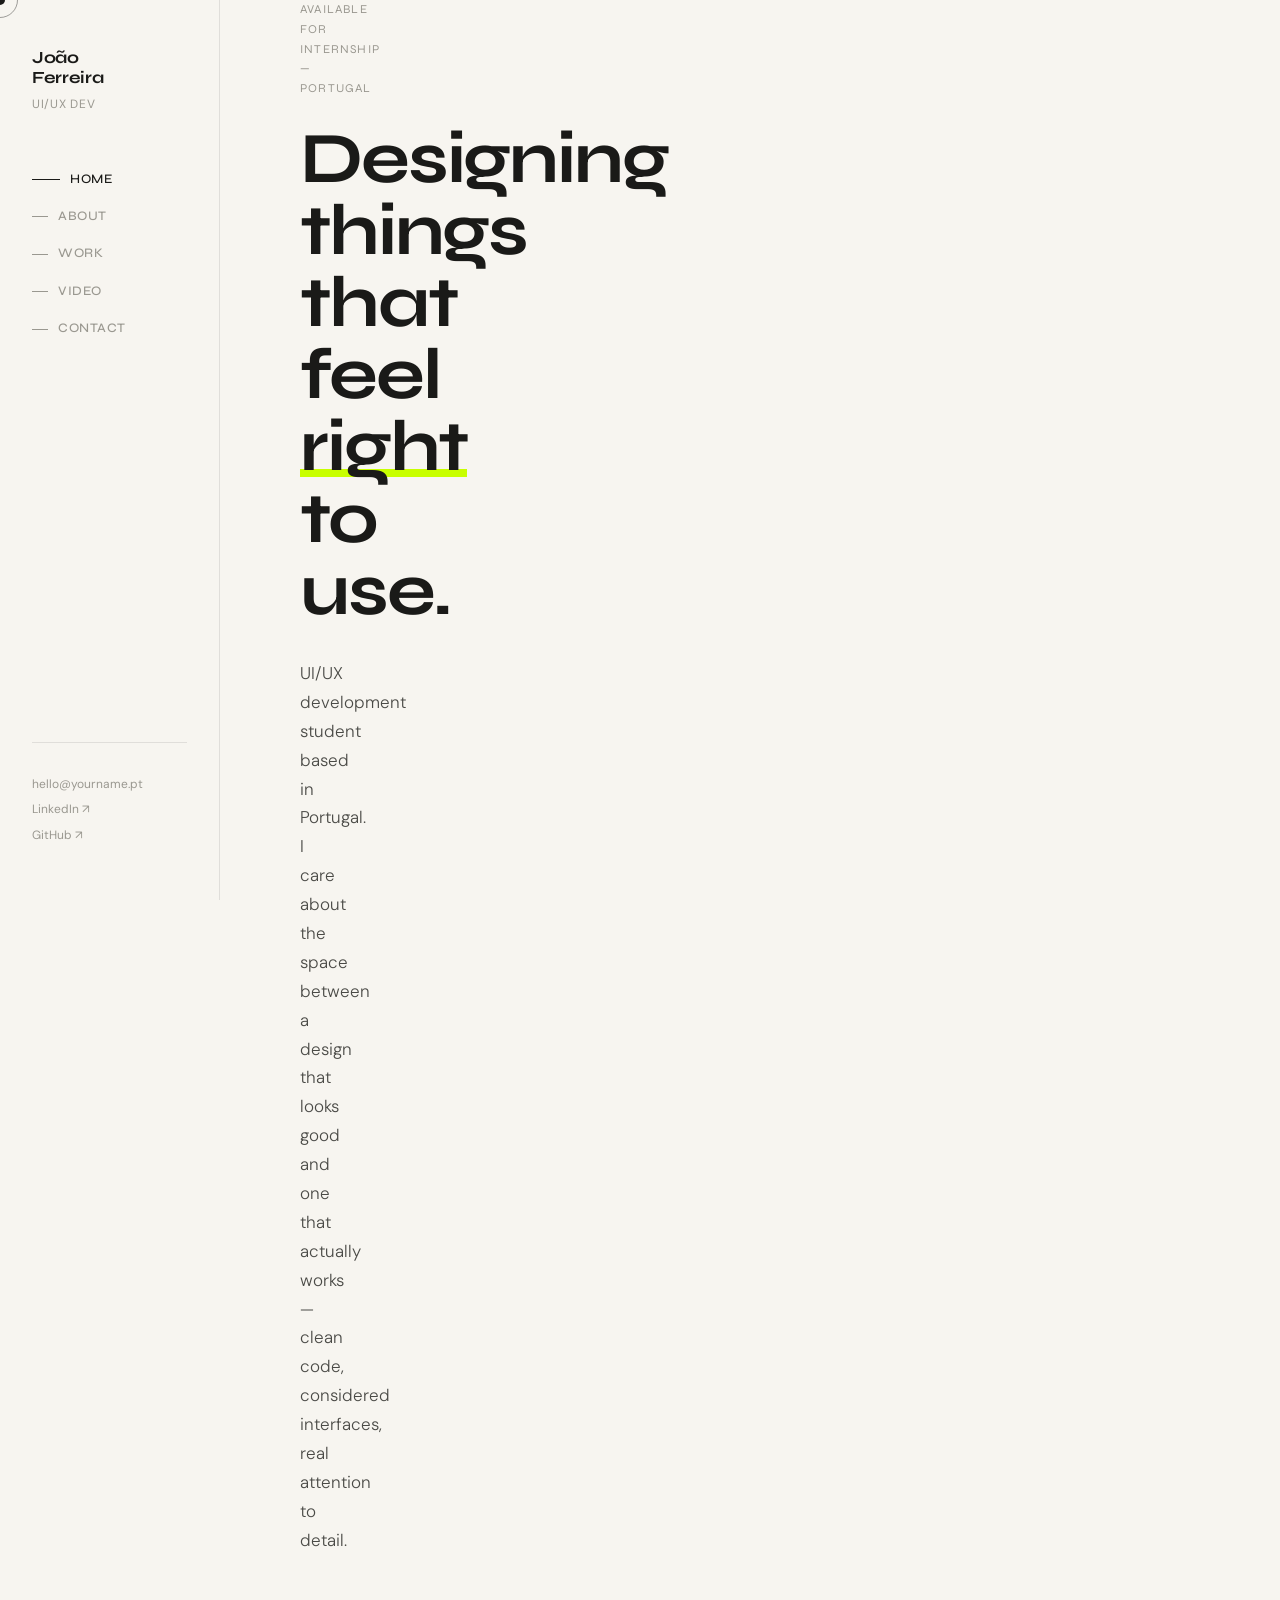
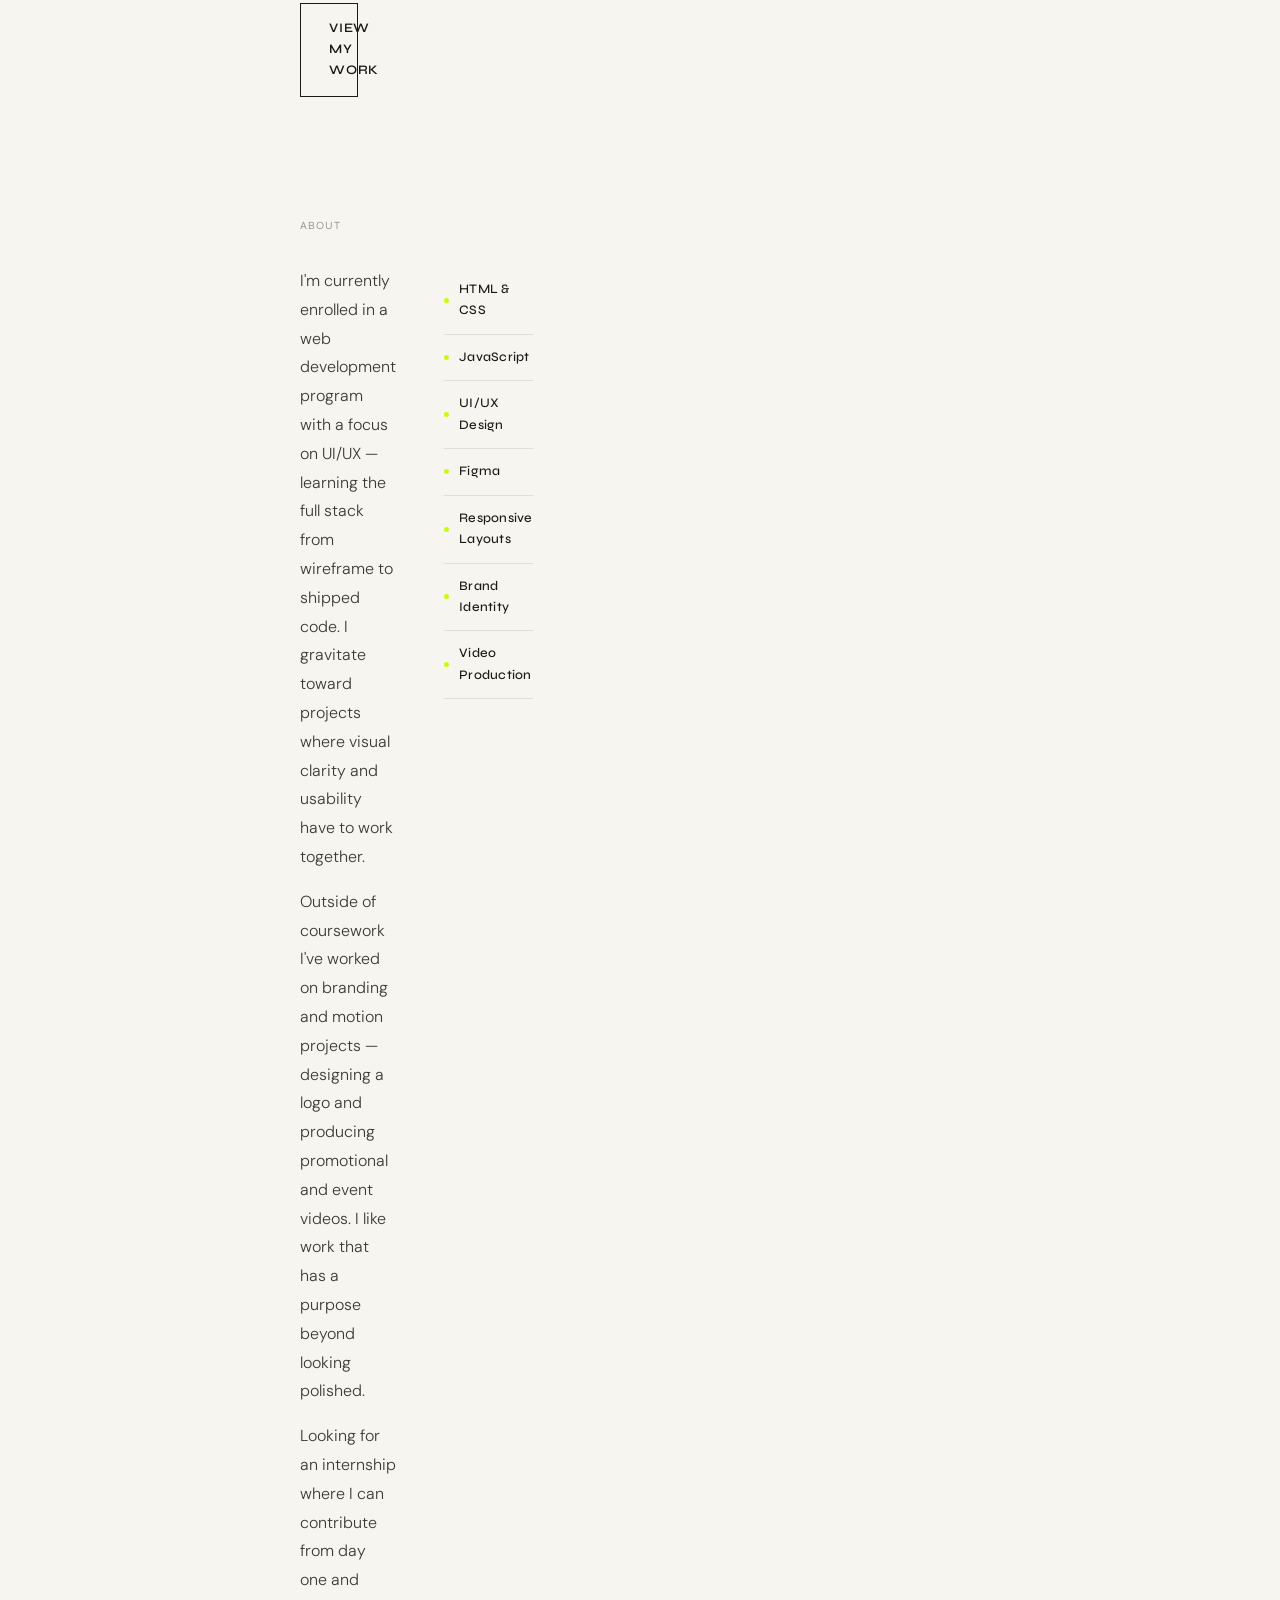
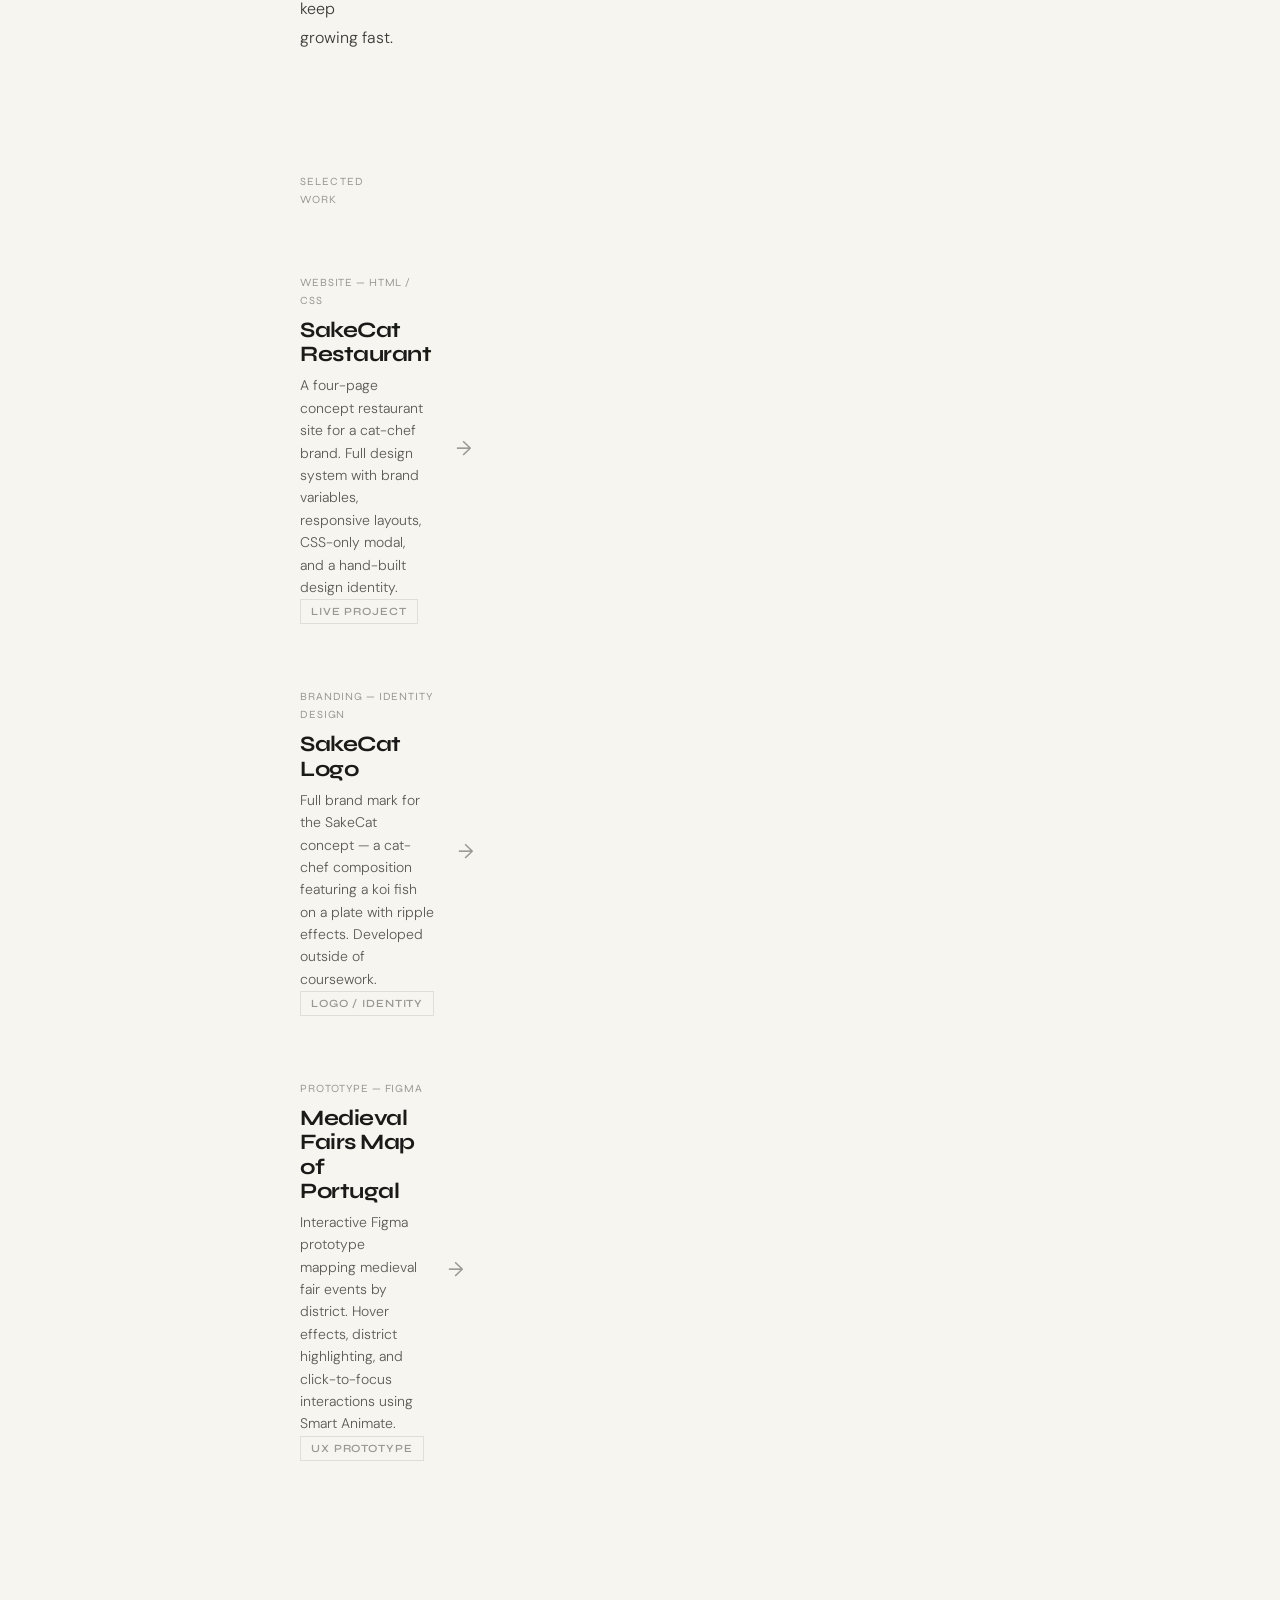
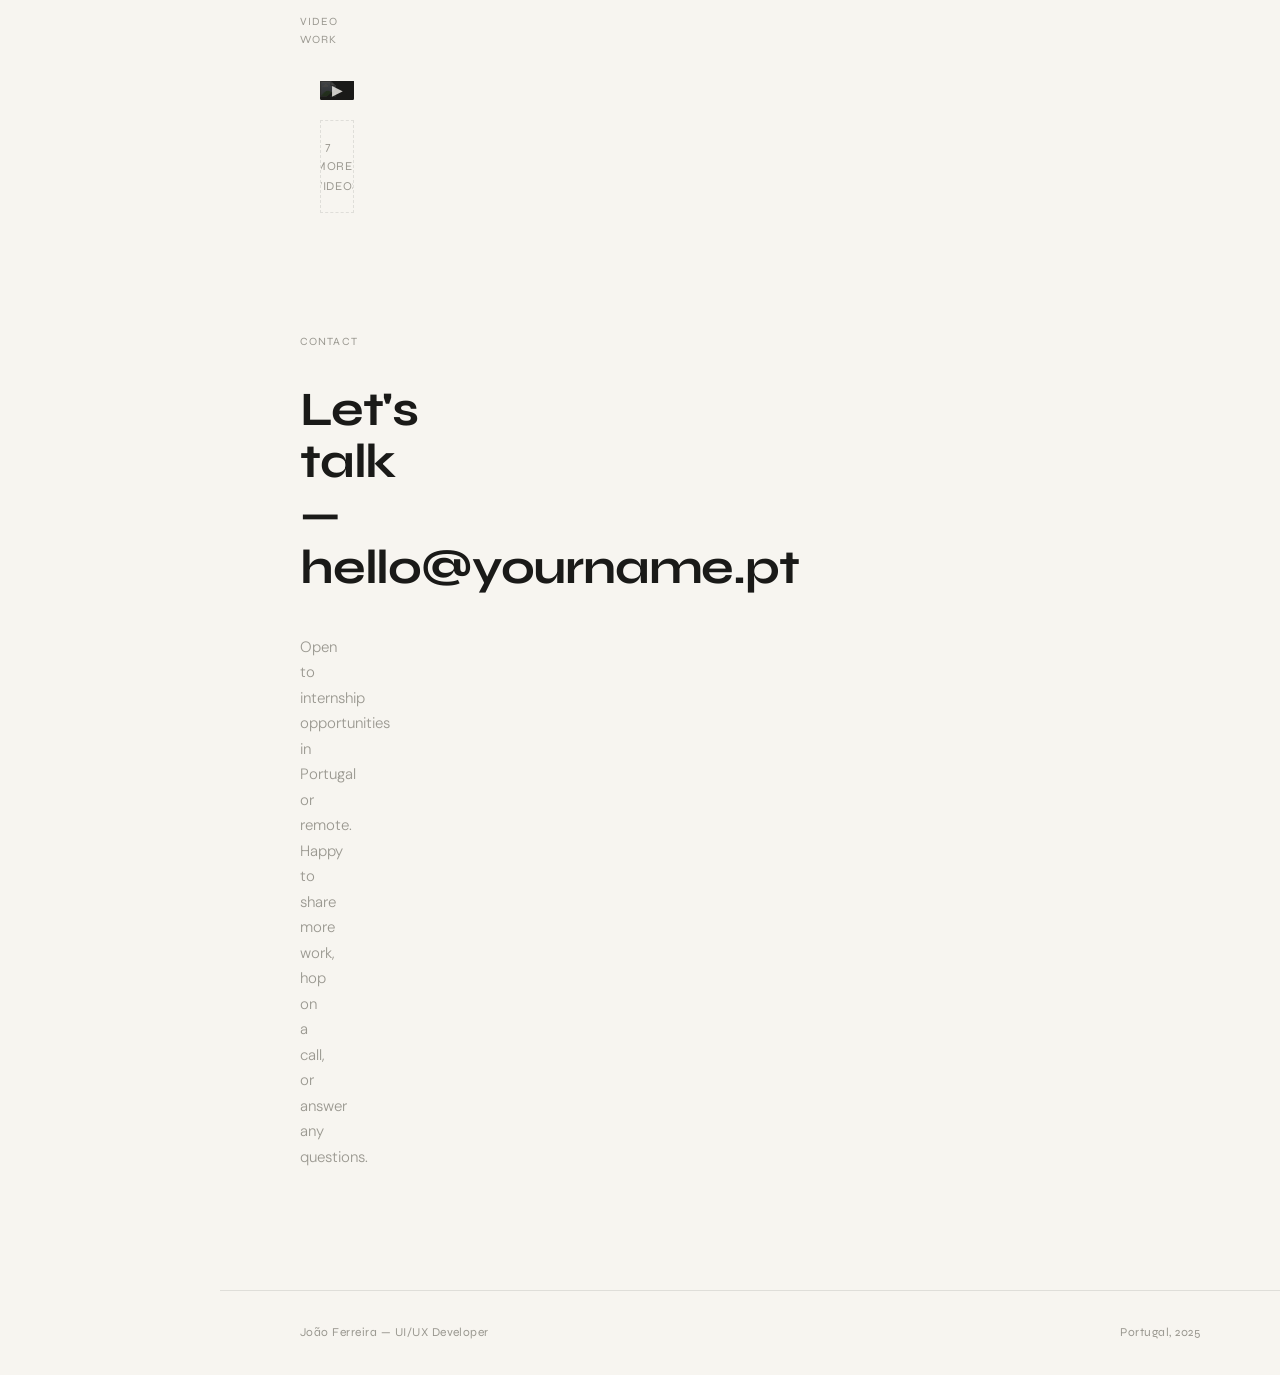
==== index.html @ 72eb2b3e "Base built" ====
<!DOCTYPE html>
<html lang="en">
<head>
    <meta charset="UTF-8">
    <meta name="viewport" content="width=device-width, initial-scale=1.0">
    <title>João — UI/UX Portfolio</title>
    <link rel="stylesheet" href="./css/styles.css">
    <script src="./js/scripts.js" defer></script>
</head>
<body>
    <div id="cursor"></div>
<div id="cursor-ring"></div>
 
<div class="layout">
 
  <nav>
    <div>
      <div class="nav-name">João<br>Ferreira</div>
      <div class="nav-title">UI/UX Dev</div>
    </div>
    <ul class="nav-links">
      <li><a href="#home" class="active"><span></span>Home</a></li>
      <li><a href="#about"><span></span>About</a></li>
      <li><a href="#work"><span></span>Work</a></li>
      <li><a href="#video"><span></span>Video</a></li>
      <li><a href="#contact"><span></span>Contact</a></li>
    </ul>
    <div class="nav-contact">
      <a href="mailto:hello@yourname.pt">hello@yourname.pt</a>
      <a href="https://linkedin.com/in/yourhandle" target="_blank">LinkedIn ↗</a>
      <a href="https://github.com/yourhandle" target="_blank">GitHub ↗</a>
    </div>
  </nav>
 
  <main>
 
    <section id="home">
      <p class="hero-eyebrow">Available for internship — Portugal</p>
      <h1 class="hero-headline">
        Designing things<br>that <em>feel right</em><br>to use.
      </h1>
      <p class="hero-body">
        UI/UX development student based in Portugal. I care about the space between a design that looks good and one that actually works — clean code, considered interfaces, real attention to detail.
      </p>
      <a href="#work" class="hero-cta">
        View my work
        <svg width="16" height="16" viewBox="0 0 16 16" fill="none">
          <path d="M3 8h10M9 4l4 4-4 4" stroke="currentColor" stroke-width="1.5" stroke-linecap="round" stroke-linejoin="round"/>
        </svg>
      </a>
    </section>
 
    <section id="about" class="fade-in">
      <p class="section-label">About</p>
      <div class="about-grid">
        <div class="about-text">
          <p>
            I'm currently enrolled in a web development program with a focus on UI/UX — learning the full stack from wireframe to shipped code. I gravitate toward projects where visual clarity and usability have to work together.
          </p>
          <p>
            Outside of coursework I've worked on branding and motion projects — designing a logo and producing promotional and event videos. I like work that has a purpose beyond looking polished.
          </p>
          <p>
            Looking for an internship where I can contribute from day one and keep growing fast.
          </p>
        </div>
        <div>
          <ul class="skills-list">
            <li>HTML & CSS</li>
            <li>JavaScript</li>
            <li>UI/UX Design</li>
            <li>Figma</li>
            <li>Responsive Layouts</li>
            <li>Brand Identity</li>
            <li>Video Production</li>
          </ul>
        </div>
      </div>
    </section>
 
    <section id="work" class="fade-in">
      <p class="section-label">Selected work</p>
      <div class="work-list">
 
        <a href="#" class="work-item">
          <div>
            <p class="work-meta">Website — HTML / CSS</p>
            <h2 class="work-title">SakeCat Restaurant</h2>
            <p class="work-desc">A four-page concept restaurant site for a cat-chef brand. Full design system with brand variables, responsive layouts, CSS-only modal, and a hand-built design identity.</p>
            <span class="work-tag">Live project</span>
          </div>
          <span class="work-arrow">→</span>
        </a>
 
        <a href="#" class="work-item">
          <div>
            <p class="work-meta">Branding — Identity Design</p>
            <h2 class="work-title">SakeCat Logo</h2>
            <p class="work-desc">Full brand mark for the SakeCat concept — a cat-chef composition featuring a koi fish on a plate with ripple effects. Developed outside of coursework.</p>
            <span class="work-tag">Logo / Identity</span>
          </div>
          <span class="work-arrow">→</span>
        </a>
 
        <a href="#" class="work-item">
          <div>
            <p class="work-meta">Prototype — Figma</p>
            <h2 class="work-title">Medieval Fairs Map of Portugal</h2>
            <p class="work-desc">Interactive Figma prototype mapping medieval fair events by district. Hover effects, district highlighting, and click-to-focus interactions using Smart Animate.</p>
            <span class="work-tag">UX Prototype</span>
          </div>
          <span class="work-arrow">→</span>
        </a>
 
      </div>
    </section>
 
    <section id="video" class="fade-in">
      <p class="section-label">Video work</p>
      <div class="video-grid">
 
        <div class="video-item">
          <img class="video-thumb" src="https://images.unsplash.com/photo-1492691527719-9d1e07e534b4?w=600&q=60" alt="Promotional video thumbnail">
          <div class="video-info">
            <p class="video-type">Promotional</p>
            <p class="video-name">Project title here</p>
          </div>
          <div class="video-play">▶</div>
        </div>
 
        <div class="video-item">
          <img class="video-thumb" src="https://images.unsplash.com/photo-1533174072545-7a4b6ad7a6c3?w=600&q=60" alt="Event video thumbnail">
          <div class="video-info">
            <p class="video-type">Event</p>
            <p class="video-name">Project title here</p>
          </div>
          <div class="video-play">▶</div>
        </div>
 
        <div class="video-item">
          <img class="video-thumb" src="https://images.unsplash.com/photo-1566073771259-6a8506099945?w=600&q=60" alt="Video thumbnail">
          <div class="video-info">
            <p class="video-type">Promotional</p>
            <p class="video-name">Project title here</p>
          </div>
          <div class="video-play">▶</div>
        </div>
 
        <a href="#" class="video-more video-item">
          + 7 more videos
        </a>
 
      </div>
    </section>
 
    <section id="contact" class="fade-in">
      <p class="section-label">Contact</p>
      <p class="contact-line">
        Let's talk —<br>
        <a href="mailto:hello@yourname.pt">hello@yourname.pt</a>
      </p>
      <p class="contact-note">
        Open to internship opportunities in Portugal or remote. Happy to share more work, hop on a call, or answer any questions.
      </p>
    </section>
 
  </main>
</div>
 
<footer>
  <span>João Ferreira — UI/UX Developer</span>
  <span>Portugal, 2025</span>
</footer>
</body>
</html>
---- css/styles.css ----
@import url("https://fonts.googleapis.com/css2?family=Syne:wght@400;500;600;700&family=DM+Sans:ital,opsz,wght@0,9..40,300;0,9..40,400;0,9..40,500;1,9..40,300&display=swap");
 
 *, *::before, *::after { box-sizing: border-box; margin: 0; padding: 0; }
 
  :root {
    --ink: #1A1A18;
    --paper: #F7F5F0;
    --mid: #9A9890;
    --accent: #C8FF00;
    --border: rgba(26,26,24,0.1);
    --font-display: 'Syne', sans-serif;
    --font-body: 'DM Sans', sans-serif;
  }
 
  html { scroll-behavior: smooth; }
 
  body {
    background: var(--paper);
    color: var(--ink);
    font-family: var(--font-body);
    font-size: 15px;
    line-height: 1.65;
    cursor: none;
    overflow-x: hidden;
  }
 
  /* Custom cursor */
  #cursor {
    position: fixed;
    width: 10px;
    height: 10px;
    background: var(--ink);
    border-radius: 50%;
    pointer-events: none;
    z-index: 9999;
    transform: translate(-50%, -50%);
    transition: width 0.2s, height 0.2s, background 0.2s;
  }
  #cursor-ring {
    position: fixed;
    width: 36px;
    height: 36px;
    border: 1px solid var(--ink);
    border-radius: 50%;
    pointer-events: none;
    z-index: 9998;
    transform: translate(-50%, -50%);
    transition: transform 0.12s ease-out, width 0.2s, height 0.2s, border-color 0.2s;
    opacity: 0.4;
  }
  body:has(a:hover) #cursor,
  body:has(button:hover) #cursor { background: var(--accent); width: 14px; height: 14px; }
  body:has(a:hover) #cursor-ring,
  body:has(button:hover) #cursor-ring { border-color: var(--accent); width: 44px; height: 44px; opacity: 1; }
 
  /* Layout */
  .layout {
    display: grid;
    grid-template-columns: 220px 1fr;
    min-height: 100vh;
  }
 
  /* Sidebar */
  nav {
    position: fixed;
    top: 0; left: 0;
    width: 220px;
    height: 100vh;
    padding: 48px 32px;
    display: flex;
    flex-direction: column;
    border-right: 1px solid var(--border);
    z-index: 100;
    background: var(--paper);
  }
 
  .nav-name {
    font-family: var(--font-display);
    font-size: 17px;
    font-weight: 700;
    letter-spacing: -0.02em;
    line-height: 1.2;
    margin-bottom: 6px;
  }
 
  .nav-title {
    font-size: 12px;
    color: var(--mid);
    letter-spacing: 0.06em;
    text-transform: uppercase;
    margin-bottom: 48px;
  }
 
  .nav-links {
    list-style: none;
    display: flex;
    flex-direction: column;
    gap: 4px;
  }
 
  .nav-links a {
    font-family: var(--font-display);
    font-size: 13px;
    font-weight: 500;
    text-decoration: none;
    color: var(--mid);
    letter-spacing: 0.04em;
    text-transform: uppercase;
    display: block;
    padding: 6px 0;
    transition: color 0.15s;
    cursor: none;
  }
 
  .nav-links a:hover, .nav-links a.active { color: var(--ink); }
 
  .nav-links a span {
    display: inline-block;
    width: 16px;
    height: 1px;
    background: currentColor;
    margin-right: 10px;
    vertical-align: middle;
    transition: width 0.2s;
  }
  .nav-links a:hover span, .nav-links a.active span { width: 28px; }
 
  .nav-contact {
    margin-top: auto;
    padding-top: 32px;
    border-top: 1px solid var(--border);
  }
 
  .nav-contact a {
    font-size: 12px;
    color: var(--mid);
    text-decoration: none;
    display: block;
    margin-bottom: 6px;
    cursor: none;
    transition: color 0.15s;
  }
 
  .nav-contact a:hover { color: var(--ink); }
 
  /* Main content */
  main {
    margin-left: 220px;
    padding: 0 80px 120px 80px;
  }
 
  /* Sections */
  section {
    padding-top: 120px;
    max-width: 720px;
  }
 
  .section-label {
    font-size: 11px;
    letter-spacing: 0.1em;
    text-transform: uppercase;
    color: var(--mid);
    margin-bottom: 32px;
    font-family: var(--font-display);
  }
 
  /* Hero */
  #home {
    min-height: 100vh;
    display: flex;
    flex-direction: column;
    justify-content: center;
    padding-top: 0;
  }
 
  .hero-eyebrow {
    font-size: 12px;
    letter-spacing: 0.1em;
    text-transform: uppercase;
    color: var(--mid);
    margin-bottom: 24px;
    font-family: var(--font-display);
  }
 
  .hero-headline {
    font-family: var(--font-display);
    font-size: clamp(42px, 6vw, 72px);
    font-weight: 700;
    line-height: 1.0;
    letter-spacing: -0.03em;
    margin-bottom: 32px;
  }
 
  .hero-headline em {
    font-style: normal;
    position: relative;
    display: inline-block;
  }
 
  .hero-headline em::after {
    content: '';
    position: absolute;
    bottom: 6px;
    left: 0;
    width: 100%;
    height: 8px;
    background: var(--accent);
    z-index: -1;
    transform: scaleX(0);
    transform-origin: left;
    animation: underline-reveal 0.6s 0.8s cubic-bezier(0.16, 1, 0.3, 1) forwards;
  }
 
  @keyframes underline-reveal {
    to { transform: scaleX(1); }
  }
 
  .hero-body {
    font-size: 17px;
    line-height: 1.7;
    color: #4A4A46;
    max-width: 480px;
    margin-bottom: 48px;
    font-weight: 300;
  }
 
  .hero-cta {
    display: inline-flex;
    align-items: center;
    gap: 10px;
    font-family: var(--font-display);
    font-size: 13px;
    font-weight: 600;
    letter-spacing: 0.06em;
    text-transform: uppercase;
    text-decoration: none;
    color: var(--ink);
    border: 1px solid var(--ink);
    padding: 14px 28px;
    cursor: none;
    transition: background 0.15s, color 0.15s;
  }
 
  .hero-cta:hover {
    background: var(--ink);
    color: var(--paper);
  }
 
  .hero-cta svg { transition: transform 0.2s; }
  .hero-cta:hover svg { transform: translateX(4px); }
 
  /* About */
  .about-grid {
    display: grid;
    grid-template-columns: 1fr 1fr;
    gap: 48px;
  }
 
  .about-text {
    font-size: 16px;
    line-height: 1.8;
    color: #3A3A36;
    font-weight: 300;
  }
 
  .about-text p + p { margin-top: 16px; }
 
  .skills-list {
    list-style: none;
    display: flex;
    flex-direction: column;
    gap: 0;
  }
 
  .skills-list li {
    font-family: var(--font-display);
    font-size: 13px;
    font-weight: 500;
    letter-spacing: 0.02em;
    padding: 12px 0;
    border-bottom: 1px solid var(--border);
    display: flex;
    align-items: center;
    gap: 10px;
  }
 
  .skills-list li::before {
    content: '';
    width: 5px;
    height: 5px;
    background: var(--accent);
    border-radius: 50%;
    flex-shrink: 0;
  }
 
  /* Work */
  .work-list {
    display: flex;
    flex-direction: column;
    gap: 0;
  }
 
  .work-item {
    display: grid;
    grid-template-columns: 1fr auto;
    align-items: start;
    gap: 24px;
    padding: 32px 0;
    border-bottom: 1px solid var(--border);
    cursor: none;
    text-decoration: none;
    color: inherit;
    transition: padding-left 0.2s;
  }
 
  .work-item:first-child { border-top: 1px solid var(--border); }
  .work-item:hover { padding-left: 12px; }
 
  .work-meta {
    font-size: 11px;
    letter-spacing: 0.08em;
    text-transform: uppercase;
    color: var(--mid);
    font-family: var(--font-display);
    margin-bottom: 8px;
  }
 
  .work-title {
    font-family: var(--font-display);
    font-size: 22px;
    font-weight: 700;
    letter-spacing: -0.02em;
    margin-bottom: 8px;
    line-height: 1.1;
  }
 
  .work-desc {
    font-size: 14px;
    color: #5A5A54;
    font-weight: 300;
    max-width: 480px;
    line-height: 1.6;
  }
 
  .work-tag {
    font-family: var(--font-display);
    font-size: 11px;
    font-weight: 600;
    letter-spacing: 0.08em;
    text-transform: uppercase;
    padding: 5px 10px;
    border: 1px solid var(--border);
    white-space: nowrap;
    color: var(--mid);
    margin-top: 4px;
  }
 
  .work-arrow {
    font-size: 20px;
    color: var(--mid);
    align-self: center;
    transition: transform 0.2s, color 0.15s;
  }
 
  .work-item:hover .work-arrow { transform: translateX(4px); color: var(--ink); }
 
  /* Video section */
  .video-grid {
    display: grid;
    grid-template-columns: 1fr 1fr;
    gap: 20px;
    margin-top: 0;
  }
 
  .video-item {
    aspect-ratio: 16/9;
    background: var(--ink);
    position: relative;
    overflow: hidden;
    cursor: none;
  }
 
  .video-thumb {
    width: 100%;
    height: 100%;
    object-fit: cover;
    opacity: 0.7;
    transition: opacity 0.25s, transform 0.35s;
  }
 
  .video-item:hover .video-thumb { opacity: 1; transform: scale(1.04); }
 
  .video-info {
    position: absolute;
    bottom: 0; left: 0; right: 0;
    padding: 16px;
    background: linear-gradient(transparent, rgba(26,26,24,0.85));
  }
 
  .video-type {
    font-size: 10px;
    letter-spacing: 0.1em;
    text-transform: uppercase;
    color: var(--accent);
    font-family: var(--font-display);
    font-weight: 600;
    margin-bottom: 3px;
  }
 
  .video-name {
    font-size: 13px;
    color: #F7F5F0;
    font-family: var(--font-display);
    font-weight: 500;
  }
 
  .video-play {
    position: absolute;
    top: 50%; left: 50%;
    transform: translate(-50%, -50%);
    width: 40px; height: 40px;
    border: 1.5px solid rgba(247,245,240,0.6);
    border-radius: 50%;
    display: flex; align-items: center; justify-content: center;
    color: rgba(247,245,240,0.8);
    font-size: 14px;
    transition: border-color 0.2s, color 0.2s, transform 0.2s;
  }
 
  .video-item:hover .video-play {
    border-color: var(--accent);
    color: var(--accent);
    transform: translate(-50%, -50%) scale(1.1);
  }
 
  .video-more {
    display: flex;
    align-items: center;
    justify-content: center;
    gap: 8px;
    font-family: var(--font-display);
    font-size: 12px;
    letter-spacing: 0.06em;
    text-transform: uppercase;
    color: var(--mid);
    text-decoration: none;
    padding: 16px;
    border: 1px dashed var(--border);
    cursor: none;
    transition: color 0.15s, border-color 0.15s;
    aspect-ratio: unset;
    background: transparent;
  }
 
  .video-more:hover { color: var(--ink); border-color: var(--mid); }
 
  /* Contact */
  .contact-line {
    font-family: var(--font-display);
    font-size: clamp(28px, 4vw, 48px);
    font-weight: 700;
    letter-spacing: -0.025em;
    line-height: 1.1;
    margin-bottom: 40px;
  }
 
  .contact-line a {
    color: inherit;
    text-decoration: none;
    position: relative;
    cursor: none;
  }
 
  .contact-line a::after {
    content: '';
    position: absolute;
    bottom: -2px;
    left: 0; width: 0;
    height: 3px;
    background: var(--accent);
    transition: width 0.25s;
  }
 
  .contact-line a:hover::after { width: 100%; }
 
  .contact-note {
    font-size: 15px;
    color: var(--mid);
    font-weight: 300;
    max-width: 420px;
    line-height: 1.7;
  }
 
  /* Footer */
  footer {
    margin-left: 220px;
    padding: 32px 80px;
    border-top: 1px solid var(--border);
    display: flex;
    align-items: center;
    justify-content: space-between;
  }
 
  footer span {
    font-size: 12px;
    color: var(--mid);
    font-family: var(--font-display);
    letter-spacing: 0.04em;
  }
 
  /* Fade-in animation */
  .fade-in {
    opacity: 0;
    transform: translateY(20px);
    transition: opacity 0.6s ease, transform 0.6s ease;
  }
 
  .fade-in.visible { opacity: 1; transform: translateY(0); }
 
  /* Mobile */
  @media (max-width: 900px) {
    body { cursor: auto; }
    #cursor, #cursor-ring { display: none; }
 
    .layout { grid-template-columns: 1fr; }
 
    nav {
      position: static;
      width: 100%;
      height: auto;
      padding: 32px 24px 24px;
      border-right: none;
      border-bottom: 1px solid var(--border);
      flex-direction: row;
      align-items: center;
      flex-wrap: wrap;
      gap: 16px;
    }
 
    .nav-title { margin-bottom: 0; }
 
    .nav-links {
      flex-direction: row;
      flex-wrap: wrap;
      gap: 0 24px;
    }
 
    .nav-links a span { display: none; }
    .nav-contact { display: none; }
 
    main { margin-left: 0; padding: 0 24px 80px; }
 
    footer { margin-left: 0; padding: 24px; flex-direction: column; gap: 8px; text-align: center; }
 
    .about-grid { grid-template-columns: 1fr; gap: 32px; }
    .video-grid { grid-template-columns: 1fr; }
    .hero-headline { font-size: 40px; }
 
    .nav-links a { cursor: auto; }
    .work-item, .hero-cta, .contact-line a, .video-item, .video-more, nav a { cursor: auto; }
  }
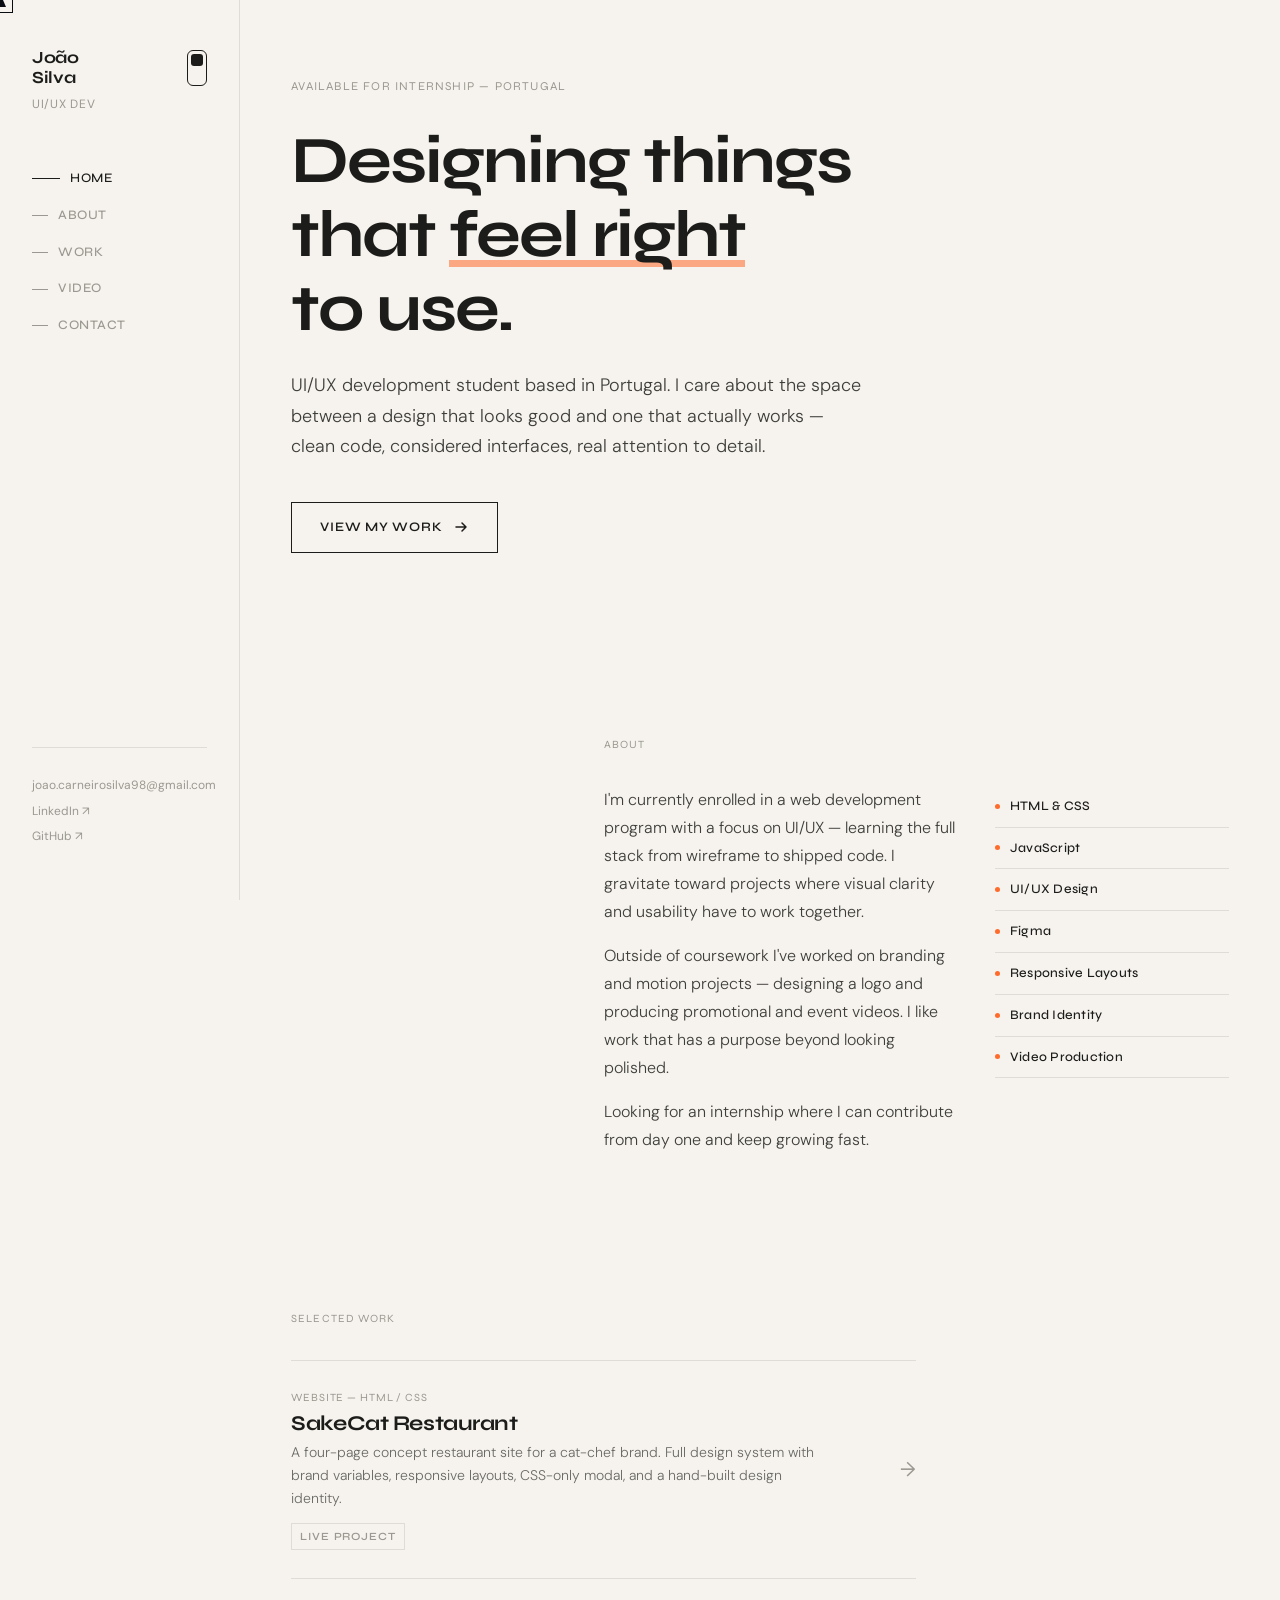
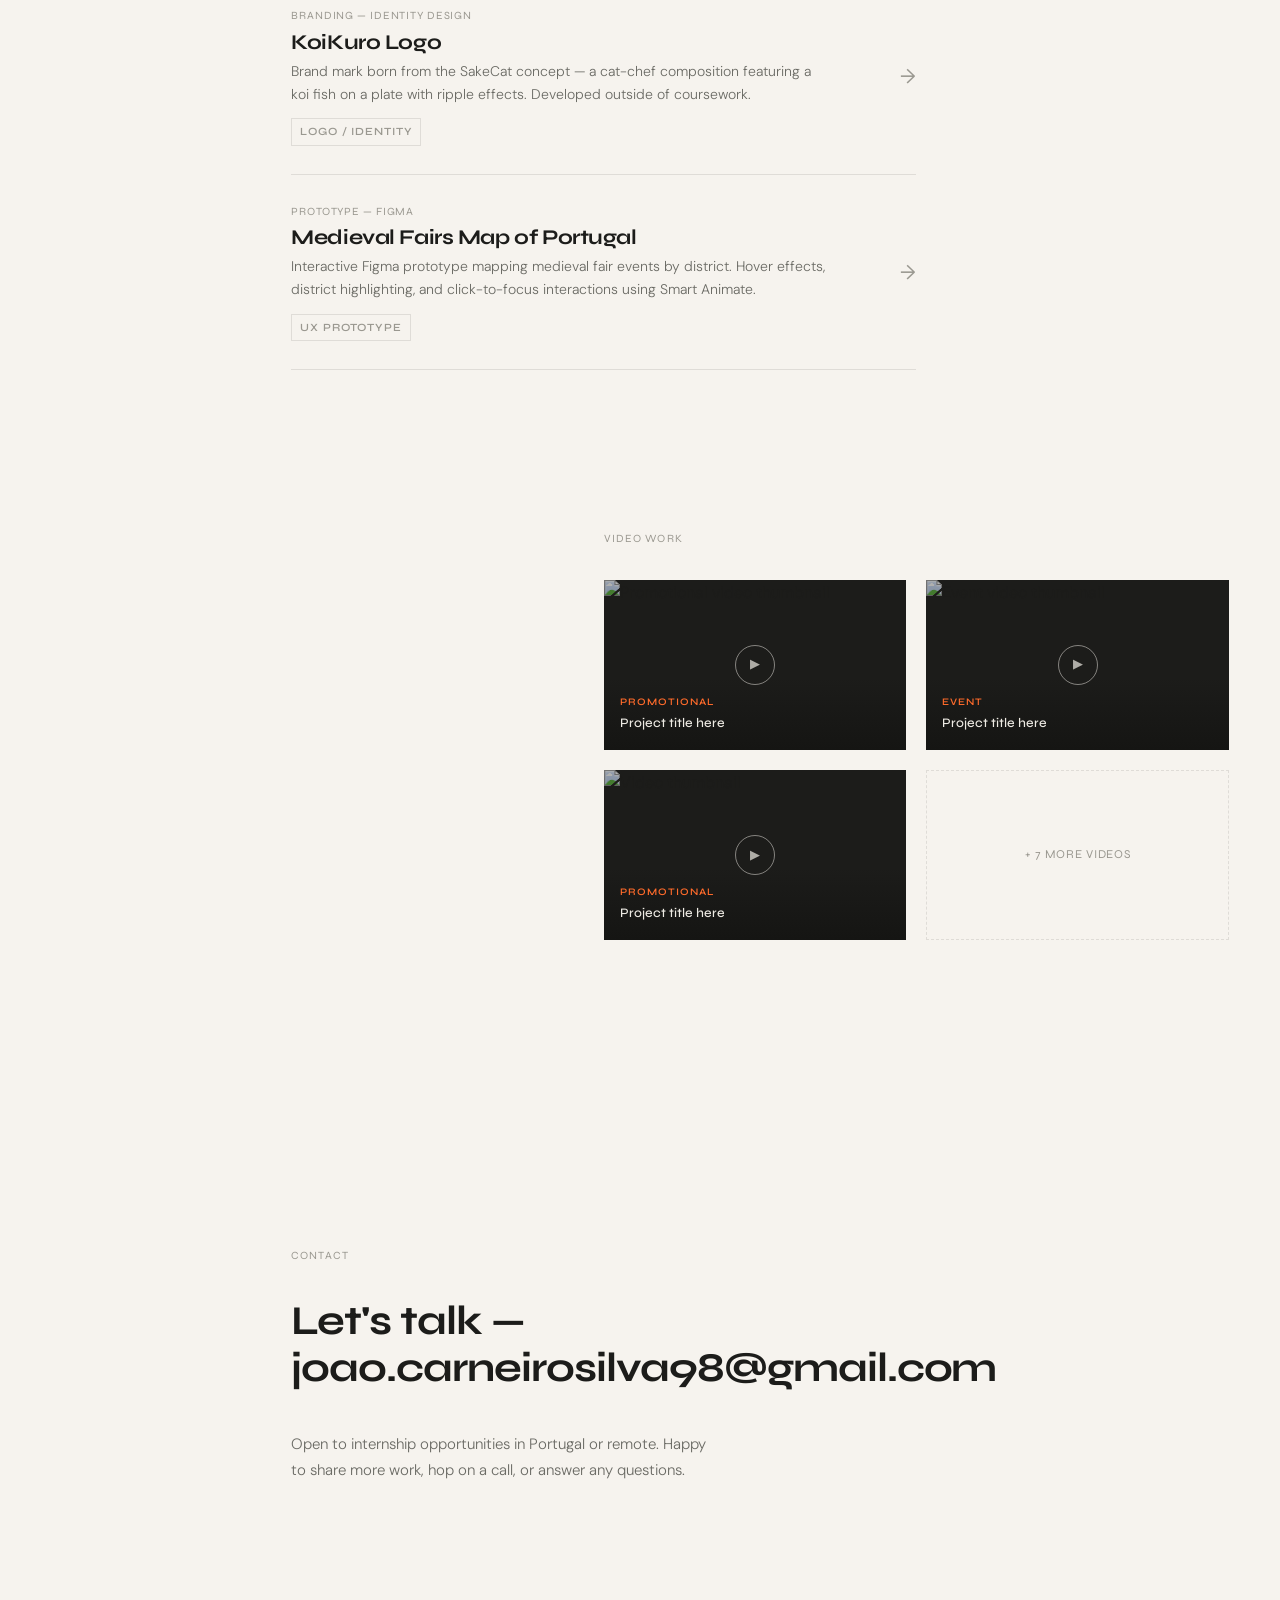
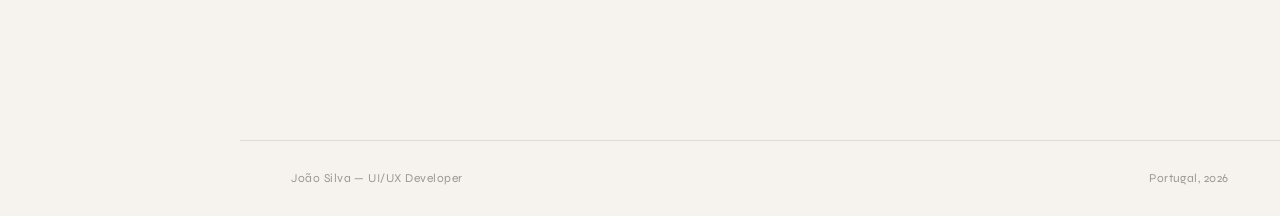
==== commit e8dc4d81: "Cleaned up the layout, added light mode toggle, changed cursor." ====
--- a/index.html
+++ b/index.html
@@ -1,175 +1,240 @@
-<!DOCTYPE html>
+<!doctype html>
 <html lang="en">
-<head>
-    <meta charset="UTF-8">
-    <meta name="viewport" content="width=device-width, initial-scale=1.0">
+  <head>
+    <meta charset="UTF-8" />
+    <meta name="viewport" content="width=device-width, initial-scale=1.0" />
     <title>João — UI/UX Portfolio</title>
-    <link rel="stylesheet" href="./css/styles.css">
+    <link rel="stylesheet" href="./css/styles.css" />
     <script src="./js/scripts.js" defer></script>
-</head>
-<body>
-    <div id="cursor"></div>
-<div id="cursor-ring"></div>
- 
-<div class="layout">
- 
-  <nav>
-    <div>
-      <div class="nav-name">João<br>Ferreira</div>
-      <div class="nav-title">UI/UX Dev</div>
+  </head>
+  <body>
+    <div id="cursor-pointer"></div>
+    <div id="cursor-frame"></div>
+
+    <div class="layout">
+      <nav>
+        <div>
+          <div class="nav-name">
+            <span>João<br />Silva</span>
+            <button
+              class="theme-toggle"
+              id="themeToggle"
+              aria-label="Toggle theme"
+            >
+              <span class="toggle-slider"></span>
+            </button>
+          </div>
+          <div class="nav-title">UI/UX Dev</div>
+        </div>
+        <ul class="nav-links">
+          <li>
+            <a href="#home" class="active"><span></span>Home</a>
+          </li>
+          <li>
+            <a href="#about"><span></span>About</a>
+          </li>
+          <li>
+            <a href="#work"><span></span>Work</a>
+          </li>
+          <li>
+            <a href="#video"><span></span>Video</a>
+          </li>
+          <li>
+            <a href="#contact"><span></span>Contact</a>
+          </li>
+        </ul>
+        <div class="nav-contact">
+          <a href="mailto:joao.carneirosilva98@gmail.com"
+            >joao.carneirosilva98@gmail.com</a
+          >
+          <a href="https://linkedin.com/in/joao-silva98" target="_blank"
+            >LinkedIn ↗</a
+          >
+          <a href="https://github.com/Shindanx" target="_blank">GitHub ↗</a>
+        </div>
+      </nav>
+
+      <main>
+        <div class="section-row">
+          <section id="home">
+            <p class="hero-eyebrow">Available for internship — Portugal</p>
+            <h1 class="hero-headline">
+              Designing things<br />that <em>feel right</em><br />to use.
+            </h1>
+            <p class="hero-body">
+              UI/UX development student based in Portugal. I care about the space
+              between a design that looks good and one that actually works — clean
+              code, considered interfaces, real attention to detail.
+            </p>
+            <a href="#work" class="hero-cta">
+              View my work
+              <svg width="16" height="16" viewBox="0 0 16 16" fill="none">
+                <path
+                  d="M3 8h10M9 4l4 4-4 4"
+                  stroke="currentColor"
+                  stroke-width="1.5"
+                  stroke-linecap="round"
+                  stroke-linejoin="round"
+                />
+              </svg>
+            </a>
+          </section>
+        </div>
+
+        <div class="section-row fade-in">
+          <section id="about">
+            <p class="section-label">About</p>
+            <div class="about-grid">
+              <div class="about-text">
+                <p>
+                  I'm currently enrolled in a web development program with a focus
+                  on UI/UX — learning the full stack from wireframe to shipped
+                  code. I gravitate toward projects where visual clarity and
+                  usability have to work together.
+                </p>
+                <p>
+                  Outside of coursework I've worked on branding and motion
+                  projects — designing a logo and producing promotional and event
+                  videos. I like work that has a purpose beyond looking polished.
+                </p>
+                <p>
+                  Looking for an internship where I can contribute from day one
+                  and keep growing fast.
+                </p>
+              </div>
+              <div>
+                <ul class="skills-list">
+                  <li>HTML & CSS</li>
+                  <li>JavaScript</li>
+                  <li>UI/UX Design</li>
+                  <li>Figma</li>
+                  <li>Responsive Layouts</li>
+                  <li>Brand Identity</li>
+                  <li>Video Production</li>
+                </ul>
+              </div>
+            </div>
+          </section>
+        </div>
+
+        <div class="section-row fade-in">
+          <section id="work">
+            <p class="section-label">Selected work</p>
+            <div class="work-list">
+              <a href="#" class="work-item">
+                <div>
+                  <p class="work-meta">Website — HTML / CSS</p>
+                  <h2 class="work-title">SakeCat Restaurant</h2>
+                  <p class="work-desc">
+                    A four-page concept restaurant site for a cat-chef brand. Full
+                    design system with brand variables, responsive layouts,
+                    CSS-only modal, and a hand-built design identity.
+                  </p>
+                  <span class="work-tag">Live project</span>
+                </div>
+                <span class="work-arrow">→</span>
+              </a>
+
+              <a href="#" class="work-item">
+                <div>
+                  <p class="work-meta">Branding — Identity Design</p>
+                  <h2 class="work-title">KoiKuro Logo</h2>
+                  <p class="work-desc">
+                    Brand mark born from the SakeCat concept — a cat-chef
+                    composition featuring a koi fish on a plate with ripple
+                    effects. Developed outside of coursework.
+                  </p>
+                  <span class="work-tag">Logo / Identity</span>
+                </div>
+                <span class="work-arrow">→</span>
+              </a>
+
+              <a href="#" class="work-item">
+                <div>
+                  <p class="work-meta">Prototype — Figma</p>
+                  <h2 class="work-title">Medieval Fairs Map of Portugal</h2>
+                  <p class="work-desc">
+                    Interactive Figma prototype mapping medieval fair events by
+                    district. Hover effects, district highlighting, and
+                    click-to-focus interactions using Smart Animate.
+                  </p>
+                  <span class="work-tag">UX Prototype</span>
+                </div>
+                <span class="work-arrow">→</span>
+              </a>
+            </div>
+          </section>
+        </div>
+
+        <div class="section-row fade-in">
+          <section id="video">
+            <p class="section-label">Video work</p>
+            <div class="video-grid">
+              <div class="video-item">
+                <img
+                  class="video-thumb"
+                  src="https://images.unsplash.com/photo-1492691527719-9d1e07e534b4?w=600&q=60"
+                  alt="Promotional video thumbnail"
+                />
+                <div class="video-info">
+                  <p class="video-type">Promotional</p>
+                  <p class="video-name">Project title here</p>
+                </div>
+                <div class="video-play">▶</div>
+              </div>
+
+              <div class="video-item">
+                <img
+                  class="video-thumb"
+                  src="https://images.unsplash.com/photo-1533174072545-7a4b6ad7a6c3?w=600&q=60"
+                  alt="Event video thumbnail"
+                />
+                <div class="video-info">
+                  <p class="video-type">Event</p>
+                  <p class="video-name">Project title here</p>
+                </div>
+                <div class="video-play">▶</div>
+              </div>
+
+              <div class="video-item">
+                <img
+                  class="video-thumb"
+                  src="https://images.unsplash.com/photo-1566073771259-6a8506099945?w=600&q=60"
+                  alt="Video thumbnail"
+                />
+                <div class="video-info">
+                  <p class="video-type">Promotional</p>
+                  <p class="video-name">Project title here</p>
+                </div>
+                <div class="video-play">▶</div>
+              </div>
+
+              <a href="#" class="video-more video-item"> + 7 more videos </a>
+            </div>
+          </section>
+        </div>
+
+        <div class="section-row fade-in">
+          <section id="contact">
+            <p class="section-label">Contact</p>
+            <p class="contact-line">
+              Let's talk —<br />
+              <a href="mailto:joao.carneirosilva98@gmail.com"
+                >joao.carneirosilva98@gmail.com</a
+              >
+            </p>
+            <p class="contact-note">
+              Open to internship opportunities in Portugal or remote. Happy to
+              share more work, hop on a call, or answer any questions.
+            </p>
+          </section>
+        </div>
+      </main>
     </div>
-    <ul class="nav-links">
-      <li><a href="#home" class="active"><span></span>Home</a></li>
-      <li><a href="#about"><span></span>About</a></li>
-      <li><a href="#work"><span></span>Work</a></li>
-      <li><a href="#video"><span></span>Video</a></li>
-      <li><a href="#contact"><span></span>Contact</a></li>
-    </ul>
-    <div class="nav-contact">
-      <a href="mailto:hello@yourname.pt">hello@yourname.pt</a>
-      <a href="https://linkedin.com/in/yourhandle" target="_blank">LinkedIn ↗</a>
-      <a href="https://github.com/yourhandle" target="_blank">GitHub ↗</a>
-    </div>
-  </nav>
- 
-  <main>
- 
-    <section id="home">
-      <p class="hero-eyebrow">Available for internship — Portugal</p>
-      <h1 class="hero-headline">
-        Designing things<br>that <em>feel right</em><br>to use.
-      </h1>
-      <p class="hero-body">
-        UI/UX development student based in Portugal. I care about the space between a design that looks good and one that actually works — clean code, considered interfaces, real attention to detail.
-      </p>
-      <a href="#work" class="hero-cta">
-        View my work
-        <svg width="16" height="16" viewBox="0 0 16 16" fill="none">
-          <path d="M3 8h10M9 4l4 4-4 4" stroke="currentColor" stroke-width="1.5" stroke-linecap="round" stroke-linejoin="round"/>
-        </svg>
-      </a>
-    </section>
- 
-    <section id="about" class="fade-in">
-      <p class="section-label">About</p>
-      <div class="about-grid">
-        <div class="about-text">
-          <p>
-            I'm currently enrolled in a web development program with a focus on UI/UX — learning the full stack from wireframe to shipped code. I gravitate toward projects where visual clarity and usability have to work together.
-          </p>
-          <p>
-            Outside of coursework I've worked on branding and motion projects — designing a logo and producing promotional and event videos. I like work that has a purpose beyond looking polished.
-          </p>
-          <p>
-            Looking for an internship where I can contribute from day one and keep growing fast.
-          </p>
-        </div>
-        <div>
-          <ul class="skills-list">
-            <li>HTML & CSS</li>
-            <li>JavaScript</li>
-            <li>UI/UX Design</li>
-            <li>Figma</li>
-            <li>Responsive Layouts</li>
-            <li>Brand Identity</li>
-            <li>Video Production</li>
-          </ul>
-        </div>
-      </div>
-    </section>
- 
-    <section id="work" class="fade-in">
-      <p class="section-label">Selected work</p>
-      <div class="work-list">
- 
-        <a href="#" class="work-item">
-          <div>
-            <p class="work-meta">Website — HTML / CSS</p>
-            <h2 class="work-title">SakeCat Restaurant</h2>
-            <p class="work-desc">A four-page concept restaurant site for a cat-chef brand. Full design system with brand variables, responsive layouts, CSS-only modal, and a hand-built design identity.</p>
-            <span class="work-tag">Live project</span>
-          </div>
-          <span class="work-arrow">→</span>
-        </a>
- 
-        <a href="#" class="work-item">
-          <div>
-            <p class="work-meta">Branding — Identity Design</p>
-            <h2 class="work-title">SakeCat Logo</h2>
-            <p class="work-desc">Full brand mark for the SakeCat concept — a cat-chef composition featuring a koi fish on a plate with ripple effects. Developed outside of coursework.</p>
-            <span class="work-tag">Logo / Identity</span>
-          </div>
-          <span class="work-arrow">→</span>
-        </a>
- 
-        <a href="#" class="work-item">
-          <div>
-            <p class="work-meta">Prototype — Figma</p>
-            <h2 class="work-title">Medieval Fairs Map of Portugal</h2>
-            <p class="work-desc">Interactive Figma prototype mapping medieval fair events by district. Hover effects, district highlighting, and click-to-focus interactions using Smart Animate.</p>
-            <span class="work-tag">UX Prototype</span>
-          </div>
-          <span class="work-arrow">→</span>
-        </a>
- 
-      </div>
-    </section>
- 
-    <section id="video" class="fade-in">
-      <p class="section-label">Video work</p>
-      <div class="video-grid">
- 
-        <div class="video-item">
-          <img class="video-thumb" src="https://images.unsplash.com/photo-1492691527719-9d1e07e534b4?w=600&q=60" alt="Promotional video thumbnail">
-          <div class="video-info">
-            <p class="video-type">Promotional</p>
-            <p class="video-name">Project title here</p>
-          </div>
-          <div class="video-play">▶</div>
-        </div>
- 
-        <div class="video-item">
-          <img class="video-thumb" src="https://images.unsplash.com/photo-1533174072545-7a4b6ad7a6c3?w=600&q=60" alt="Event video thumbnail">
-          <div class="video-info">
-            <p class="video-type">Event</p>
-            <p class="video-name">Project title here</p>
-          </div>
-          <div class="video-play">▶</div>
-        </div>
- 
-        <div class="video-item">
-          <img class="video-thumb" src="https://images.unsplash.com/photo-1566073771259-6a8506099945?w=600&q=60" alt="Video thumbnail">
-          <div class="video-info">
-            <p class="video-type">Promotional</p>
-            <p class="video-name">Project title here</p>
-          </div>
-          <div class="video-play">▶</div>
-        </div>
- 
-        <a href="#" class="video-more video-item">
-          + 7 more videos
-        </a>
- 
-      </div>
-    </section>
- 
-    <section id="contact" class="fade-in">
-      <p class="section-label">Contact</p>
-      <p class="contact-line">
-        Let's talk —<br>
-        <a href="mailto:hello@yourname.pt">hello@yourname.pt</a>
-      </p>
-      <p class="contact-note">
-        Open to internship opportunities in Portugal or remote. Happy to share more work, hop on a call, or answer any questions.
-      </p>
-    </section>
- 
-  </main>
-</div>
- 
-<footer>
-  <span>João Ferreira — UI/UX Developer</span>
-  <span>Portugal, 2025</span>
-</footer>
-</body>
+
+    <footer>
+      <span>João Silva — UI/UX Developer</span>
+      <span>Portugal, 2026</span>
+    </footer>
+  </body>
 </html>
--- a/css/styles.css
+++ b/css/styles.css
@@ -1,561 +1,740 @@
- @import url("https://fonts.googleapis.com/css2?family=Syne:wght@400;500;600;700&family=DM+Sans:ital,opsz,wght@0,9..40,300;0,9..40,400;0,9..40,500;1,9..40,300&display=swap");
- 
- *, *::before, *::after { box-sizing: border-box; margin: 0; padding: 0; }
- 
-  :root {
-    --ink: #1A1A18;
-    --paper: #F7F5F0;
-    --mid: #9A9890;
-    --accent: #C8FF00;
-    --border: rgba(26,26,24,0.1);
-    --font-display: 'Syne', sans-serif;
-    --font-body: 'DM Sans', sans-serif;
-  }
- 
-  html { scroll-behavior: smooth; }
- 
+@import url("https://fonts.googleapis.com/css2?family=Syne:wght@400;500;600;700&family=DM+Sans:ital,opsz,wght@0,9..40,300;0,9..40,400;0,9..40,500;1,9..40,300&display=swap");
+
+*,
+*::before,
+*::after {
+  box-sizing: border-box;
+  margin: 0;
+  padding: 0;
+}
+
+/* ─── Palette ─── */
+:root {
+  --ink: #1c1c1a;
+  --paper: #f6f3ee;
+  --mid: #9a9890;
+  --subtle: #c8c5bc;
+  --accent: #ff6b2b;
+  --accent-bg: rgba(255, 107, 43, 0.12);
+  --border: rgba(28, 28, 26, 0.1);
+  --body-muted: #3e3e3a;
+  --body-faint: #6a6a64;
+
+  --font-display: "Syne", sans-serif;
+  --font-body: "DM Sans", sans-serif;
+
+  --nav-w: 240px;
+}
+
+[data-theme="dark"] {
+  --ink: #edeae3;
+  --paper: #141412;
+  --mid: #6a6860;
+  --subtle: #3a3a36;
+  --accent: #ff7a3d;
+  --accent-bg: rgba(255, 122, 61, 0.15);
+  --border: rgba(237, 234, 227, 0.08);
+  --body-muted: #b0ada6;
+  --body-faint: #6a6860;
+}
+
+@media (prefers-color-scheme: dark) {
+  :root:not([data-theme="light"]) {
+    --ink: #edeae3;
+    --paper: #141412;
+    --mid: #6a6860;
+    --subtle: #3a3a36;
+    --accent: #ff7a3d;
+    --accent-bg: rgba(255, 122, 61, 0.15);
+    --border: rgba(237, 234, 227, 0.08);
+    --body-muted: #b0ada6;
+    --body-faint: #6a6860;
+  }
+}
+
+/* ─── Base ─── */
+html {
+  scroll-behavior: smooth;
+}
+
+body {
+  background: var(--paper);
+  color: var(--ink);
+  font-family: var(--font-body);
+  font-size: 16px;
+  line-height: 1.6;
+  cursor: none;
+  overflow-x: hidden;
+  transition:
+    background 0.3s,
+    color 0.3s;
+}
+
+/* ─── Dual Element Custom Cursor Architecture ─── */
+#cursor-pointer {
+  position: fixed;
+  width: 12px;
+  height: 14px;
+  pointer-events: none;
+  z-index: 10000;
+  transform: translate(-50%, -50%);
+  mix-blend-mode: difference;
+  background-color: #ffffff;
+  clip-path: polygon(50% 0%, 0% 100%, 100% 100%);
+}
+
+#cursor-frame {
+  position: fixed;
+  width: 26px;
+  height: 26px;
+  pointer-events: none;
+  z-index: 9999;
+  transform: translate(-50%, -50%);
+  border: 1px solid #ffffff;
+  mix-blend-mode: difference;
+  transition: 
+    width 0.25s cubic-bezier(0.16, 1, 0.3, 1),
+    height 0.25s cubic-bezier(0.16, 1, 0.3, 1),
+    border-radius 0.3s ease;
+}
+
+/* Interactive States: Expand and morph the outer frame elegantly on hover */
+body:has(a:hover) #cursor-frame,
+body:has(button:hover) #cursor-frame {
+  width: 44px;
+  height: 44px;
+  border-radius: 4px;
+  border-color: #ffffff;
+}
+
+/* ─── Layout ─── */
+.layout {
+  display: block;
+  width: 100%;
+  min-height: 100vh;
+}
+
+/* ─── Sidebar nav ─── */
+nav {
+  position: fixed;
+  top: 0;
+  left: 0;
+  width: var(--nav-w);
+  height: 100vh;
+  padding: 48px 32px;
+  display: flex;
+  flex-direction: column;
+  border-right: 1px solid var(--border);
+  z-index: 100;
+  background: var(--paper);
+  transition:
+    background 0.3s,
+    border-color 0.3s;
+}
+
+.nav-name {
+  font-family: var(--font-display);
+  font-size: 17px;
+  font-weight: 700;
+  letter-spacing: -0.02em;
+  line-height: 1.2;
+  margin-bottom: 6px;
+  display: flex;
+  align-items: center;
+  justify-content: space-between;
+  gap: 16px;
+}
+
+.nav-title {
+  font-size: 12px;
+  color: var(--mid);
+  letter-spacing: 0.06em;
+  text-transform: uppercase;
+  margin-bottom: 48px;
+}
+
+.nav-links {
+  list-style: none;
+  display: flex;
+  flex-direction: column;
+  gap: 4px;
+}
+
+.nav-links a {
+  font-family: var(--font-display);
+  font-size: 13px;
+  font-weight: 500;
+  text-decoration: none;
+  color: var(--mid);
+  letter-spacing: 0.04em;
+  text-transform: uppercase;
+  display: block;
+  padding: 6px 0;
+  cursor: none;
+  transition: color 0.15s;
+}
+.nav-links a:hover,
+.nav-links a.active {
+  color: var(--ink);
+}
+
+.nav-links a span {
+  display: inline-block;
+  width: 16px;
+  height: 1px;
+  background: currentColor;
+  margin-right: 10px;
+  vertical-align: middle;
+  transition: width 0.2s;
+}
+.nav-links a:hover span,
+.nav-links a.active span {
+  width: 28px;
+}
+
+/* ─── Mini Theme Toggle ─── */
+.theme-toggle {
+  background: transparent;
+  border: 1.5px solid var(--ink);
+  border-radius: 6px;
+  width: 20px;
+  height: 36px;
+  position: relative;
+  cursor: none;
+  padding: 0;
+  outline: none;
+  display: block;
+  flex-shrink: 0;
+  transition: border-color 0.3s ease;
+}
+
+.toggle-slider {
+  content: "";
+  width: 12px;
+  height: 12px;
+  background-color: var(--ink);
+  border-radius: 3px;
+  position: absolute;
+  left: 2.5px;
+  top: 3px;
+  transition: transform 0.3s cubic-bezier(0.25, 1, 0.5, 1);
+}
+
+[data-theme=\"light\"] .toggle-slider {
+  transform: translateY(16px);
+}
+
+.nav-contact {
+  margin-top: auto;
+  padding-top: 28px;
+  border-top: 1px solid var(--border);
+}
+.nav-contact a {
+  font-size: 12px;
+  color: var(--mid);
+  text-decoration: none;
+  display: block;
+  margin-bottom: 6px;
+  cursor: none;
+  transition: color 0.15s;
+}
+.nav-contact a:hover {
+  color: var(--ink);
+}
+
+/* ─── Alternating Content Engine ─── */
+main {
+  margin-left: var(--nav-w);
+  padding: 0 4% 60px 4%;
+  display: flex;
+  flex-direction: column;
+}
+
+.section-row {
+  display: grid;
+  grid-template-columns: repeat(12, 1fr);
+  width: 100%;
+  min-height: 70vh;
+  align-items: center;
+  padding: 50px 0;
+}
+
+.section-row:nth-of-type(odd) section {
+  grid-column: 1 / span 8;
+}
+
+.section-row:nth-of-type(even) section {
+  grid-column: 5 / -1;
+}
+
+section {
+  width: 100%;
+  max-width: 820px;
+}
+
+.section-label {
+  font-size: 11px;
+  letter-spacing: 0.1em;
+  text-transform: uppercase;
+  color: var(--mid);
+  margin-bottom: 32px;
+  font-family: var(--font-display);
+}
+
+/* ─── Hero ─── */
+#home {
+  padding-top: 0;
+}
+
+.hero-eyebrow {
+  font-size: 12px;
+  letter-spacing: 0.1em;
+  text-transform: uppercase;
+  color: var(--mid);
+  margin-bottom: 28px;
+  font-family: var(--font-display);
+}
+
+.hero-headline {
+  font-family: var(--font-display);
+  font-size: clamp(40px, 5.2vw, 66px);
+  font-weight: 700;
+  line-height: 1.12;
+  letter-spacing: -0.03em;
+  margin-bottom: 24px;
+  width: 100%;
+}
+
+.hero-headline em {
+  font-style: normal;
+  position: relative;
+  display: inline-block;
+}
+.hero-headline em::after {
+  content: "";
+  position: absolute;
+  bottom: 5px;
+  left: 0;
+  width: 100%;
+  height: 7px;
+  background: var(--accent);
+  opacity: 0.55;
+  z-index: -1;
+  transform: scaleX(0);
+  transform-origin: left;
+  animation: underline-reveal 0.6s 0.8s cubic-bezier(0.16, 1, 0.3, 1) forwards;
+}
+@keyframes underline-reveal {
+  to {
+    transform: scaleX(1);
+  }
+}
+
+.hero-body {
+  font-size: 18px;
+  line-height: 1.7;
+  color: var(--body-muted);
+  max-width: 580px;
+  margin-bottom: 40px;
+  font-weight: 300;
+}
+
+.hero-cta {
+  display: inline-flex;
+  align-items: center;
+  gap: 10px;
+  font-family: var(--font-display);
+  font-size: 13px;
+  font-weight: 600;
+  letter-spacing: 0.06em;
+  text-transform: uppercase;
+  text-decoration: none;
+  color: var(--ink);
+  border: 1px solid var(--ink);
+  padding: 14px 28px;
+  cursor: none;
+  width: max-content;
+  transition:
+    background 0.15s,
+    color 0.15s,
+    border-color 0.15s;
+}
+.hero-cta:hover {
+  background: var(--ink);
+  color: var(--paper);
+}
+.hero-cta svg {
+  transition: transform 0.2s;
+}
+.hero-cta:hover svg {
+  transform: translateX(4px);
+}
+
+/* ─── About ─── */
+.about-grid {
+  display: grid;
+  grid-template-columns: 1.2fr 0.8fr;
+  gap: 40px;
+}
+
+.about-text {
+  font-size: 16px;
+  line-height: 1.75;
+  color: var(--body-muted);
+  font-weight: 300;
+}
+.about-text p + p {
+  margin-top: 16px;
+}
+
+.skills-list {
+  list-style: none;
+}
+.skills-list li {
+  font-family: var(--font-display);
+  font-size: 13px;
+  font-weight: 500;
+  letter-spacing: 0.02em;
+  padding: 10px 0;
+  border-bottom: 1px solid var(--border);
+  display: flex;
+  align-items: center;
+  gap: 10px;
+  transition: border-color 0.3s;
+}
+.skills-list li::before {
+  content: "";
+  width: 5px;
+  height: 5px;
+  background: var(--accent);
+  border-radius: 50%;
+  flex-shrink: 0;
+}
+
+/* ─── Work ─── */
+.work-item {
+  display: grid;
+  grid-template-columns: 1fr auto;
+  align-items: start;
+  gap: 24px;
+  padding: 28px 0;
+  border-bottom: 1px solid var(--border);
+  cursor: none;
+  text-decoration: none;
+  color: inherit;
+  transition:
+    padding-left 0.25s ease,
+    border-color 0.3s;
+}
+.work-item:first-child {
+  border-top: 1px solid var(--border);
+}
+.work-item:hover {
+  padding-left: 14px;
+}
+
+.work-meta {
+  font-size: 11px;
+  letter-spacing: 0.08em;
+  text-transform: uppercase;
+  color: var(--mid);
+  font-family: var(--font-display);
+  margin-bottom: 6px;
+}
+.work-title {
+  font-family: var(--font-display);
+  font-size: 21px;
+  font-weight: 700;
+  letter-spacing: -0.02em;
+  margin-bottom: 6px;
+  line-height: 1.1;
+}
+.work-desc {
+  font-size: 14px;
+  color: var(--body-faint);
+  font-weight: 300;
+  max-width: 540px;
+  line-height: 1.65;
+}
+.work-tag {
+  display: inline-block;
+  font-family: var(--font-display);
+  font-size: 11px;
+  font-weight: 600;
+  letter-spacing: 0.08em;
+  text-transform: uppercase;
+  padding: 4px 8px;
+  margin-top: 12px;
+  border: 1px solid var(--border);
+  color: var(--mid);
+}
+.work-arrow {
+  font-size: 20px;
+  color: var(--mid);
+  align-self: center;
+  transition:
+    transform 0.2s,
+    color 0.15s;
+}
+.work-item:hover .work-arrow {
+  transform: translateX(5px);
+  color: var(--accent);
+}
+
+/* ─── Video ─── */
+.video-grid {
+  display: grid;
+  grid-template-columns: 1fr 1fr;
+  gap: 20px;
+}
+
+.video-item {
+  aspect-ratio: 16/9;
+  background: var(--ink);
+  position: relative;
+  overflow: hidden;
+  cursor: none;
+}
+
+.video-thumb {
+  width: 100%;
+  height: 100%;
+  object-fit: cover;
+  opacity: 0.65;
+  transition:
+    opacity 0.3s,
+    transform 0.4s;
+}
+.video-item:hover .video-thumb {
+  opacity: 0.9;
+  transform: scale(1.04);
+}
+
+.video-info {
+  position: absolute;
+  bottom: 0;
+  left: 0;
+  right: 0;
+  padding: 16px;
+  background: linear-gradient(transparent, rgba(20, 20, 18, 0.88));
+}
+.video-type {
+  font-size: 10px;
+  letter-spacing: 0.1em;
+  text-transform: uppercase;
+  color: var(--accent);
+  font-family: var(--font-display);
+  font-weight: 600;
+  margin-bottom: 3px;
+}
+.video-name {
+  font-size: 13px;
+  color: #edeae3;
+  font-family: var(--font-display);
+  font-weight: 500;
+}
+.video-play {
+  position: absolute;
+  top: 50%;
+  left: 50%;
+  transform: translate(-50%, -50%);
+  width: 40px;
+  height: 40px;
+  border: 1.5px solid rgba(237, 234, 227, 0.5);
+  border-radius: 50%;
+  display: flex;
+  align-items: center;
+  justify-content: center;
+  color: rgba(237, 234, 227, 0.7);
+  font-size: 13px;
+  transition:
+    border-color 0.2s,
+    color 0.2s,
+    transform 0.2s;
+}
+.video-item:hover .video-play {
+  border-color: var(--accent);
+  color: var(--accent);
+  transform: translate(-50%, -50%) scale(1.1);
+}
+
+.video-more {
+  display: flex;
+  align-items: center;
+  justify-content: center;
+  gap: 8px;
+  font-family: var(--font-display);
+  font-size: 12px;
+  letter-spacing: 0.06em;
+  text-transform: uppercase;
+  color: var(--mid);
+  text-decoration: none;
+  border: 1px dashed var(--border);
+  cursor: none;
+  aspect-ratio: unset;
+  background: transparent;
+  padding: 24px;
+  transition:
+    color 0.15s,
+    border-color 0.15s;
+}
+.video-more:hover {
+  color: var(--ink);
+  border-color: var(--mid);
+}
+
+/* ─── Contact ─── */
+.contact-line {
+  font-family: var(--font-display);
+  font-size: clamp(24px, 3.2vw, 42px);
+  font-weight: 700;
+  letter-spacing: -0.025em;
+  line-height: 1.15;
+  margin-bottom: 40px;
+}
+.contact-line a {
+  color: inherit;
+  text-decoration: none;
+  position: relative;
+  cursor: none;
+}
+.contact-line a::after {
+  content: "";
+  position: absolute;
+  bottom: -2px;
+  left: 0;
+  width: 0;
+  height: 3px;
+  background: var(--accent);
+  transition: width 0.25s;
+}
+.contact-line a:hover::after {
+  width: 100%;
+}
+
+.contact-note {
+  font-size: 15px;
+  color: var(--body-faint);
+  font-weight: 300;
+  max-width: 420px;
+  line-height: 1.75;
+}
+
+/* ─── Footer ─── */
+footer {
+  margin-left: var(--nav-w);
+  padding: 28px 4%;
+  border-top: 1px solid var(--border);
+  display: flex;
+  align-items: center;
+  justify-content: space-between;
+  transition: border-color 0.3s;
+}
+footer span {
+  font-size: 12px;
+  color: var(--mid);
+  font-family: var(--font-display);
+  letter-spacing: 0.04em;
+}
+
+/* ─── Scroll fade-in ─── */
+.fade-in {
+  opacity: 0;
+  transform: translateY(22px);
+  transition:
+    opacity 0.65s ease,
+    transform 0.65s ease;
+}
+.fade-in.visible {
+  opacity: 1;
+  transform: none;
+}
+
+/* ─── Mobile ─── */
+@media (max-width: 1024px) {
+  .section-row:nth-of-type(odd) section,
+  .section-row:nth-of-type(even) section {
+    grid-column: 1 / -1;
+  }
+}
+
+@media (max-width: 900px) {
   body {
-    background: var(--paper);
-    color: var(--ink);
-    font-family: var(--font-body);
-    font-size: 15px;
-    line-height: 1.65;
-    cursor: none;
-    overflow-x: hidden;
-  }
- 
-  /* Custom cursor */
-  #cursor {
-    position: fixed;
-    width: 10px;
-    height: 10px;
-    background: var(--ink);
-    border-radius: 50%;
-    pointer-events: none;
-    z-index: 9999;
-    transform: translate(-50%, -50%);
-    transition: width 0.2s, height 0.2s, background 0.2s;
-  }
-  #cursor-ring {
-    position: fixed;
-    width: 36px;
-    height: 36px;
-    border: 1px solid var(--ink);
-    border-radius: 50%;
-    pointer-events: none;
-    z-index: 9998;
-    transform: translate(-50%, -50%);
-    transition: transform 0.12s ease-out, width 0.2s, height 0.2s, border-color 0.2s;
-    opacity: 0.4;
-  }
-  body:has(a:hover) #cursor,
-  body:has(button:hover) #cursor { background: var(--accent); width: 14px; height: 14px; }
-  body:has(a:hover) #cursor-ring,
-  body:has(button:hover) #cursor-ring { border-color: var(--accent); width: 44px; height: 44px; opacity: 1; }
- 
-  /* Layout */
-  .layout {
-    display: grid;
-    grid-template-columns: 220px 1fr;
-    min-height: 100vh;
-  }
- 
-  /* Sidebar */
+    cursor: auto;
+  }
+  #cursor-pointer,
+  #cursor-frame {
+    display: none !important;
+  }
+  
+  .section-row {
+    display: block;
+    min-height: auto;
+    padding: 60px 0;
+  }
+
   nav {
-    position: fixed;
-    top: 0; left: 0;
-    width: 220px;
-    height: 100vh;
-    padding: 48px 32px;
-    display: flex;
+    position: static;
+    width: 100%;
+    height: auto;
+    padding: 24px 24px 20px;
+    border-right: none;
+    border-bottom: 1px solid var(--border);
+    flex-direction: row;
+    align-items: center;
+    flex-wrap: wrap;
+    gap: 12px;
+  }
+  .nav-title {
+    margin-bottom: 0;
+  }
+  .nav-name {
+    justify-content: flex-start;
+    gap: 12px;
+  }
+  .nav-links {
+    flex-direction: row;
+    flex-wrap: wrap;
+    gap: 0 20px;
+  }
+  .nav-links a span {
+    display: none;
+  }
+  .nav-contact {
+    display: none;
+  }
+
+  main {
+    margin-left: 0;
+    padding: 0 24px 80px;
+  }
+  footer {
+    margin-left: 0;
+    padding: 24px;
     flex-direction: column;
-    border-right: 1px solid var(--border);
-    z-index: 100;
-    background: var(--paper);
-  }
- 
-  .nav-name {
-    font-family: var(--font-display);
-    font-size: 17px;
-    font-weight: 700;
-    letter-spacing: -0.02em;
-    line-height: 1.2;
-    margin-bottom: 6px;
-  }
- 
-  .nav-title {
-    font-size: 12px;
-    color: var(--mid);
-    letter-spacing: 0.06em;
-    text-transform: uppercase;
-    margin-bottom: 48px;
-  }
- 
-  .nav-links {
-    list-style: none;
-    display: flex;
-    flex-direction: column;
-    gap: 4px;
-  }
- 
-  .nav-links a {
-    font-family: var(--font-display);
-    font-size: 13px;
-    font-weight: 500;
-    text-decoration: none;
-    color: var(--mid);
-    letter-spacing: 0.04em;
-    text-transform: uppercase;
-    display: block;
-    padding: 6px 0;
-    transition: color 0.15s;
-    cursor: none;
-  }
- 
-  .nav-links a:hover, .nav-links a.active { color: var(--ink); }
- 
-  .nav-links a span {
-    display: inline-block;
-    width: 16px;
-    height: 1px;
-    background: currentColor;
-    margin-right: 10px;
-    vertical-align: middle;
-    transition: width 0.2s;
-  }
-  .nav-links a:hover span, .nav-links a.active span { width: 28px; }
- 
-  .nav-contact {
-    margin-top: auto;
-    padding-top: 32px;
-    border-top: 1px solid var(--border);
-  }
- 
-  .nav-contact a {
-    font-size: 12px;
-    color: var(--mid);
-    text-decoration: none;
-    display: block;
-    margin-bottom: 6px;
-    cursor: none;
-    transition: color 0.15s;
-  }
- 
-  .nav-contact a:hover { color: var(--ink); }
- 
-  /* Main content */
-  main {
-    margin-left: 220px;
-    padding: 0 80px 120px 80px;
-  }
- 
-  /* Sections */
+    gap: 8px;
+    text-align: center;
+  }
+
+  .about-grid {
+    grid-template-columns: 1fr;
+    gap: 32px;
+  }
+  .video-grid {
+    grid-template-columns: 1fr;
+  }
   section {
-    padding-top: 120px;
-    max-width: 720px;
-  }
- 
-  .section-label {
-    font-size: 11px;
-    letter-spacing: 0.1em;
-    text-transform: uppercase;
-    color: var(--mid);
-    margin-bottom: 32px;
-    font-family: var(--font-display);
-  }
- 
-  /* Hero */
-  #home {
-    min-height: 100vh;
-    display: flex;
-    flex-direction: column;
-    justify-content: center;
-    padding-top: 0;
-  }
- 
-  .hero-eyebrow {
-    font-size: 12px;
-    letter-spacing: 0.1em;
-    text-transform: uppercase;
-    color: var(--mid);
-    margin-bottom: 24px;
-    font-family: var(--font-display);
-  }
- 
-  .hero-headline {
-    font-family: var(--font-display);
-    font-size: clamp(42px, 6vw, 72px);
-    font-weight: 700;
-    line-height: 1.0;
-    letter-spacing: -0.03em;
-    margin-bottom: 32px;
-  }
- 
-  .hero-headline em {
-    font-style: normal;
-    position: relative;
-    display: inline-block;
-  }
- 
-  .hero-headline em::after {
-    content: '';
-    position: absolute;
-    bottom: 6px;
-    left: 0;
-    width: 100%;
-    height: 8px;
-    background: var(--accent);
-    z-index: -1;
-    transform: scaleX(0);
-    transform-origin: left;
-    animation: underline-reveal 0.6s 0.8s cubic-bezier(0.16, 1, 0.3, 1) forwards;
-  }
- 
-  @keyframes underline-reveal {
-    to { transform: scaleX(1); }
-  }
- 
-  .hero-body {
-    font-size: 17px;
-    line-height: 1.7;
-    color: #4A4A46;
-    max-width: 480px;
-    margin-bottom: 48px;
-    font-weight: 300;
-  }
- 
-  .hero-cta {
-    display: inline-flex;
-    align-items: center;
-    gap: 10px;
-    font-family: var(--font-display);
-    font-size: 13px;
-    font-weight: 600;
-    letter-spacing: 0.06em;
-    text-transform: uppercase;
-    text-decoration: none;
-    color: var(--ink);
-    border: 1px solid var(--ink);
-    padding: 14px 28px;
-    cursor: none;
-    transition: background 0.15s, color 0.15s;
-  }
- 
-  .hero-cta:hover {
-    background: var(--ink);
-    color: var(--paper);
-  }
- 
-  .hero-cta svg { transition: transform 0.2s; }
-  .hero-cta:hover svg { transform: translateX(4px); }
- 
-  /* About */
-  .about-grid {
-    display: grid;
-    grid-template-columns: 1fr 1fr;
-    gap: 48px;
-  }
- 
-  .about-text {
-    font-size: 16px;
-    line-height: 1.8;
-    color: #3A3A36;
-    font-weight: 300;
-  }
- 
-  .about-text p + p { margin-top: 16px; }
- 
-  .skills-list {
-    list-style: none;
-    display: flex;
-    flex-direction: column;
-    gap: 0;
-  }
- 
-  .skills-list li {
-    font-family: var(--font-display);
-    font-size: 13px;
-    font-weight: 500;
-    letter-spacing: 0.02em;
-    padding: 12px 0;
-    border-bottom: 1px solid var(--border);
-    display: flex;
-    align-items: center;
-    gap: 10px;
-  }
- 
-  .skills-list li::before {
-    content: '';
-    width: 5px;
-    height: 5px;
-    background: var(--accent);
-    border-radius: 50%;
-    flex-shrink: 0;
-  }
- 
-  /* Work */
-  .work-list {
-    display: flex;
-    flex-direction: column;
-    gap: 0;
-  }
- 
-  .work-item {
-    display: grid;
-    grid-template-columns: 1fr auto;
-    align-items: start;
-    gap: 24px;
-    padding: 32px 0;
-    border-bottom: 1px solid var(--border);
-    cursor: none;
-    text-decoration: none;
-    color: inherit;
-    transition: padding-left 0.2s;
-  }
- 
-  .work-item:first-child { border-top: 1px solid var(--border); }
-  .work-item:hover { padding-left: 12px; }
- 
-  .work-meta {
-    font-size: 11px;
-    letter-spacing: 0.08em;
-    text-transform: uppercase;
-    color: var(--mid);
-    font-family: var(--font-display);
-    margin-bottom: 8px;
-  }
- 
-  .work-title {
-    font-family: var(--font-display);
-    font-size: 22px;
-    font-weight: 700;
-    letter-spacing: -0.02em;
-    margin-bottom: 8px;
-    line-height: 1.1;
-  }
- 
-  .work-desc {
-    font-size: 14px;
-    color: #5A5A54;
-    font-weight: 300;
-    max-width: 480px;
-    line-height: 1.6;
-  }
- 
-  .work-tag {
-    font-family: var(--font-display);
-    font-size: 11px;
-    font-weight: 600;
-    letter-spacing: 0.08em;
-    text-transform: uppercase;
-    padding: 5px 10px;
-    border: 1px solid var(--border);
-    white-space: nowrap;
-    color: var(--mid);
-    margin-top: 4px;
-  }
- 
-  .work-arrow {
-    font-size: 20px;
-    color: var(--mid);
-    align-self: center;
-    transition: transform 0.2s, color 0.15s;
-  }
- 
-  .work-item:hover .work-arrow { transform: translateX(4px); color: var(--ink); }
- 
-  /* Video section */
-  .video-grid {
-    display: grid;
-    grid-template-columns: 1fr 1fr;
-    gap: 20px;
-    margin-top: 0;
-  }
- 
-  .video-item {
-    aspect-ratio: 16/9;
-    background: var(--ink);
-    position: relative;
-    overflow: hidden;
-    cursor: none;
-  }
- 
-  .video-thumb {
-    width: 100%;
-    height: 100%;
-    object-fit: cover;
-    opacity: 0.7;
-    transition: opacity 0.25s, transform 0.35s;
-  }
- 
-  .video-item:hover .video-thumb { opacity: 1; transform: scale(1.04); }
- 
-  .video-info {
-    position: absolute;
-    bottom: 0; left: 0; right: 0;
-    padding: 16px;
-    background: linear-gradient(transparent, rgba(26,26,24,0.85));
-  }
- 
-  .video-type {
-    font-size: 10px;
-    letter-spacing: 0.1em;
-    text-transform: uppercase;
-    color: var(--accent);
-    font-family: var(--font-display);
-    font-weight: 600;
-    margin-bottom: 3px;
-  }
- 
-  .video-name {
-    font-size: 13px;
-    color: #F7F5F0;
-    font-family: var(--font-display);
-    font-weight: 500;
-  }
- 
-  .video-play {
-    position: absolute;
-    top: 50%; left: 50%;
-    transform: translate(-50%, -50%);
-    width: 40px; height: 40px;
-    border: 1.5px solid rgba(247,245,240,0.6);
-    border-radius: 50%;
-    display: flex; align-items: center; justify-content: center;
-    color: rgba(247,245,240,0.8);
-    font-size: 14px;
-    transition: border-color 0.2s, color 0.2s, transform 0.2s;
-  }
- 
-  .video-item:hover .video-play {
-    border-color: var(--accent);
-    color: var(--accent);
-    transform: translate(-50%, -50%) scale(1.1);
-  }
- 
-  .video-more {
-    display: flex;
-    align-items: center;
-    justify-content: center;
-    gap: 8px;
-    font-family: var(--font-display);
-    font-size: 12px;
-    letter-spacing: 0.06em;
-    text-transform: uppercase;
-    color: var(--mid);
-    text-decoration: none;
-    padding: 16px;
-    border: 1px dashed var(--border);
-    cursor: none;
-    transition: color 0.15s, border-color 0.15s;
-    aspect-ratio: unset;
-    background: transparent;
-  }
- 
-  .video-more:hover { color: var(--ink); border-color: var(--mid); }
- 
-  /* Contact */
-  .contact-line {
-    font-family: var(--font-display);
-    font-size: clamp(28px, 4vw, 48px);
-    font-weight: 700;
-    letter-spacing: -0.025em;
-    line-height: 1.1;
-    margin-bottom: 40px;
-  }
- 
-  .contact-line a {
-    color: inherit;
-    text-decoration: none;
-    position: relative;
-    cursor: none;
-  }
- 
-  .contact-line a::after {
-    content: '';
-    position: absolute;
-    bottom: -2px;
-    left: 0; width: 0;
-    height: 3px;
-    background: var(--accent);
-    transition: width 0.25s;
-  }
- 
-  .contact-line a:hover::after { width: 100%; }
- 
-  .contact-note {
-    font-size: 15px;
-    color: var(--mid);
-    font-weight: 300;
-    max-width: 420px;
-    line-height: 1.7;
-  }
- 
-  /* Footer */
-  footer {
-    margin-left: 220px;
-    padding: 32px 80px;
-    border-top: 1px solid var(--border);
-    display: flex;
-    align-items: center;
-    justify-content: space-between;
-  }
- 
-  footer span {
-    font-size: 12px;
-    color: var(--mid);
-    font-family: var(--font-display);
-    letter-spacing: 0.04em;
-  }
- 
-  /* Fade-in animation */
-  .fade-in {
-    opacity: 0;
-    transform: translateY(20px);
-    transition: opacity 0.6s ease, transform 0.6s ease;
-  }
- 
-  .fade-in.visible { opacity: 1; transform: translateY(0); }
- 
-  /* Mobile */
-  @media (max-width: 900px) {
-    body { cursor: auto; }
-    #cursor, #cursor-ring { display: none; }
- 
-    .layout { grid-template-columns: 1fr; }
- 
-    nav {
-      position: static;
-      width: 100%;
-      height: auto;
-      padding: 32px 24px 24px;
-      border-right: none;
-      border-bottom: 1px solid var(--border);
-      flex-direction: row;
-      align-items: center;
-      flex-wrap: wrap;
-      gap: 16px;
-    }
- 
-    .nav-title { margin-bottom: 0; }
- 
-    .nav-links {
-      flex-direction: row;
-      flex-wrap: wrap;
-      gap: 0 24px;
-    }
- 
-    .nav-links a span { display: none; }
-    .nav-contact { display: none; }
- 
-    main { margin-left: 0; padding: 0 24px 80px; }
- 
-    footer { margin-left: 0; padding: 24px; flex-direction: column; gap: 8px; text-align: center; }
- 
-    .about-grid { grid-template-columns: 1fr; gap: 32px; }
-    .video-grid { grid-template-columns: 1fr; }
-    .hero-headline { font-size: 40px; }
- 
-    .nav-links a { cursor: auto; }
-    .work-item, .hero-cta, .contact-line a, .video-item, .video-more, nav a { cursor: auto; }
-  }+    max-width: 100%;
+  }
+
+  .nav-links a,
+  .work-item,
+  .hero-cta,
+  .contact-line a,
+  .video-item,
+  .video-more,
+  nav a,
+  .theme-toggle {
+    cursor: auto;
+  }
+}
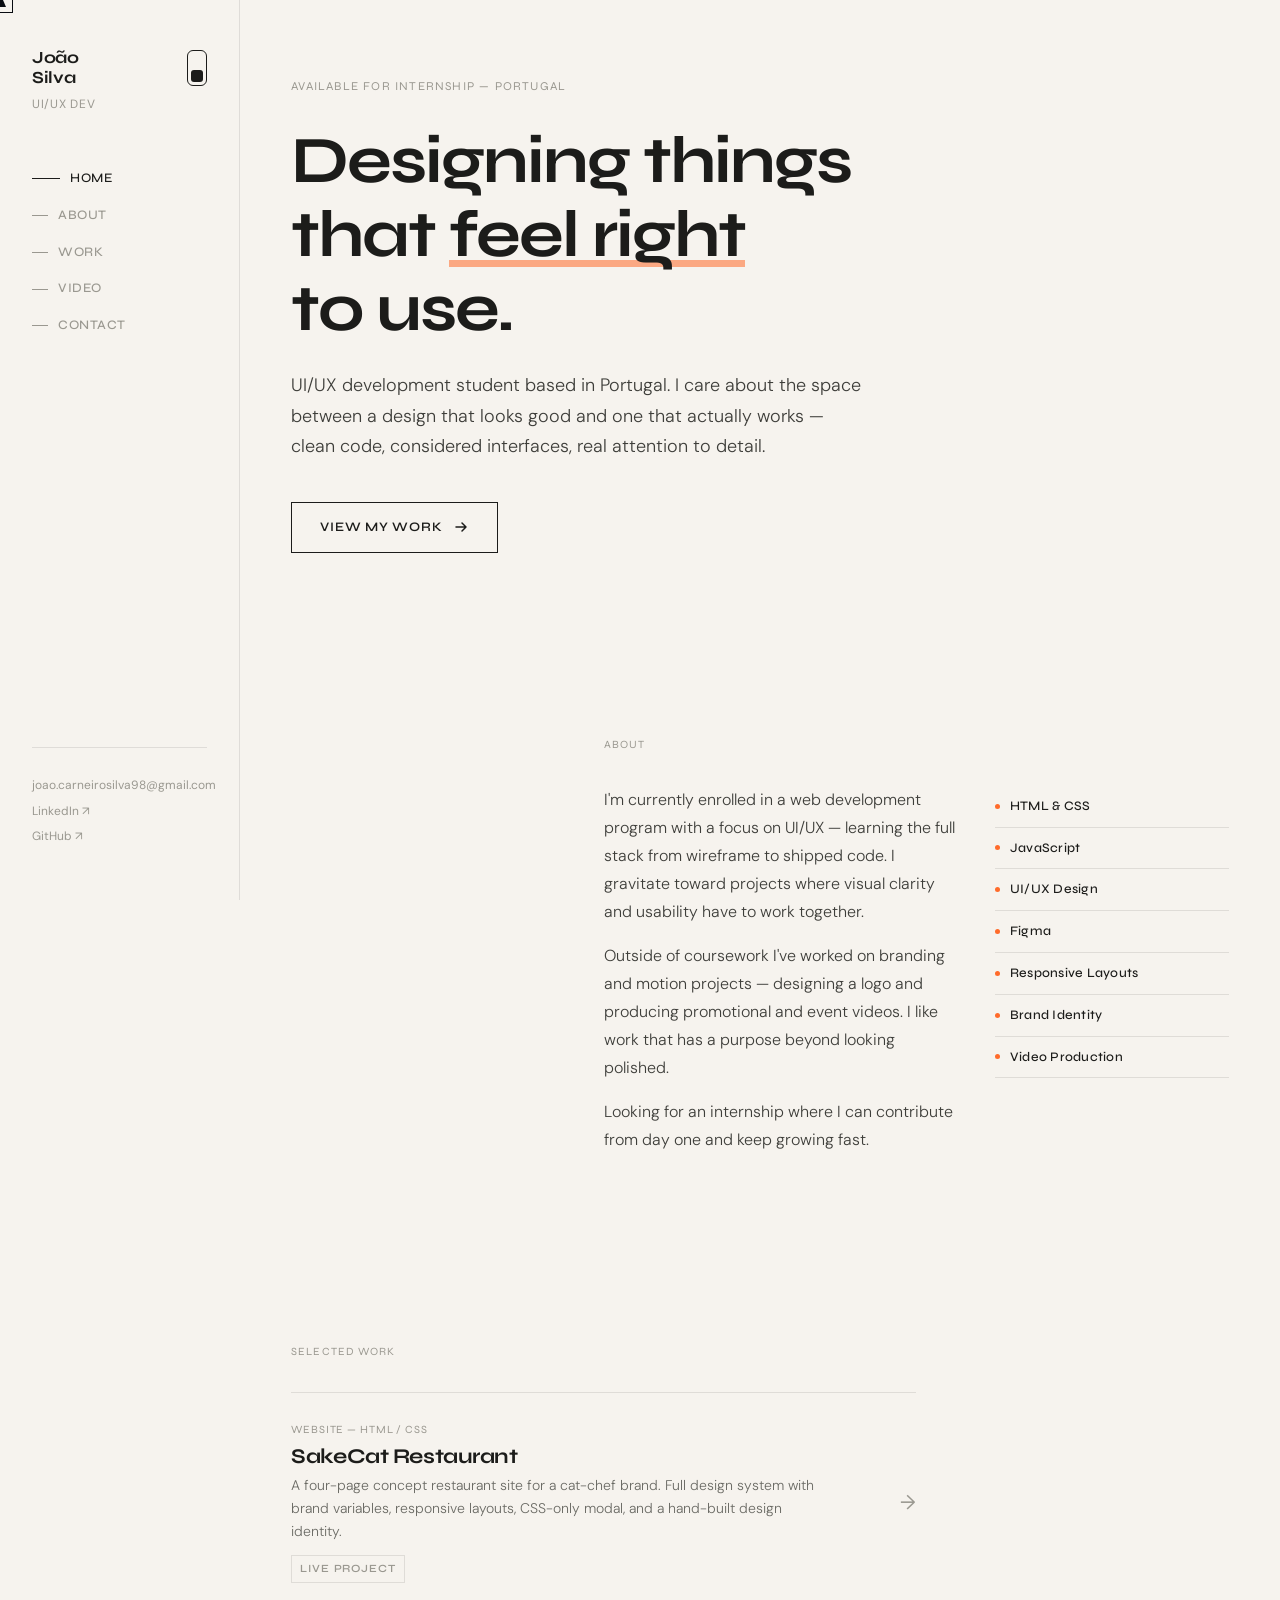
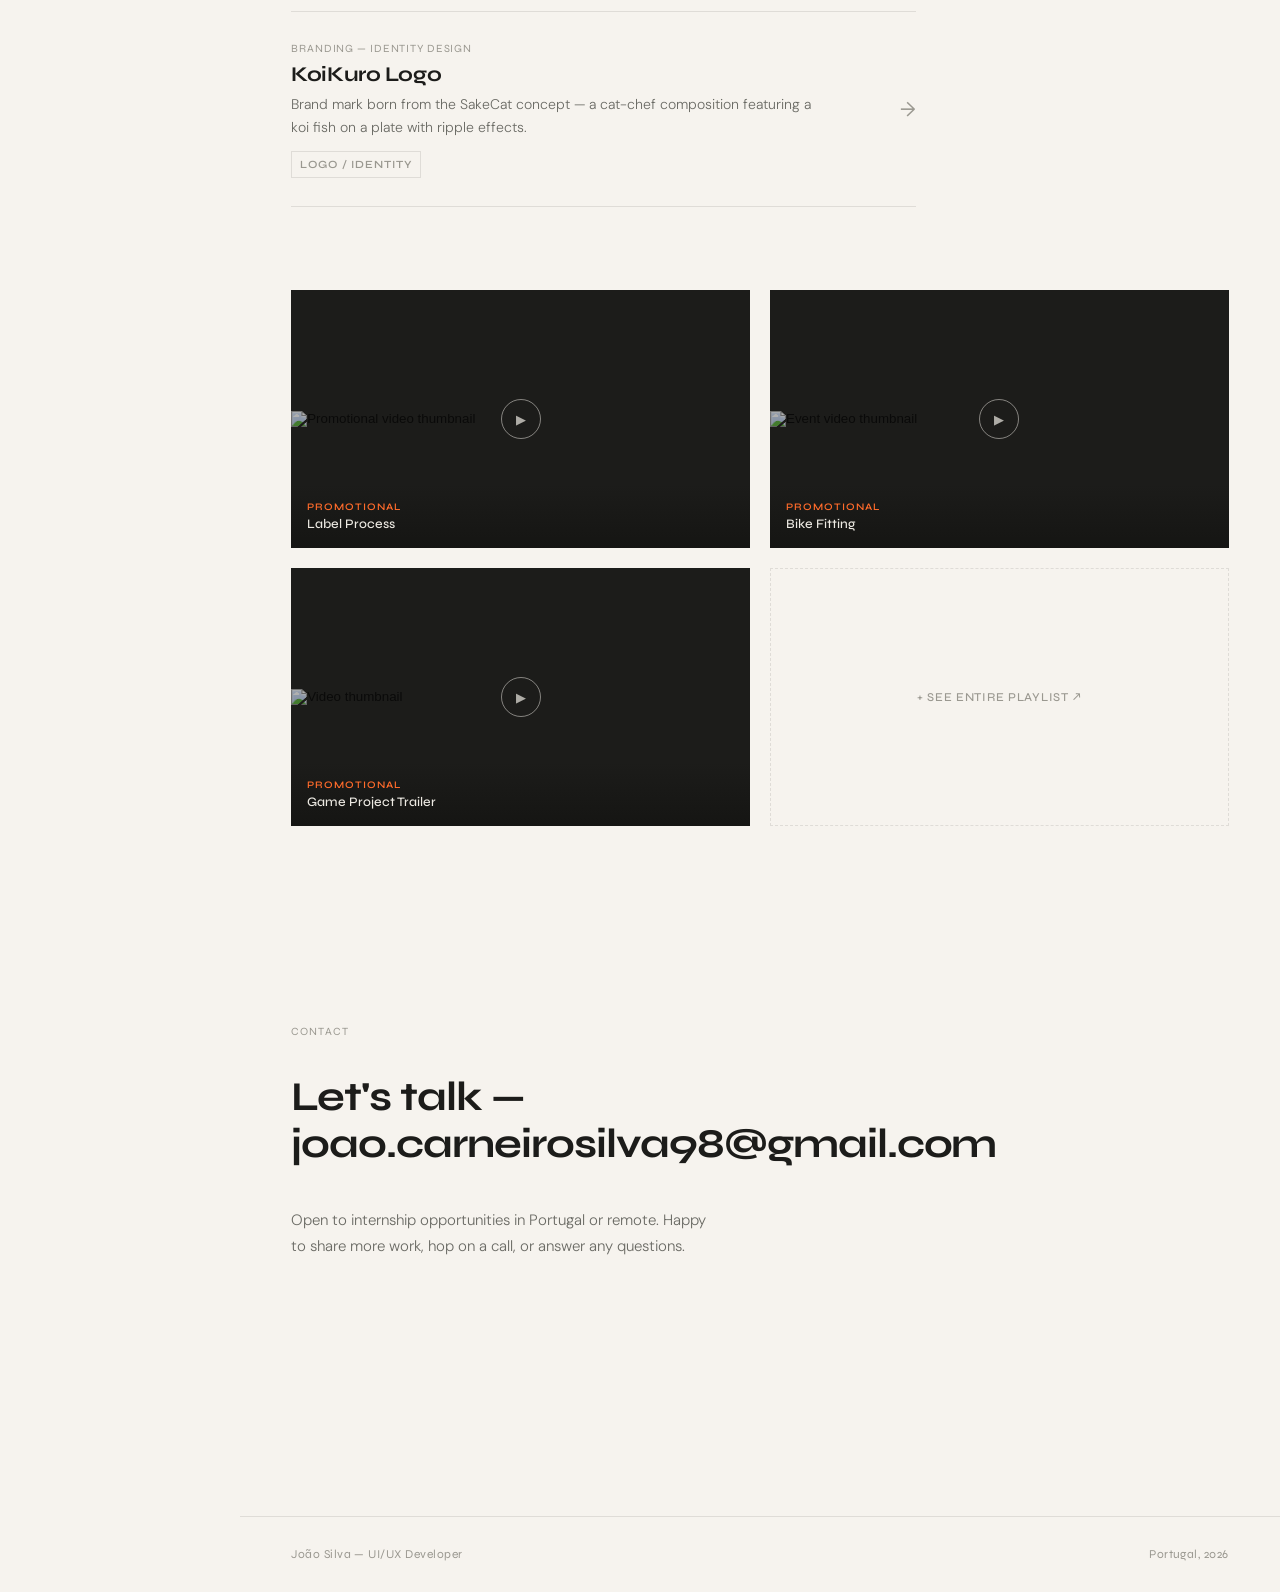
==== commit adde8e70: "Added projects" ====
--- a/index.html
+++ b/index.html
@@ -62,9 +62,9 @@
               Designing things<br />that <em>feel right</em><br />to use.
             </h1>
             <p class="hero-body">
-              UI/UX development student based in Portugal. I care about the space
-              between a design that looks good and one that actually works — clean
-              code, considered interfaces, real attention to detail.
+              UI/UX development student based in Portugal. I care about the
+              space between a design that looks good and one that actually works
+              — clean code, considered interfaces, real attention to detail.
             </p>
             <a href="#work" class="hero-cta">
               View my work
@@ -87,15 +87,16 @@
             <div class="about-grid">
               <div class="about-text">
                 <p>
-                  I'm currently enrolled in a web development program with a focus
-                  on UI/UX — learning the full stack from wireframe to shipped
-                  code. I gravitate toward projects where visual clarity and
-                  usability have to work together.
+                  I'm currently enrolled in a web development program with a
+                  focus on UI/UX — learning the full stack from wireframe to
+                  shipped code. I gravitate toward projects where visual clarity
+                  and usability have to work together.
                 </p>
                 <p>
                   Outside of coursework I've worked on branding and motion
-                  projects — designing a logo and producing promotional and event
-                  videos. I like work that has a purpose beyond looking polished.
+                  projects — designing a logo and producing promotional and
+                  event videos. I like work that has a purpose beyond looking
+                  polished.
                 </p>
                 <p>
                   Looking for an internship where I can contribute from day one
@@ -121,34 +122,35 @@
           <section id="work">
             <p class="section-label">Selected work</p>
             <div class="work-list">
-              <a href="#" class="work-item">
+                <!-- Sake Cat -->
+              <a href="#" class="work-item" data-project-url="../works/website/ExercicioWeb1/index.html">
                 <div>
                   <p class="work-meta">Website — HTML / CSS</p>
                   <h2 class="work-title">SakeCat Restaurant</h2>
                   <p class="work-desc">
-                    A four-page concept restaurant site for a cat-chef brand. Full
-                    design system with brand variables, responsive layouts,
+                    A four-page concept restaurant site for a cat-chef brand.
+                    Full design system with brand variables, responsive layouts,
                     CSS-only modal, and a hand-built design identity.
                   </p>
                   <span class="work-tag">Live project</span>
                 </div>
                 <span class="work-arrow">→</span>
               </a>
-
-              <a href="#" class="work-item">
+              <!-- KoiKuro -->
+              <a href="#" class="work-item" data-project-url="koikuro">
                 <div>
                   <p class="work-meta">Branding — Identity Design</p>
                   <h2 class="work-title">KoiKuro Logo</h2>
                   <p class="work-desc">
                     Brand mark born from the SakeCat concept — a cat-chef
                     composition featuring a koi fish on a plate with ripple
-                    effects. Developed outside of coursework.
+                    effects.
                   </p>
                   <span class="work-tag">Logo / Identity</span>
                 </div>
                 <span class="work-arrow">→</span>
               </a>
-
+              <!-- Mar Medieval
               <a href="#" class="work-item">
                 <div>
                   <p class="work-meta">Prototype — Figma</p>
@@ -162,57 +164,57 @@
                 </div>
                 <span class="work-arrow">→</span>
               </a>
-            </div>
-          </section>
-        </div>
-
-        <div class="section-row fade-in">
-          <section id="video">
-            <p class="section-label">Video work</p>
-            <div class="video-grid">
-              <div class="video-item">
-                <img
-                  class="video-thumb"
-                  src="https://images.unsplash.com/photo-1492691527719-9d1e07e534b4?w=600&q=60"
-                  alt="Promotional video thumbnail"
-                />
-                <div class="video-info">
-                  <p class="video-type">Promotional</p>
-                  <p class="video-name">Project title here</p>
-                </div>
-                <div class="video-play">▶</div>
-              </div>
-
-              <div class="video-item">
-                <img
-                  class="video-thumb"
-                  src="https://images.unsplash.com/photo-1533174072545-7a4b6ad7a6c3?w=600&q=60"
-                  alt="Event video thumbnail"
-                />
-                <div class="video-info">
-                  <p class="video-type">Event</p>
-                  <p class="video-name">Project title here</p>
-                </div>
-                <div class="video-play">▶</div>
-              </div>
-
-              <div class="video-item">
-                <img
-                  class="video-thumb"
-                  src="https://images.unsplash.com/photo-1566073771259-6a8506099945?w=600&q=60"
-                  alt="Video thumbnail"
-                />
-                <div class="video-info">
-                  <p class="video-type">Promotional</p>
-                  <p class="video-name">Project title here</p>
-                </div>
-                <div class="video-play">▶</div>
-              </div>
-
-              <a href="#" class="video-more video-item"> + 7 more videos </a>
-            </div>
-          </section>
-        </div>
+            </div> -->
+          </section>
+        </div>
+
+        <div class="video-grid">
+  <button class="video-item" data-video-url="https://www.youtube.com/embed/2loHh-z2v_0?si=5aStrkzUIvOecwQn">
+    <img
+      class="video-thumb"
+      src="https://img.youtube.com/vi/2loHh-z2v_0/hqdefault.jpg"
+      alt="Promotional video thumbnail"
+    />
+    <div class="video-info">
+      <p class="video-type">Promotional</p>
+      <p class="video-name">Label Process</p>
+    </div>
+    <div class="video-play">▶</div>
+  </button>
+
+  <button class="video-item" data-video-url="https://www.youtube.com/embed/Ph3IGqvWCB8?si=5vzy2f09lhaFh1RT">
+    <img
+      class="video-thumb"
+      src="https://img.youtube.com/vi/Ph3IGqvWCB8/hqdefault.jpg"
+      alt="Event video thumbnail"
+    />
+    <div class="video-info">
+      <p class="video-type">Promotional</p>
+      <p class="video-name">Bike Fitting</p>
+    </div>
+    <div class="video-play">▶</div>
+  </button>
+
+  <button class="video-item" data-video-url="https://www.youtube.com/embed/25fQgiUHwxQ?si=0QRXoje9Lz07tsuY">
+    <img
+      class="video-thumb"
+      src="https://img.youtube.com/vi/25fQgiUHwxQ/hqdefault.jpg"
+      alt="Video thumbnail"
+    />
+    <div class="video-info">
+      <p class="video-type">Promotional</p>
+      <p class="video-name">Game Project Trailer</p>
+    </div>
+    <div class="video-play">▶</div>
+  </button>
+
+  <a href="https://www.youtube.com/playlist?list=PLXK7mN6yKKY1Xsm5F9N0LLBeJJBZTmdMg" 
+   target="_blank" 
+   rel="noopener noreferrer" 
+   class="video-item video-more bypass-overlay">
+  + See Entire Playlist ↗
+</a>
+</div>
 
         <div class="section-row fade-in">
           <section id="contact">
@@ -236,5 +238,50 @@
       <span>João Silva — UI/UX Developer</span>
       <span>Portugal, 2026</span>
     </footer>
+    <div class="project-overlay" id="projectOverlay">
+  <div class="overlay-bar">
+    <span class="overlay-title" id="overlayProjectTitle">Project Viewer</span>
+    <button class="close-project-btn" id="closeProjectBtn">✕ Close & Return</button>
+  </div>
+  
+  <iframe class="project-frame" id="projectIframe" src="" style="display: none;"></iframe>
+
+  <div class="project-case-study" id="projectCaseStudy" style="display: none;">
+    <div id="case-study-koikuro" class="case-study-content">
+      <div class="case-hero">
+        <p class="case-label">Main Identity Mark</p>
+        <div class="logo-display-main">
+          <img src="./works/logo/LogoTypography.webp" alt="KoiKuro Main Logo Layout" />
+        </div>
+      </div>
+      
+      <div class="case-variants-grid">
+        <div class="variant-card">
+          <p class="case-label">Variant 01 — No Typograhpy</p>
+          <div class="logo-display-sub">
+            <img src="./works/logo/LogoNormal.webp" alt="KoiKuro No Typograhpy Variant" />
+          </div>
+          <p class="variant-desc">For use in website.</p>
+        </div>
+
+        <div class="variant-card">
+          <p class="case-label">Variant 02 — Alternative Background Variant</p>
+          <div class="logo-display-sub">
+            <img src="./works/logo/LogoRed.webp" alt="KoiKuro Red Variant" />
+          </div>
+          <p class="variant-desc">Isolated brand mark designed for micro-scaling down to 16x16px favicons, app icons, and social vectors.</p>
+        </div>
+
+        <div class="variant-card">
+          <p class="case-label">Variant 03 — Mono Chrome Variant</p>
+          <div class="logo-display-sub inverted-bg">
+            <img src="./works/logo/LogoMono.webp" alt="KoiKuro Mono Variant" />
+          </div>
+          <p class="variant-desc">Single-ink configuration stripped of gradient depth, calibrated for clean merchandise embroidery or dark UI system integration.</p>
+        </div>
+      </div>
+    </div>
+  </div>
+</div>
   </body>
-</html>+</html>
--- a/css/styles.css
+++ b/css/styles.css
@@ -92,7 +92,7 @@
   transform: translate(-50%, -50%);
   border: 1px solid #ffffff;
   mix-blend-mode: difference;
-  transition: 
+  transition:
     width 0.25s cubic-bezier(0.16, 1, 0.3, 1),
     height 0.25s cubic-bezier(0.16, 1, 0.3, 1),
     border-radius 0.3s ease;
@@ -217,10 +217,12 @@
   position: absolute;
   left: 2.5px;
   top: 3px;
-  transition: transform 0.3s cubic-bezier(0.25, 1, 0.5, 1);
-}
-
-[data-theme=\"light\"] .toggle-slider {
+  /* CRITICAL FIX: Ensure transform is transitioned smoothly */
+  transition:
+    transform 0.25s cubic-bezier(0.25, 1, 0.5, 1),
+    background-color 0.3s;
+}
+[data-theme="light"] .toggle-slider {
   transform: translateY(16px);
 }
 
@@ -494,6 +496,12 @@
   position: relative;
   overflow: hidden;
   cursor: none;
+  /* RESET BUTTON DEFAULTS */
+  border: none;
+  padding: 0;
+  width: 100%;
+  text-align: left;
+  display: block;
 }
 
 .video-thumb {
@@ -569,14 +577,12 @@
   text-transform: uppercase;
   color: var(--mid);
   text-decoration: none;
-  border: 1px dashed var(--border);
+  border: 1px dashed var(--border) !important;
   cursor: none;
-  aspect-ratio: unset;
+  aspect-ratio: 16/9; /* Keeps grid matching nicely */
   background: transparent;
   padding: 24px;
-  transition:
-    color 0.15s,
-    border-color 0.15s;
+  transition: color 0.15s, border-color 0.15s;
 }
 .video-more:hover {
   color: var(--ink);
@@ -666,7 +672,7 @@
   #cursor-frame {
     display: none !important;
   }
-  
+
   .section-row {
     display: block;
     min-height: auto;
@@ -737,4 +743,203 @@
   .theme-toggle {
     cursor: auto;
   }
+}
+
+.project-overlay {
+  position: fixed;
+  top: 0;
+  left: 0;
+  width: 100%;
+  height: 100vh;
+  background: var(--paper);
+  z-index: 20000; /* Sits above everything, including the sidebar */
+  opacity: 0;
+  pointer-events: none;
+  transition: opacity 0.4s cubic-bezier(0.16, 1, 0.3, 1);
+  display: flex;
+  flex-direction: column;
+}
+
+.project-overlay.active {
+  opacity: 1;
+  pointer-events: auto;
+}
+
+.overlay-bar {
+  width: 100%;
+  padding: 16px 32px;
+  display: flex;
+  align-items: center;
+  justify-content: space-between;
+  border-bottom: 1px solid var(--border);
+  background: var(--paper);
+}
+
+.overlay-title {
+  font-family: var(--font-display);
+  font-size: 14px;
+  font-weight: 600;
+  letter-spacing: 0.04em;
+  text-transform: uppercase;
+}
+
+.close-project-btn {
+  background: transparent;
+  border: 1px solid var(--ink);
+  font-family: var(--font-display);
+  font-size: 11px;
+  font-weight: 600;
+  text-transform: uppercase;
+  letter-spacing: 0.06em;
+  padding: 8px 16px;
+  color: var(--ink);
+  cursor: none;
+  transition:
+    background 0.2s,
+    color 0.2s;
+}
+
+.close-project-btn:hover {
+  background: var(--ink);
+  color: var(--paper);
+}
+
+.project-frame {
+  width: 100%;
+  flex-grow: 1;
+  border: none;
+  background: #ffffff;
+}
+/* ADD TO THE BOTTOM OF YOUR STYLES.CSS */
+.project-case-study {
+  width: 100%;
+  flex-grow: 1;
+  overflow-y: auto;
+  background: var(--paper);
+  padding: 60px 4%;
+}
+
+.case-study-content {
+  max-width: 1100px;
+  margin: 0 auto;
+}
+
+.case-label {
+  font-family: var(--font-display);
+  font-size: 11px;
+  letter-spacing: 0.08em;
+  text-transform: uppercase;
+  color: var(--mid);
+  margin-bottom: 12px;
+}
+
+.case-hero {
+  margin-bottom: 60px;
+}
+
+.logo-display-main {
+  width: max-content;
+  max-width: 100%;
+  background: var(--subtle);
+  border: 1px solid var(--border);
+  display: flex;
+  align-items: center;
+  justify-content: center;
+  padding: 24px; /* Reduced padding so container hugs tightly */
+  margin: 0 auto; /* Keeps it beautifully centered in the grid block */
+}
+
+.logo-display-main img {
+  width: 100%;
+  max-width: 520px; /* Generous scale limit for high visibility */
+  height: auto;
+  object-fit: contain;
+}
+
+.case-variants-grid {
+  display: grid;
+  grid-template-columns: repeat(3, 1fr);
+  gap: 32px;
+}
+
+.logo-display-sub {
+  width: max-content;
+  max-width: 100%;
+  background: var(--subtle);
+  border: 1px solid var(--border);
+  display: flex;
+  align-items: center;
+  justify-content: center;
+  padding: 16px; /* Reduced to hug the asset silhouette cleanly */
+  margin: 0 auto 16px auto;
+}
+
+.logo-display-sub img {
+  width: 100%;
+  max-width: 240px; /* Enhanced variant scale factor */
+  height: auto;
+  object-fit: contain;
+}
+
+/* Forces a clean fallback wrapper background for inverse assets if needed */
+.logo-display-sub.inverted-bg {
+  background: #141412;
+}
+
+.variant-desc {
+  font-size: 13px;
+  line-height: 1.6;
+  color: var(--body-muted);
+  font-weight: 300;
+}
+
+@media (max-width: 768px) {
+  .case-variants-grid {
+    grid-template-columns: 1fr;
+    gap: 40px;
+  }
+}
+.variant-card {
+  display: flex;
+  flex-direction: column;
+  align-items: center;
+  text-align: center;
+}
+/* Elevate the cursor structure over the project overlay modal */
+#cursor-pointer {
+  z-index: 21000 !important;
+}
+
+#cursor-frame {
+  z-index: 20999 !important;
+}
+
+/* Ensure the outer frame morphs elegantly when hovering over the close button */
+body:has(.close-project-btn:hover) #cursor-frame {
+  width: 44px;
+  height: 44px;
+  border-radius: 4px;
+  border-color: #ffffff;
+}
+.video-more.bypass-overlay {
+  display: flex;
+  align-items: center;
+  justify-content: center;
+  text-decoration: none;
+  font-weight: 500;
+  transition: background-color 0.2s ease, border-color 0.2s ease, color 0.2s ease;
+}
+.video-more.bypass-overlay:hover {
+  background: var(--subtle);
+  border-color: var(--mid);
+  color: var(--ink);
+}
+.video-item:hover .video-thumb {
+  opacity: 0.85;
+  transform: scale(1.03); /* Smooth upscale on hover */
+}
+
+.video-item:hover .video-play {
+  transform: translate(-50%, -50%) scale(1.1);
+  background: rgba(0, 0, 0, 0.85);
 }
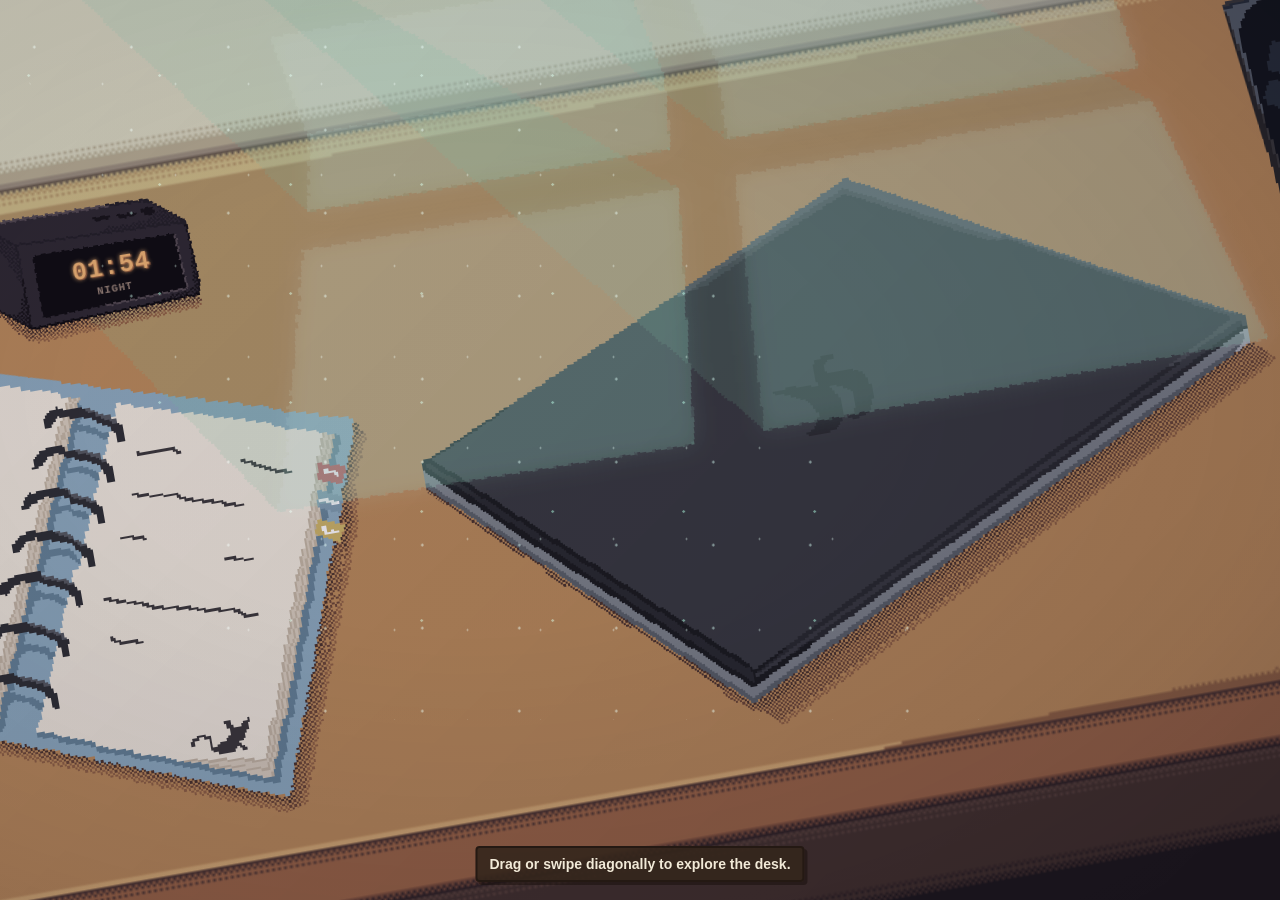
==== commit 29070901: "Publish cleaned interactive portfolio" ====
--- a/index.html
+++ b/index.html
@@ -2,286 +2,225 @@
 <html lang="en">
   <head>
     <meta charset="UTF-8" />
+
     <meta name="viewport" content="width=device-width, initial-scale=1.0" />
-    <title>João — UI/UX Portfolio</title>
-    <link rel="stylesheet" href="./css/styles.css" />
-    <script src="./js/scripts.js" defer></script>
+
+    <title>João Silva — Portfolio</title>
+
+    <link rel="icon" type="image/png" href="images/Logo-Final.png" />
+    <link rel="stylesheet" href="css/styles.css?v=lighting-33" />
+    <script src="js/scripts.js?v=lighting-33" defer></script>
   </head>
+
   <body>
-    <div id="cursor-pointer"></div>
-    <div id="cursor-frame"></div>
-
-    <div class="layout">
-      <nav>
-        <div>
-          <div class="nav-name">
-            <span>João<br />Silva</span>
-            <button
-              class="theme-toggle"
-              id="themeToggle"
-              aria-label="Toggle theme"
-            >
-              <span class="toggle-slider"></span>
+    <main
+      class="desk"
+      aria-label="Interactive portfolio desk"
+      aria-describedby="deskInstructions"
+      tabindex="0"
+    >
+      <p class="desk-instructions" id="deskInstructions">
+        Drag or swipe diagonally to explore the desk.
+      </p>
+
+      <div class="desk-canvas">
+        <!-- About -->
+        <button
+          class="desk-object notebook"
+          data-section="about"
+          aria-label="Open About Me"
+        >
+          <img src="images/Notebook.png" alt="" draggable="false" />
+          <span class="object-label">About me</span>
+        </button>
+
+        <!-- UI/UX and web projects -->
+        <button
+          class="desk-object laptop"
+          data-section="projects"
+          aria-label="Open UI and web projects"
+        >
+          <span class="laptop-image">
+            <img
+              class="laptop-off"
+              src="images/Laptop.png"
+              alt=""
+              draggable="false"
+            />
+
+            <img
+              class="laptop-on"
+              src="images/LaptopHover.png"
+              alt=""
+              draggable="false"
+            />
+          </span>
+
+          <span class="object-label">Projects</span>
+        </button>
+
+        <!-- Video and photography -->
+        <button
+          class="desk-object camera"
+          data-section="media"
+          aria-label="Open photography and video work"
+        >
+          <img src="images/Camera.png" alt="" draggable="false" />
+          <span class="object-label">Photo & video</span>
+        </button>
+
+        <!-- Contact -->
+        <button
+          class="desk-object phone"
+          data-section="contact"
+          aria-label="Open contact information"
+        >
+          <span class="phone-image">
+            <img
+              class="phone-off"
+              src="images/PhoneOff.png"
+              alt=""
+              draggable="false"
+            />
+
+            <img
+              class="phone-on"
+              src="images/PhoneOn.png"
+              alt=""
+              draggable="false"
+            />
+          </span>
+
+          <span class="object-label">Contact</span>
+        </button>
+
+        <!-- Branding -->
+        <button
+          class="desk-object koikuro"
+          data-section="branding"
+          aria-label="Open KoiKuro branding project"
+        >
+          <img src="images/DeliveryBag.png" alt="" draggable="false" />
+          <span class="object-label">Branding</span>
+        </button>
+
+        <div class="desk-clock-control">
+          <button
+            class="desk-clock"
+            id="deskClock"
+            type="button"
+            aria-label="Choose scene time"
+            aria-expanded="false"
+            aria-controls="deskTimeMenu"
+          >
+            <img
+              class="desk-clock-art"
+              src="images/AlarmClock.png?v=clock-shadow-2"
+              alt=""
+              draggable="false"
+            />
+            <span class="desk-clock-screen">
+              <time class="desk-clock-time" id="deskClockTime">00:00</time>
+              <span class="desk-clock-period" id="deskClockPeriod"
+                >EVENING</span
+              >
+            </span>
+          </button>
+          <div
+            class="desk-time-menu"
+            id="deskTimeMenu"
+            role="group"
+            aria-label="Choose the scene lighting"
+            hidden
+          >
+            <button
+              type="button"
+              data-time-mode="device"
+              aria-label="Use device time"
+            >
+              <span class="time-mode-icon" aria-hidden="true">↻</span>
+            </button>
+            <button
+              type="button"
+              data-time-mode="morning"
+              aria-label="Use early morning lighting"
+            >
+              <span class="time-mode-icon" aria-hidden="true">◒</span>
+            </button>
+            <button
+              type="button"
+              data-time-mode="midday"
+              aria-label="Use midday lighting"
+            >
+              <span class="time-mode-icon" aria-hidden="true">☀</span>
+            </button>
+            <button
+              type="button"
+              data-time-mode="evening"
+              aria-label="Use evening lighting"
+            >
+              <span class="time-mode-icon" aria-hidden="true">◐</span>
+            </button>
+            <button
+              type="button"
+              data-time-mode="night"
+              aria-label="Use night lighting"
+            >
+              <span class="time-mode-icon" aria-hidden="true">☾</span>
             </button>
           </div>
-          <div class="nav-title">UI/UX Dev</div>
         </div>
-        <ul class="nav-links">
-          <li>
-            <a href="#home" class="active"><span></span>Home</a>
-          </li>
-          <li>
-            <a href="#about"><span></span>About</a>
-          </li>
-          <li>
-            <a href="#work"><span></span>Work</a>
-          </li>
-          <li>
-            <a href="#video"><span></span>Video</a>
-          </li>
-          <li>
-            <a href="#contact"><span></span>Contact</a>
-          </li>
-        </ul>
-        <div class="nav-contact">
-          <a href="mailto:joao.carneirosilva98@gmail.com"
-            >joao.carneirosilva98@gmail.com</a
-          >
-          <a href="https://linkedin.com/in/joao-silva98" target="_blank"
-            >LinkedIn ↗</a
-          >
-          <a href="https://github.com/Shindanx" target="_blank">GitHub ↗</a>
-        </div>
-      </nav>
-
-      <main>
-        <div class="section-row">
-          <section id="home">
-            <p class="hero-eyebrow">Available for internship — Portugal</p>
-            <h1 class="hero-headline">
-              Designing things<br />that <em>feel right</em><br />to use.
-            </h1>
-            <p class="hero-body">
-              UI/UX development student based in Portugal. I care about the
-              space between a design that looks good and one that actually works
-              — clean code, considered interfaces, real attention to detail.
-            </p>
-            <a href="#work" class="hero-cta">
-              View my work
-              <svg width="16" height="16" viewBox="0 0 16 16" fill="none">
-                <path
-                  d="M3 8h10M9 4l4 4-4 4"
-                  stroke="currentColor"
-                  stroke-width="1.5"
-                  stroke-linecap="round"
-                  stroke-linejoin="round"
-                />
-              </svg>
-            </a>
-          </section>
-        </div>
-
-        <div class="section-row fade-in">
-          <section id="about">
-            <p class="section-label">About</p>
-            <div class="about-grid">
-              <div class="about-text">
-                <p>
-                  I'm currently enrolled in a web development program with a
-                  focus on UI/UX — learning the full stack from wireframe to
-                  shipped code. I gravitate toward projects where visual clarity
-                  and usability have to work together.
-                </p>
-                <p>
-                  Outside of coursework I've worked on branding and motion
-                  projects — designing a logo and producing promotional and
-                  event videos. I like work that has a purpose beyond looking
-                  polished.
-                </p>
-                <p>
-                  Looking for an internship where I can contribute from day one
-                  and keep growing fast.
-                </p>
-              </div>
-              <div>
-                <ul class="skills-list">
-                  <li>HTML & CSS</li>
-                  <li>JavaScript</li>
-                  <li>UI/UX Design</li>
-                  <li>Figma</li>
-                  <li>Responsive Layouts</li>
-                  <li>Brand Identity</li>
-                  <li>Video Production</li>
-                </ul>
-              </div>
-            </div>
-          </section>
-        </div>
-
-        <div class="section-row fade-in">
-          <section id="work">
-            <p class="section-label">Selected work</p>
-            <div class="work-list">
-                <!-- Sake Cat -->
-              <a href="#" class="work-item" data-project-url="../works/website/ExercicioWeb1/index.html">
-                <div>
-                  <p class="work-meta">Website — HTML / CSS</p>
-                  <h2 class="work-title">SakeCat Restaurant</h2>
-                  <p class="work-desc">
-                    A four-page concept restaurant site for a cat-chef brand.
-                    Full design system with brand variables, responsive layouts,
-                    CSS-only modal, and a hand-built design identity.
-                  </p>
-                  <span class="work-tag">Live project</span>
-                </div>
-                <span class="work-arrow">→</span>
-              </a>
-              <!-- KoiKuro -->
-              <a href="#" class="work-item" data-project-url="koikuro">
-                <div>
-                  <p class="work-meta">Branding — Identity Design</p>
-                  <h2 class="work-title">KoiKuro Logo</h2>
-                  <p class="work-desc">
-                    Brand mark born from the SakeCat concept — a cat-chef
-                    composition featuring a koi fish on a plate with ripple
-                    effects.
-                  </p>
-                  <span class="work-tag">Logo / Identity</span>
-                </div>
-                <span class="work-arrow">→</span>
-              </a>
-              <!-- Mar Medieval
-              <a href="#" class="work-item">
-                <div>
-                  <p class="work-meta">Prototype — Figma</p>
-                  <h2 class="work-title">Medieval Fairs Map of Portugal</h2>
-                  <p class="work-desc">
-                    Interactive Figma prototype mapping medieval fair events by
-                    district. Hover effects, district highlighting, and
-                    click-to-focus interactions using Smart Animate.
-                  </p>
-                  <span class="work-tag">UX Prototype</span>
-                </div>
-                <span class="work-arrow">→</span>
-              </a>
-            </div> -->
-          </section>
-        </div>
-
-        <div class="video-grid">
-  <button class="video-item" data-video-url="https://www.youtube.com/embed/2loHh-z2v_0?si=5aStrkzUIvOecwQn">
-    <img
-      class="video-thumb"
-      src="https://img.youtube.com/vi/2loHh-z2v_0/hqdefault.jpg"
-      alt="Promotional video thumbnail"
-    />
-    <div class="video-info">
-      <p class="video-type">Promotional</p>
-      <p class="video-name">Label Process</p>
-    </div>
-    <div class="video-play">▶</div>
-  </button>
-
-  <button class="video-item" data-video-url="https://www.youtube.com/embed/Ph3IGqvWCB8?si=5vzy2f09lhaFh1RT">
-    <img
-      class="video-thumb"
-      src="https://img.youtube.com/vi/Ph3IGqvWCB8/hqdefault.jpg"
-      alt="Event video thumbnail"
-    />
-    <div class="video-info">
-      <p class="video-type">Promotional</p>
-      <p class="video-name">Bike Fitting</p>
-    </div>
-    <div class="video-play">▶</div>
-  </button>
-
-  <button class="video-item" data-video-url="https://www.youtube.com/embed/25fQgiUHwxQ?si=0QRXoje9Lz07tsuY">
-    <img
-      class="video-thumb"
-      src="https://img.youtube.com/vi/25fQgiUHwxQ/hqdefault.jpg"
-      alt="Video thumbnail"
-    />
-    <div class="video-info">
-      <p class="video-type">Promotional</p>
-      <p class="video-name">Game Project Trailer</p>
-    </div>
-    <div class="video-play">▶</div>
-  </button>
-
-  <a href="https://www.youtube.com/playlist?list=PLXK7mN6yKKY1Xsm5F9N0LLBeJJBZTmdMg" 
-   target="_blank" 
-   rel="noopener noreferrer" 
-   class="video-item video-more bypass-overlay">
-  + See Entire Playlist ↗
-</a>
-</div>
-
-        <div class="section-row fade-in">
-          <section id="contact">
-            <p class="section-label">Contact</p>
-            <p class="contact-line">
-              Let's talk —<br />
-              <a href="mailto:joao.carneirosilva98@gmail.com"
-                >joao.carneirosilva98@gmail.com</a
-              >
-            </p>
-            <p class="contact-note">
-              Open to internship opportunities in Portugal or remote. Happy to
-              share more work, hop on a call, or answer any questions.
-            </p>
-          </section>
-        </div>
-      </main>
-    </div>
-
-    <footer>
-      <span>João Silva — UI/UX Developer</span>
-      <span>Portugal, 2026</span>
-    </footer>
-    <div class="project-overlay" id="projectOverlay">
-  <div class="overlay-bar">
-    <span class="overlay-title" id="overlayProjectTitle">Project Viewer</span>
-    <button class="close-project-btn" id="closeProjectBtn">✕ Close & Return</button>
-  </div>
-  
-  <iframe class="project-frame" id="projectIframe" src="" style="display: none;"></iframe>
-
-  <div class="project-case-study" id="projectCaseStudy" style="display: none;">
-    <div id="case-study-koikuro" class="case-study-content">
-      <div class="case-hero">
-        <p class="case-label">Main Identity Mark</p>
-        <div class="logo-display-main">
-          <img src="./works/logo/LogoTypography.webp" alt="KoiKuro Main Logo Layout" />
-        </div>
+
+        <img
+          class="desk-lighting-art desk-lighting-rays"
+          src="images/SunRays.png?v=lighting-13"
+          alt=""
+          aria-hidden="true"
+          draggable="false"
+        />
+        <img
+          class="desk-lighting-art desk-lighting-glow"
+          src="images/ContactLights.png?v=lighting-13"
+          alt=""
+          aria-hidden="true"
+          draggable="false"
+        />
+        <img
+          class="desk-lighting-art desk-lighting-contacts"
+          src="images/ContactLights.png?v=lighting-13"
+          alt=""
+          aria-hidden="true"
+          draggable="false"
+        />
       </div>
-      
-      <div class="case-variants-grid">
-        <div class="variant-card">
-          <p class="case-label">Variant 01 — No Typograhpy</p>
-          <div class="logo-display-sub">
-            <img src="./works/logo/LogoNormal.webp" alt="KoiKuro No Typograhpy Variant" />
-          </div>
-          <p class="variant-desc">For use in website.</p>
-        </div>
-
-        <div class="variant-card">
-          <p class="case-label">Variant 02 — Alternative Background Variant</p>
-          <div class="logo-display-sub">
-            <img src="./works/logo/LogoRed.webp" alt="KoiKuro Red Variant" />
-          </div>
-          <p class="variant-desc">Isolated brand mark designed for micro-scaling down to 16x16px favicons, app icons, and social vectors.</p>
-        </div>
-
-        <div class="variant-card">
-          <p class="case-label">Variant 03 — Mono Chrome Variant</p>
-          <div class="logo-display-sub inverted-bg">
-            <img src="./works/logo/LogoMono.webp" alt="KoiKuro Mono Variant" />
-          </div>
-          <p class="variant-desc">Single-ink configuration stripped of gradient depth, calibrated for clean merchandise embroidery or dark UI system integration.</p>
-        </div>
+
+      <div class="lighting-dark-filter" aria-hidden="true"></div>
+      <div class="lighting-scene-wash" aria-hidden="true"></div>
+      <div
+        class="lighting-dust lighting-moves-with-desk"
+        aria-hidden="true"
+      ></div>
+    </main>
+
+    <!-- Reusable overlay -->
+    <section class="portfolio-overlay" id="portfolioOverlay" aria-hidden="true">
+      <div
+        class="overlay-panel"
+        id="overlayPanel"
+        role="dialog"
+        aria-modal="true"
+        aria-labelledby="overlayTitle"
+      >
+        <button
+          class="overlay-close"
+          id="overlayClose"
+          aria-label="Close section"
+        >
+          ×
+        </button>
+
+        <div id="overlayContent"></div>
       </div>
-    </div>
-  </div>
-</div>
+    </section>
   </body>
 </html>
--- a/css/styles.css
+++ b/css/styles.css
@@ -1,945 +1,1719 @@
-@import url("https://fonts.googleapis.com/css2?family=Syne:wght@400;500;600;700&family=DM+Sans:ital,opsz,wght@0,9..40,300;0,9..40,400;0,9..40,500;1,9..40,300&display=swap");
-
-*,
-*::before,
-*::after {
+/* ------------------------------
+   Basic reset
+------------------------------ */
+
+* {
   box-sizing: border-box;
+}
+
+html,
+body {
+  width: 100%;
+  min-height: 100%;
   margin: 0;
-  padding: 0;
-}
-
-/* ─── Palette ─── */
-:root {
-  --ink: #1c1c1a;
-  --paper: #f6f3ee;
-  --mid: #9a9890;
-  --subtle: #c8c5bc;
-  --accent: #ff6b2b;
-  --accent-bg: rgba(255, 107, 43, 0.12);
-  --border: rgba(28, 28, 26, 0.1);
-  --body-muted: #3e3e3a;
-  --body-faint: #6a6a64;
-
-  --font-display: "Syne", sans-serif;
-  --font-body: "DM Sans", sans-serif;
-
-  --nav-w: 240px;
-}
-
-[data-theme="dark"] {
-  --ink: #edeae3;
-  --paper: #141412;
-  --mid: #6a6860;
-  --subtle: #3a3a36;
-  --accent: #ff7a3d;
-  --accent-bg: rgba(255, 122, 61, 0.15);
-  --border: rgba(237, 234, 227, 0.08);
-  --body-muted: #b0ada6;
-  --body-faint: #6a6860;
-}
-
-@media (prefers-color-scheme: dark) {
-  :root:not([data-theme="light"]) {
-    --ink: #edeae3;
-    --paper: #141412;
-    --mid: #6a6860;
-    --subtle: #3a3a36;
-    --accent: #ff7a3d;
-    --accent-bg: rgba(255, 122, 61, 0.15);
-    --border: rgba(237, 234, 227, 0.08);
-    --body-muted: #b0ada6;
-    --body-faint: #6a6860;
-  }
-}
-
-/* ─── Base ─── */
-html {
-  scroll-behavior: smooth;
 }
 
 body {
-  background: var(--paper);
-  color: var(--ink);
-  font-family: var(--font-body);
-  font-size: 16px;
-  line-height: 1.6;
-  cursor: none;
-  overflow-x: hidden;
+  overflow: hidden;
+  background-color: #35261c;
+  font-family: Arial, sans-serif;
+}
+
+/* Keep the pixel art sharp */
+img {
+  display: block;
+  max-width: 100%;
+  image-rendering: pixelated;
+  image-rendering: crisp-edges;
+  user-select: none;
+}
+
+/* ------------------------------
+   Desk
+------------------------------ */
+
+.desk {
+  --wall-color: #f1dfbf;
+  --floor-color: #211b1e;
+  --room-seam: 58%;
+  --grade-center: 115, 57, 31;
+  --grade-middle: 98, 53, 57;
+  --grade-edge: 58, 40, 78;
+  --grade-tint-start: 255, 133, 55;
+  --grade-tint-end: 84, 48, 86;
+  --grade-middle-alpha: 0.1;
+  --grade-edge-alpha: 0.18;
+  --grade-tint-alpha: 0.1;
+  --scene-brightness: 1.04;
+  --scene-saturation: 1.07;
+  --scene-sepia: 0.05;
+  --scene-wash: 126, 72, 144;
+  --scene-wash-alpha: 0.15;
+  --light-hue: 0deg;
+  --light-brightness: 1;
+  --light-glow-brightness: 1.55;
+  --dust-hue: 0deg;
+
+  position: relative;
+  width: 100vw;
+  height: 100svh;
+  overflow: hidden;
+  overscroll-behavior: none;
+  background: linear-gradient(
+    to bottom,
+    var(--wall-color) 0 var(--room-seam),
+    var(--floor-color) var(--room-seam) 100%
+  );
+  cursor: grab;
+  touch-action: none;
+}
+
+.desk:focus-visible {
+  outline: 3px solid #89b6e8;
+  outline-offset: -3px;
+}
+
+.desk.is-dragging {
+  cursor: grabbing;
+  scroll-behavior: auto;
+  user-select: none;
+}
+
+.desk-canvas {
+  /* The current artwork is 960 x 360. When the long desk sprite arrives,
+     update this ratio and export every object layer on the same canvas. */
+  --desk-x: 0px;
+  --desk-y: 0px;
+  --desk-angle: -10deg;
+
+  position: absolute;
+  left: 0;
+  top: 0;
+  width: 320svh;
+  height: 108svh;
+  overflow: visible;
+  background-image: url("../images/Desk.png");
+  background-position: center;
+  background-repeat: no-repeat;
+  background-size: 100% 100%;
+  transform: translate3d(var(--desk-x), var(--desk-y), 0)
+    rotate(var(--desk-angle));
+  transform-origin: center;
+  will-change: transform;
+  z-index: 1;
+}
+
+.desk-instructions {
+  position: fixed;
+  z-index: 10;
+  left: 50%;
+  bottom: max(18px, env(safe-area-inset-bottom));
+  margin: 0;
+  padding: 8px 12px;
+  border: 2px solid #241913;
+  border-radius: 4px;
+  color: #f2ead8;
+  background: rgba(53, 38, 28, 0.9);
+  box-shadow: 3px 3px 0 rgba(20, 12, 8, 0.45);
+  font-size: clamp(11px, 1.2vw, 14px);
+  font-weight: 700;
+  white-space: nowrap;
+  pointer-events: none;
+  transform: translateX(-50%);
+  transition: opacity 220ms ease;
+}
+
+.desk.has-been-explored .desk-instructions {
+  opacity: 0;
+}
+
+/* ------------------------------
+   Cinematic window lighting
+------------------------------ */
+
+.lighting-dark-filter,
+.lighting-scene-wash,
+.lighting-god-ray,
+.lighting-contact,
+.lighting-dust {
+  position: fixed;
+  inset: 0;
+  pointer-events: none;
+}
+
+/* 1. Full-screen grade: this is the only lighting layer that never moves. */
+.lighting-dark-filter {
+  z-index: 7;
+  background:
+    radial-gradient(
+      ellipse at 36% 44%,
+      rgba(var(--grade-center), 0.06) 0 32%,
+      rgba(var(--grade-middle), var(--grade-middle-alpha)) 72%,
+      rgba(var(--grade-edge), var(--grade-edge-alpha)) 100%
+    ),
+    linear-gradient(
+      135deg,
+      rgba(var(--grade-tint-start), 0.04),
+      rgba(var(--grade-tint-end), var(--grade-tint-alpha))
+    );
+  mix-blend-mode: multiply;
+  backdrop-filter: brightness(var(--scene-brightness))
+    saturate(var(--scene-saturation)) sepia(var(--scene-sepia));
+  -webkit-backdrop-filter: brightness(var(--scene-brightness))
+    saturate(var(--scene-saturation)) sepia(var(--scene-sepia));
   transition:
-    background 0.3s,
-    color 0.3s;
-}
-
-/* ─── Dual Element Custom Cursor Architecture ─── */
-#cursor-pointer {
-  position: fixed;
-  width: 12px;
-  height: 14px;
-  pointer-events: none;
-  z-index: 10000;
-  transform: translate(-50%, -50%);
-  mix-blend-mode: difference;
-  background-color: #ffffff;
-  clip-path: polygon(50% 0%, 0% 100%, 100% 100%);
-}
-
-#cursor-frame {
-  position: fixed;
-  width: 26px;
-  height: 26px;
-  pointer-events: none;
-  z-index: 9999;
-  transform: translate(-50%, -50%);
-  border: 1px solid #ffffff;
-  mix-blend-mode: difference;
-  transition:
-    width 0.25s cubic-bezier(0.16, 1, 0.3, 1),
-    height 0.25s cubic-bezier(0.16, 1, 0.3, 1),
-    border-radius 0.3s ease;
-}
-
-/* Interactive States: Expand and morph the outer frame elegantly on hover */
-body:has(a:hover) #cursor-frame,
-body:has(button:hover) #cursor-frame {
-  width: 44px;
-  height: 44px;
-  border-radius: 4px;
-  border-color: #ffffff;
-}
-
-/* ─── Layout ─── */
-.layout {
+    background 900ms ease,
+    backdrop-filter 900ms ease;
+}
+
+/* 2. A true full-screen color wash over the desk and every object. */
+.lighting-scene-wash {
+  z-index: 8;
+  background: rgba(var(--scene-wash), var(--scene-wash-alpha));
+  mix-blend-mode: color;
+  transition: background 900ms ease;
+}
+
+.lighting-moves-with-desk {
+  transform: translate3d(var(--light-x), var(--light-y), 0);
+  will-change: transform;
+}
+
+/* Aseprite-authored lighting. The export shares the desk's 960 x 360 canvas,
+   so it inherits the desk's scale, rotation, and drag movement exactly. */
+.desk-lighting-art {
+  position: absolute;
+  inset: 0;
   display: block;
   width: 100%;
-  min-height: 100vh;
-}
-
-/* ─── Sidebar nav ─── */
-nav {
+  height: 100%;
+  max-width: none;
+  object-fit: fill;
+  pointer-events: none;
+  image-rendering: pixelated;
+  image-rendering: crisp-edges;
+  transform: translate(2%, -30.2%) rotate(10deg) scale(1);
+  transform-origin: center;
+}
+
+.desk-lighting-rays {
+  z-index: 9;
+  filter: hue-rotate(var(--light-hue)) brightness(var(--light-brightness));
+}
+
+.desk-lighting-glow {
+  z-index: 8;
+  opacity: 0.7;
+  filter: blur(11px) hue-rotate(var(--light-hue))
+    brightness(var(--light-glow-brightness)) saturate(1.08);
+  mix-blend-mode: screen;
+}
+
+.desk-lighting-contacts {
+  z-index: 10;
+  filter: hue-rotate(var(--light-hue)) brightness(var(--light-brightness));
+  mix-blend-mode: screen;
+}
+
+/* 4. Original subtle dust, repositioned over the complete sunlight area. */
+.lighting-dust {
+  --dust-x-offset: -20px;
+  --dust-y-offset: -50svh;
+
+  z-index: 10;
+  opacity: 0.5;
+  background:
+    radial-gradient(circle, #fff6ce 0 1px, transparent 1.5px) 7% 21% / 97px 83px,
+    radial-gradient(circle, #ffe6a0 0 1px, transparent 1.5px) 31% 44% / 131px
+      109px,
+    radial-gradient(circle, #fff8df 0 0.7px, transparent 1.2px) 72% 61% / 73px
+      91px;
+  clip-path: polygon(0 0, 42% 0, 78% 80%, 20% 80%);
+  mix-blend-mode: screen;
+  filter: hue-rotate(var(--dust-hue));
+  animation: dust-drift 12s ease-in-out infinite alternate;
+}
+
+@keyframes sunlight-breathe {
+  from {
+    opacity: 0.82;
+  }
+
+  to {
+    opacity: 1;
+  }
+}
+
+@keyframes dust-drift {
+  from {
+    transform: translate3d(
+      calc(var(--light-x) + var(--dust-x-offset)),
+      calc(var(--light-y) + var(--dust-y-offset) + 2px),
+      0
+    );
+    opacity: 0.35;
+  }
+
+  to {
+    transform: translate3d(
+      calc(var(--light-x) + var(--dust-x-offset) + 5px),
+      calc(var(--light-y) + var(--dust-y-offset) - 4px),
+      0
+    );
+    opacity: 0.58;
+  }
+}
+
+/* ------------------------------
+   Interactive objects
+------------------------------ */
+
+.desk-object {
+  --object-x: 0%;
+  --object-y: 0%;
+  --object-scale: 0.9;
+  --object-hover-scale: 0.92;
+
+  position: absolute;
+  z-index: 3;
+
+  width: 100%;
+  height: 100%;
+  left: 50%;
+  top: 50%;
+
+  padding: 0;
+  border: 0;
+  background: transparent;
+  cursor: pointer;
+
+  transform: translate(
+      calc(-50% + var(--object-x)),
+      calc(-50% + var(--object-y))
+    )
+    scale(var(--object-scale));
+  transition:
+    transform 180ms ease,
+    filter 180ms ease;
+}
+
+.desk-object:hover,
+.desk-object:focus-visible {
+  z-index: 5;
+  transform: translate(
+      calc(-50% + var(--object-x)),
+      calc(-50% + var(--object-y) - 5px)
+    )
+    scale(var(--object-hover-scale));
+  filter: brightness(1.06);
+}
+
+.desk-object:focus-visible {
+  outline: 3px solid #89b6e8;
+  outline-offset: 6px;
+}
+
+/* Labels only appear when interacting */
+.object-label {
+  position: absolute;
+  left: 50%;
+  bottom: -32px;
+
+  padding: 6px 10px;
+  border: 2px solid #241913;
+  border-radius: 4px;
+
+  color: #f2ead8;
+  background: #35261c;
+
+  font-size: 13px;
+  font-weight: 700;
+  white-space: nowrap;
+
+  opacity: 0;
+  pointer-events: none;
+
+  transform: translate(-50%, 5px);
+  transition:
+    opacity 150ms ease,
+    transform 150ms ease;
+}
+
+.desk-object:hover .object-label,
+.desk-object:focus-visible .object-label {
+  opacity: 1;
+  transform: translate(-50%, 0);
+}
+
+/* ------------------------------
+   Object positions
+
+   Change these values to match
+   your artwork and composition.
+------------------------------ */
+
+.notebook {
+  --object-x: -15%;
+  --object-y: 90%;
+  --object-scale: 2.6;
+  --object-hover-scale: 2.64;
+
+  left: 31.5%;
+  top: 34.2%;
+  width: 30svh;
+  height: auto;
+  aspect-ratio: 272 / 224;
+  clip-path: polygon(25% 2%, 99% 29%, 94% 87%, 53% 99%, 2% 60%);
+  transform-origin: center;
+}
+
+.notebook > img {
+  object-fit: contain;
+}
+
+/* The visual layers use clipped full-canvas hit areas, so tooltip placement
+   would not reliably follow the visible object. Accessible names remain. */
+.desk-object .object-label {
+  display: none;
+}
+
+.laptop {
+  --object-x: 60%;
+  --object-y: 100%;
+  --object-scale: 2.6;
+  --object-hover-scale: 2.64;
+
+  left: 50.5%;
+  top: 48%;
+  width: 38.0625svh;
+  height: auto;
+  aspect-ratio: 406 / 256;
+  clip-path: polygon(
+    54% 3%,
+    97% 39%,
+    97% 46%,
+    100% 51%,
+    36% 99%,
+    2% 46%,
+    2% 40%
+  );
+  transform-origin: center bottom;
+}
+
+.camera {
+  --object-x: 180%;
+  --object-y: -20%;
+  --object-scale: 2.6;
+  --object-hover-scale: 2.64;
+
+  left: 77.5%;
+  top: 72%;
+  width: 21svh;
+  height: auto;
+  aspect-ratio: 224 / 208;
+  clip-path: polygon(
+    24% 4%,
+    66% 5%,
+    88% 18%,
+    94% 67%,
+    100% 73%,
+    87% 88%,
+    58% 87%,
+    37% 99%,
+    22% 96%,
+    2% 76%,
+    1% 57%,
+    18% 37%
+  );
+  transform-origin: center bottom;
+}
+
+.camera > img {
+  object-fit: contain;
+}
+
+.phone {
+  --object-x: 0%;
+  --object-y: 0%;
+  --object-scale: 2.6;
+  --object-hover-scale: 2.64;
+
+  left: 76.4%;
+  top: 29.5%;
+  width: 10svh;
+  height: auto;
+  aspect-ratio: 2 / 3;
+  clip-path: polygon(7% 9%, 74% 4%, 94% 86%, 38% 98%, 22% 92%);
+  transform-origin: center;
+}
+
+.koikuro {
+  --object-x: -100%;
+  --object-y: -30%;
+  --object-scale: 2.6;
+  --object-hover-scale: 2.62;
+
+  left: 20%;
+  top: 43%;
+  width: 24svh;
+  height: auto;
+  aspect-ratio: 256 / 258;
+  clip-path: polygon(
+    20% 3%,
+    80% 4%,
+    86% 31%,
+    91% 54%,
+    99% 90%,
+    67% 100%,
+    25% 97%,
+    2% 78%,
+    5% 53%
+  );
+  transform-origin: center bottom;
+}
+
+.koikuro > img {
+  object-fit: contain;
+}
+
+.desk-clock-control {
+  --clock-digit-shadow: #9a572f;
+  --clock-digit: #ffb45e;
+  --clock-digit-light: #ffe0a3;
+
+  position: absolute;
+  z-index: 11;
+  left: 28%;
+  top: 13%;
+  width: 28svh;
+  transform: rotate(12deg);
+}
+
+.desk-clock {
+  position: relative;
+  display: block;
+  width: 100%;
+  padding: 0;
+  border: 0;
+  color: var(--clock-digit);
+  background: transparent;
+  font-family: "Courier New", monospace;
+  line-height: 1;
+  text-align: center;
+  cursor: pointer;
+}
+
+.desk-clock-art {
+  width: 100%;
+  height: auto;
+}
+
+.desk-clock:hover,
+.desk-clock:focus-visible {
+  color: var(--clock-digit-light);
+  filter: brightness(1.08);
+}
+
+.desk-clock:focus-visible {
+  outline: 0.45svh solid var(--clock-digit-light);
+  outline-offset: 0.45svh;
+}
+
+.desk-clock-screen {
+  position: absolute;
+  left: 29%;
+  top: 32%;
+  display: grid;
+  place-content: center;
+  width: 66%;
+  height: 43%;
+  transform: rotate(-12deg);
+  transform-origin: center;
+}
+
+.desk-clock-time {
+  font-size: 2.8svh;
+  font-weight: 700;
+  letter-spacing: 0.08svh;
+  text-shadow:
+    0.14svh 0.14svh 0 var(--clock-digit-shadow),
+    0 0 0.5svh currentColor;
+}
+
+.desk-clock-period {
+  margin-top: 0.35svh;
+  color: #9c8271;
+  font-size: 1.2svh;
+  font-weight: 700;
+  letter-spacing: 0.08svh;
+}
+
+.desk-time-menu {
+  --time-button-size: clamp(44px, 5.2svh, 56px);
+
+  position: absolute;
+  left: 50%;
+  top: calc(100% + 1.4svh);
+  display: grid;
+  grid-template-columns: repeat(5, var(--time-button-size));
+  gap: 0.7svh;
+  width: max-content;
+  padding: 0.5svh;
+  font-family: "Courier New", monospace;
+  transform: translateX(-50%);
+}
+
+.desk-time-menu[hidden] {
+  display: none;
+}
+
+.desk-time-menu button {
+  position: relative;
+  display: grid;
+  place-items: center;
+  width: var(--time-button-size);
+  height: var(--time-button-size);
+  padding: 0;
+  border: 0.38svh solid #75656a;
+  border-radius: 50%;
+  color: #b8a995;
+  background: #242129;
+  box-shadow:
+    inset 0.3svh 0.3svh 0 #554a52,
+    inset -0.3svh -0.3svh 0 #0d0c10,
+    0.45svh 0.55svh 0 rgba(13, 12, 16, 0.55);
+  font: inherit;
+  cursor: pointer;
+  transform-origin: 50% -1.4svh;
+  animation: time-mode-pop 300ms cubic-bezier(0.2, 0.9, 0.35, 1.25) both;
+}
+
+.desk-time-menu button:nth-child(2) {
+  animation-delay: 45ms;
+}
+
+.desk-time-menu button:nth-child(3) {
+  animation-delay: 90ms;
+}
+
+.desk-time-menu button:nth-child(4) {
+  animation-delay: 135ms;
+}
+
+.desk-time-menu button:nth-child(5) {
+  animation-delay: 180ms;
+}
+
+.time-mode-icon {
+  font-size: clamp(23px, 2.8svh, 31px);
+  font-weight: 700;
+  line-height: 1;
+}
+
+.desk-time-menu button:hover,
+.desk-time-menu button:focus-visible,
+.desk-time-menu button[aria-pressed="true"] {
+  color: #17151a;
+  background: #ffb45e;
+  border-color: #ffe0a3;
+  outline: none;
+}
+
+.desk-time-menu button:focus-visible {
+  outline: 0.4svh solid #ffe0a3;
+  outline-offset: 0.3svh;
+}
+
+@keyframes time-mode-pop {
+  from {
+    opacity: 0;
+    transform: translateY(-1.8svh) scale(0.3);
+  }
+
+  70% {
+    opacity: 1;
+    transform: translateY(0.25svh) scale(1.08);
+  }
+
+  to {
+    opacity: 1;
+    transform: translateY(0) scale(1);
+  }
+}
+
+@media (prefers-reduced-motion: reduce) {
+  .desk-time-menu button {
+    animation: none;
+  }
+}
+
+.desk-object > img,
+.phone-image,
+.laptop-image,
+.phone-image > img,
+.laptop-image > img {
+  width: 100%;
+  height: 100%;
+}
+
+/* ------------------------------
+   Swappable hover images
+------------------------------ */
+
+.phone-image,
+.laptop-image {
+  position: relative;
+  display: block;
+}
+
+.phone-image::after {
+  content: "";
+  position: absolute;
+  z-index: 0;
+  left: 15%;
+  top: 8%;
+  width: 68%;
+  height: 72%;
+  border-radius: 8%;
+  background: rgba(78, 168, 255, 0.16);
+  box-shadow:
+    0 0 10px rgba(92, 180, 255, 0.72),
+    0 0 24px rgba(69, 143, 255, 0.5);
+  opacity: 0;
+  transform: rotate(-9deg);
+  transition: opacity 420ms ease;
+  pointer-events: none;
+}
+
+.phone-image > img {
+  position: absolute;
+  inset: 0;
+  z-index: 1;
+}
+
+.phone-on {
+  opacity: 0;
+  transition: opacity 420ms ease;
+}
+
+.phone-off {
+  transition: opacity 420ms ease;
+}
+
+.laptop-on {
+  position: absolute;
+  inset: 0;
+  opacity: 0;
+  transition: opacity 160ms ease;
+}
+
+.laptop-off {
+  transition: opacity 160ms ease;
+}
+
+.phone:hover .phone-on,
+.phone:focus-visible .phone-on,
+.phone.is-screen-on .phone-on,
+.laptop:hover .laptop-on,
+.laptop:focus-visible .laptop-on {
+  opacity: 1;
+}
+
+.phone:hover .phone-off,
+.phone:focus-visible .phone-off,
+.phone.is-screen-on .phone-off,
+.laptop:hover .laptop-off,
+.laptop:focus-visible .laptop-off {
+  opacity: 0;
+}
+
+.phone:hover .phone-image::after,
+.phone:focus-visible .phone-image::after,
+.phone.is-screen-on .phone-image::after {
+  opacity: 1;
+}
+
+/* ------------------------------
+   Overlay
+------------------------------ */
+
+.portfolio-overlay {
   position: fixed;
-  top: 0;
-  left: 0;
-  width: var(--nav-w);
-  height: 100vh;
-  padding: 48px 32px;
-  display: flex;
-  flex-direction: column;
-  border-right: 1px solid var(--border);
-  z-index: 100;
-  background: var(--paper);
+  inset: 0;
+  z-index: 20;
+
+  display: grid;
+  place-items: center;
+
+  padding: 24px;
+
+  background: rgba(20, 13, 10, 0.74);
+  backdrop-filter: blur(5px);
+
+  opacity: 0;
+  visibility: hidden;
+  pointer-events: none;
+
   transition:
-    background 0.3s,
-    border-color 0.3s;
-}
-
-.nav-name {
-  font-family: var(--font-display);
-  font-size: 17px;
+    opacity 180ms ease,
+    visibility 180ms ease;
+}
+
+.portfolio-overlay.is-open {
+  opacity: 1;
+  visibility: visible;
+  pointer-events: auto;
+}
+
+.overlay-panel {
+  position: relative;
+
+  width: min(900px, 100%);
+  max-height: 85svh;
+  overflow-y: auto;
+
+  padding: clamp(24px, 5vw, 56px);
+
+  border: 4px solid #35261c;
+  border-radius: 8px;
+
+  color: #35261c;
+  background: #f2ead8;
+
+  box-shadow: 12px 14px 0 rgba(28, 18, 13, 0.45);
+
+  transform: translateY(20px) scale(0.97);
+  transition: transform 180ms ease;
+}
+
+.portfolio-overlay.is-open .overlay-panel {
+  transform: translateY(0) scale(1);
+}
+
+/* Laptop and camera use their pixel artwork as the modal itself. */
+.overlay-panel.is-device-panel {
+  /* The panel follows the viewport. Each overlay below scales inside it while
+     preserving the pixel artwork's original aspect ratio. */
+  position: fixed;
+  inset: 0;
+  width: 100vw;
+  height: 100svh;
+  max-width: none;
+  max-height: none;
+  margin: auto;
+  overflow: visible;
+  padding: 0;
+  border: 0;
+  border-radius: 0;
+  color: #f2ead8;
+  background: transparent;
+  box-shadow: none;
+  pointer-events: none;
+}
+
+/* Leave a narrow ring of the desk visible and clickable around device views. */
+.portfolio-overlay.is-open .overlay-panel.is-device-panel {
+  transform: none;
+}
+
+.device-overlay,
+.device-frame {
+  position: absolute;
+  inset: 0;
+  width: 100%;
+  height: 100%;
+}
+
+.device-overlay {
+  /* Shared 120% size baseline, established from the laptop overlay. */
+  --overlay-width: min(120vw, 320svh);
+  --overlay-x: -50%;
+  --overlay-y: -50%;
+  --overlay-scale-x: 1;
+  --overlay-scale-y: 1;
+  --overlay-rotation: 0deg;
+
+  top: 50%;
+  bottom: auto;
+  width: var(--overlay-width);
+  height: auto;
+  aspect-ratio: 8 / 3;
+  overflow: hidden;
+  left: 50vw;
+  right: auto;
+  transform: translate(var(--overlay-x), var(--overlay-y))
+    scale(var(--overlay-scale-x), var(--overlay-scale-y))
+    rotate(var(--overlay-rotation));
+}
+
+/* Each device has its own viewport anchor so cropped artwork remains attached
+   to the edge it was designed to continue beyond. */
+.laptop-overlay {
+  --overlay-x: -50%;
+  --overlay-y: 0%;
+  --overlay-scale-x: 1;
+  --overlay-scale-y: 1;
+
+  top: auto;
+  bottom: 0;
+}
+
+.notebook-overlay {
+  --overlay-x: -50%;
+  --overlay-y: -50%;
+  --overlay-scale-x: 1;
+  --overlay-scale-y: 1;
+
+  top: 50%;
+  bottom: auto;
+  width: auto;
+  height: 120svh;
+  aspect-ratio: 635 / 360;
+}
+
+.phone-overlay {
+  --overlay-x: -50%;
+  --overlay-y: -50%;
+  --overlay-scale-x: 1;
+  --overlay-scale-y: 1;
+
+  width: min(97vw, 60.356svh);
+  height: auto;
+  aspect-ratio: 224 / 360;
+}
+
+.camera-overlay {
+  --overlay-x: 13%;
+  --overlay-y: -50%;
+
+  left: auto;
+  right: 0;
+}
+
+.koikuro-overlay {
+  --overlay-x: -50%;
+  --overlay-y: 0%;
+  --overlay-scale-x: 1;
+  --overlay-scale-y: 1;
+
+  top: auto;
+  bottom: 0;
+  pointer-events: none;
+}
+
+/* ------------------------------
+   Notebook page tabs
+
+   TUNING GUIDE
+   - Adjust each tab's left/top values to move it.
+   - Adjust --notebook-tab-width to resize all three tabs together.
+   - Adjust --tab-hover-shift and --tab-active-shift to change how far tabs move.
+   - Coordinates follow the selection-sized 635 x 360 notebook artwork.
+------------------------------ */
+
+.notebook-tabs {
+  --notebook-tab-width: 7.56%;
+  --tab-rest-shift: -0.1%;
+  --tab-hover-shift: 0%;
+  --tab-active-shift: -0.1%;
+  --tab-press-shift: 0.22%;
+  --tab-focus-colour: #fff1bf;
+
+  position: absolute;
+  inset: 0;
+  z-index: 3;
+  pointer-events: none;
+}
+
+.notebook-tab {
+  position: absolute;
+  width: var(--notebook-tab-width);
+  height: auto;
+  aspect-ratio: 48 / 32;
+  padding: 0;
+  border: 0;
+  overflow: visible;
+  background: transparent;
+  cursor: pointer;
+  pointer-events: auto;
+  transform: translateX(var(--tab-rest-shift));
+  transform-origin: center;
+  transition:
+    transform 90ms steps(2, end),
+    filter 90ms steps(2, end),
+    opacity 90ms steps(2, end);
+}
+
+.notebook-tab img {
+  display: block;
+  width: 100%;
+  height: 100%;
+  max-width: none;
+  object-fit: contain;
+  pointer-events: none;
+}
+
+.notebook-tab-about {
+  left: 93.386%;
+  top: 23.06%;
+}
+
+.notebook-tab-journey {
+  left: 93.228%;
+  top: 31.94%;
+}
+
+.notebook-tab-skills {
+  left: 92.13%;
+  top: 40.28%;
+}
+
+.notebook-tab:hover:not([aria-disabled="true"]),
+.notebook-tab:focus-visible:not([aria-disabled="true"]) {
+  z-index: 2;
+  transform: translateX(var(--tab-hover-shift));
+  filter: brightness(1.12) drop-shadow(3px 3px 0 rgba(38, 28, 22, 0.62));
+}
+
+.notebook-tab[aria-current="page"] {
+  z-index: 1;
+  transform: translateX(var(--tab-active-shift));
+  filter: brightness(1.08) drop-shadow(4px 4px 0 rgba(38, 28, 22, 0.68));
+}
+
+.notebook-tab[aria-current="page"]:hover,
+.notebook-tab[aria-current="page"]:focus-visible {
+  transform: translateX(calc(var(--tab-active-shift) + var(--tab-hover-shift)));
+}
+
+.notebook-tab:active:not([aria-disabled="true"]) {
+  transform: translateX(var(--tab-press-shift));
+  filter: brightness(0.98) drop-shadow(1px 1px 0 rgba(38, 28, 22, 0.55));
+}
+
+.notebook-tab:focus-visible {
+  outline: none;
+  filter: brightness(1.14) drop-shadow(2px 0 0 var(--tab-focus-colour))
+    drop-shadow(-2px 0 0 var(--tab-focus-colour))
+    drop-shadow(0 2px 0 var(--tab-focus-colour))
+    drop-shadow(0 -2px 0 var(--tab-focus-colour))
+    drop-shadow(4px 4px 0 rgba(38, 28, 22, 0.68));
+}
+
+.notebook-tab[aria-disabled="true"] {
+  cursor: default;
+  opacity: 0.72;
+  filter: saturate(0.7);
+}
+
+.notebook-mobile-content {
+  display: none;
+}
+
+.device-frame {
+  z-index: 2;
+  max-width: none;
+  pointer-events: none;
+}
+
+.device-screen {
+  position: absolute;
+  z-index: 1;
+  overflow: hidden;
+  background: #11151b;
+  pointer-events: auto;
+}
+
+.laptop-screen {
+  left: 18.85%;
+  top: 4.44%;
+  width: 62.2%;
+  height: 85.83%;
+  padding: clamp(12px, 2.2vw, 30px);
+  background:
+    radial-gradient(
+      circle at 72% 18%,
+      rgba(54, 124, 176, 0.28),
+      transparent 35%
+    ),
+    linear-gradient(145deg, #172330, #090d12 68%);
+}
+
+.camera-screen {
+  left: 18.33%;
+  top: 7.22%;
+  width: 58.96%;
+  height: 89.17%;
+  background: #000;
+}
+
+.camera-screen iframe {
+  width: 100%;
+  height: 100%;
+  border: 0;
+}
+
+/* ------------------------------
+   Contact phone
+------------------------------ */
+
+.phone-apps {
+  position: absolute;
+  inset: 0;
+  z-index: 3;
+  pointer-events: none;
+}
+
+.phone-app {
+  --icon-float-delay: 0s;
+
+  position: absolute;
+  display: block;
+  /* Change this single value to resize all four phone icons. */
+  width: 22%;
+  aspect-ratio: 1;
+  padding: 0;
+  border: 0;
+  overflow: visible;
+  color: #d8e8ff;
+  background: transparent;
+  font-family: inherit;
+  text-decoration: none;
+  pointer-events: auto;
+  transform-origin: center;
+  cursor: pointer;
+}
+
+/* The phone and icons are selection-sized exports. */
+.phone-app img {
+  display: block;
+  width: 100%;
+  height: 100%;
+  max-width: none;
+  object-fit: contain;
+  pointer-events: none;
+  transform-origin: center;
+  animation: phone-app-float 4s ease-in-out var(--icon-float-delay) infinite;
+}
+
+/* Fine-tune each icon with its own left and top values below. */
+.phone-app-linkedin {
+  --icon-float-delay: -0.7s;
+  left: 29%;
+  top: 18%;
+}
+
+.phone-app-github {
+  --icon-float-delay: -2.1s;
+  left: 60%;
+  top: 32%;
+}
+
+.phone-app-email {
+  --icon-float-delay: -1.3s;
+  left: 20%;
+  top: 40%;
+}
+
+.phone-back {
+  --icon-float-delay: -2.8s;
+  left: 55%;
+  top: 55.16%;
+}
+
+.phone-app span {
+  position: absolute;
+  left: 50%;
+  top: calc(100% + clamp(3px, 0.5vw, 7px));
+  padding: clamp(2px, 0.3vw, 4px) clamp(4px, 0.5vw, 7px);
+  border: 1px solid #96b9df;
+  color: #eaf4ff;
+  background: #182a45;
+  box-shadow: 2px 2px 0 rgba(10, 18, 31, 0.65);
+  font-size: clamp(7px, 0.8vw, 11px);
   font-weight: 700;
-  letter-spacing: -0.02em;
-  line-height: 1.2;
-  margin-bottom: 6px;
+  line-height: 1;
+  opacity: 0;
+  transform: translate(-50%, -3px);
+  transition:
+    opacity 120ms ease,
+    transform 120ms ease;
+  pointer-events: none;
+}
+
+.phone-app:hover,
+.phone-app:focus-visible {
+  z-index: 4;
+  outline: none;
+}
+
+.phone-app:hover img,
+.phone-app:focus-visible img {
+  animation: phone-app-icon-wiggle 360ms ease-in-out infinite alternate;
+  filter: brightness(1.14) drop-shadow(0 4px 2px rgba(8, 15, 28, 0.5));
+}
+
+.phone-app:hover span,
+.phone-app:focus-visible span {
+  opacity: 1;
+  transform: translate(-50%, 0);
+}
+
+@keyframes phone-app-float {
+  0%,
+  100% {
+    transform: translate(0, 0) rotate(-0.4deg);
+  }
+
+  50% {
+    transform: translate(1px, -3px) rotate(0.4deg);
+  }
+}
+
+@keyframes phone-app-icon-wiggle {
+  from {
+    transform: translateY(-3px) scale(1.12) rotate(-3deg);
+  }
+
+  to {
+    transform: translateY(-3px) scale(1.12) rotate(3deg);
+  }
+}
+
+@media (prefers-reduced-motion: reduce) {
+  .lighting-dust {
+    animation: none;
+  }
+
+  .phone-app img {
+    animation: none;
+  }
+}
+
+/* ------------------------------
+   KoiKuro bag
+------------------------------ */
+
+.bag-frame {
+  position: absolute;
+  inset: 0;
+  z-index: 1;
+  width: 100%;
+  height: 100%;
+  max-width: none;
+  pointer-events: none;
+}
+
+.bag-items,
+.bag-items[hidden] {
+  position: absolute;
+  inset: 0;
+}
+
+.bag-items[hidden] {
+  display: none;
+}
+
+.bag-items {
+  z-index: 2;
+  pointer-events: none;
+}
+
+.bag-item {
+  position: absolute;
+  z-index: 2;
+  padding: 0;
+  border: 0;
+  overflow: visible;
+  background: transparent;
+  font-family: inherit;
+  cursor: pointer;
+  pointer-events: auto;
+  transition:
+    transform 170ms ease,
+    filter 170ms ease;
+}
+
+.bag-item img {
+  display: block;
+  width: 100%;
+  height: 100%;
+  max-width: none;
+  object-fit: contain;
+  pointer-events: none;
+}
+
+.bag-sketchbook {
+  left: 24.896%;
+  top: 29.722%;
+  width: 16.667%;
+  height: 48.889%;
+  transform: rotate(-2deg);
+}
+
+.bag-menu {
+  left: 39.792%;
+  top: 32.778%;
+  width: 16.667%;
+  height: 48.889%;
+  transform: rotate(1deg);
+}
+
+.bag-chopsticks {
+  left: 54.583%;
+  top: 33.611%;
+  width: 16.667%;
+  height: 48.889%;
+  transform: rotate(2deg);
+}
+
+.bag-item span {
+  position: absolute;
+  left: 50%;
+  bottom: -1.7em;
+  padding: 0.35em 0.55em;
+  color: #241914;
+  background: #f1dfb7;
+  box-shadow: 3px 3px 0 #352319;
+  font-size: clamp(8px, 1vw, 13px);
+  font-weight: 700;
+  white-space: nowrap;
+  opacity: 0;
+  transform: translate(-50%, -4px);
+  transition:
+    opacity 120ms ease,
+    transform 120ms ease;
+  pointer-events: none;
+}
+
+.bag-item:hover,
+.bag-item:focus-visible {
+  z-index: 4;
+  filter: brightness(1.1) drop-shadow(0 8px 4px rgba(20, 11, 7, 0.55));
+  transform: translateY(-10px) rotate(0) scale(1.04);
+  outline: 3px solid #f1dfb7;
+  outline-offset: 5px;
+}
+
+.bag-item:hover span,
+.bag-item:focus-visible span {
+  opacity: 1;
+  transform: translate(-50%, 0);
+}
+
+.koikuro-detail {
+  position: absolute;
+  z-index: 5;
+  left: 20%;
+  top: 5%;
+  width: 55%;
+  height: 90%;
+  overflow: auto;
+  padding: clamp(18px, 3vw, 42px);
+  border: clamp(4px, 0.6vw, 8px) solid #20252b;
+  color: #20252b;
+  background: #f1dfb7;
+  box-shadow: 10px 12px 0 rgba(20, 11, 7, 0.55);
+  pointer-events: auto;
+}
+
+.koikuro-detail[hidden] {
+  display: none;
+}
+
+.koikuro-back {
+  padding: 8px 12px;
+  border: 2px solid #20252b;
+  color: #f1dfb7;
+  background: #20252b;
+  font-family: inherit;
+  font-size: clamp(10px, 1.1vw, 15px);
+  font-weight: 700;
+  cursor: pointer;
+}
+
+.detail-kicker {
+  margin: clamp(18px, 2vw, 28px) 0 4px;
+  color: #9f3d35;
+  font-size: clamp(9px, 1vw, 13px);
+  font-weight: 700;
+  letter-spacing: 0.14em;
+}
+
+.koikuro-detail h1 {
+  margin-bottom: clamp(14px, 2vw, 28px);
+}
+
+.koikuro-gallery {
+  display: grid;
+  grid-template-columns: repeat(3, minmax(0, 1fr));
+  gap: clamp(10px, 1.5vw, 22px);
+}
+
+.koikuro-gallery figure {
+  margin: 0;
+  padding: clamp(7px, 1vw, 13px);
+  border: 2px solid #b79b6c;
+  background: #fff4d8;
+}
+
+.koikuro-gallery img {
+  width: 100%;
+  aspect-ratio: 1;
+  object-fit: contain;
+  background: #e8d4aa;
+}
+
+.koikuro-gallery figcaption {
+  padding-top: 8px;
+  font-size: clamp(9px, 1vw, 13px);
+  font-weight: 700;
+  text-align: center;
+}
+
+.koikuro-logo-gallery {
+  grid-template-columns: minmax(0, 1fr);
+  max-width: 60%;
+  margin-inline: auto;
+}
+
+.screen-kicker {
+  margin: 0 0 clamp(12px, 2vw, 28px);
+  color: #86c8ff;
+  font-size: clamp(10px, 1.25vw, 17px);
+  font-weight: 700;
+  letter-spacing: 0.14em;
+}
+
+.project-desktop {
+  display: grid;
+  grid-template-columns: repeat(2, minmax(0, 1fr));
+  gap: clamp(12px, 2.5vw, 34px);
+}
+
+.project-icon {
+  display: grid;
+  justify-items: center;
+  gap: clamp(6px, 1vw, 12px);
+  padding: clamp(8px, 1.4vw, 18px);
+  color: #f0f6fb;
+  font-size: clamp(10px, 1.25vw, 16px);
+  font-weight: 700;
+  text-align: center;
+  text-decoration: none;
+  border: 0;
+  background: transparent;
+  font-family: inherit;
+  cursor: pointer;
+}
+
+.project-icon:hover,
+.project-icon:focus-visible {
+  background: rgba(134, 200, 255, 0.14);
+  outline: 2px solid #86c8ff;
+}
+
+.project-icon-art {
+  display: grid;
+  place-items: center;
+  width: clamp(42px, 7vw, 88px);
+  aspect-ratio: 1;
+  border: clamp(2px, 0.35vw, 4px) solid #86c8ff;
+  color: #86c8ff;
+  background: #172f45;
+  box-shadow: clamp(3px, 0.6vw, 7px) clamp(3px, 0.6vw, 7px) 0 #071019;
+  font-size: clamp(14px, 2.2vw, 28px);
+}
+
+.laptop-browser {
+  position: absolute;
+  inset: 0;
+  display: grid;
+  grid-template-rows: clamp(28px, 3.4vw, 44px) 1fr;
+  background: #0c1117;
+}
+
+.laptop-browser[hidden],
+.laptop-home[hidden] {
+  display: none;
+}
+
+.browser-toolbar {
   display: flex;
   align-items: center;
-  justify-content: space-between;
-  gap: 16px;
-}
-
-.nav-title {
-  font-size: 12px;
-  color: var(--mid);
-  letter-spacing: 0.06em;
-  text-transform: uppercase;
-  margin-bottom: 48px;
-}
-
-.nav-links {
-  list-style: none;
-  display: flex;
-  flex-direction: column;
-  gap: 4px;
-}
-
-.nav-links a {
-  font-family: var(--font-display);
-  font-size: 13px;
-  font-weight: 500;
-  text-decoration: none;
-  color: var(--mid);
-  letter-spacing: 0.04em;
-  text-transform: uppercase;
-  display: block;
-  padding: 6px 0;
-  cursor: none;
-  transition: color 0.15s;
-}
-.nav-links a:hover,
-.nav-links a.active {
-  color: var(--ink);
-}
-
-.nav-links a span {
-  display: inline-block;
-  width: 16px;
-  height: 1px;
-  background: currentColor;
-  margin-right: 10px;
-  vertical-align: middle;
-  transition: width 0.2s;
-}
-.nav-links a:hover span,
-.nav-links a.active span {
-  width: 28px;
-}
-
-/* ─── Mini Theme Toggle ─── */
-.theme-toggle {
-  background: transparent;
-  border: 1.5px solid var(--ink);
-  border-radius: 6px;
-  width: 20px;
-  height: 36px;
-  position: relative;
-  cursor: none;
+  gap: clamp(7px, 1vw, 12px);
+  min-width: 0;
+  padding: 3px clamp(6px, 1vw, 12px);
+  border-bottom: 2px solid #0b1721;
+  color: #d9ecf9;
+  background: #263947;
+}
+
+.browser-back {
+  flex: 0 0 auto;
+  display: grid;
+  place-items: center;
+  width: clamp(22px, 2.7vw, 34px);
+  aspect-ratio: 1;
   padding: 0;
-  outline: none;
-  display: block;
-  flex-shrink: 0;
-  transition: border-color 0.3s ease;
-}
-
-.toggle-slider {
-  content: "";
-  width: 12px;
-  height: 12px;
-  background-color: var(--ink);
-  border-radius: 3px;
-  position: absolute;
-  left: 2.5px;
-  top: 3px;
-  /* CRITICAL FIX: Ensure transform is transitioned smoothly */
-  transition:
-    transform 0.25s cubic-bezier(0.25, 1, 0.5, 1),
-    background-color 0.3s;
-}
-[data-theme="light"] .toggle-slider {
-  transform: translateY(16px);
-}
-
-.nav-contact {
-  margin-top: auto;
-  padding-top: 28px;
-  border-top: 1px solid var(--border);
-}
-.nav-contact a {
-  font-size: 12px;
-  color: var(--mid);
-  text-decoration: none;
-  display: block;
-  margin-bottom: 6px;
-  cursor: none;
-  transition: color 0.15s;
-}
-.nav-contact a:hover {
-  color: var(--ink);
-}
-
-/* ─── Alternating Content Engine ─── */
-main {
-  margin-left: var(--nav-w);
-  padding: 0 4% 60px 4%;
-  display: flex;
-  flex-direction: column;
-}
-
-.section-row {
-  display: grid;
-  grid-template-columns: repeat(12, 1fr);
-  width: 100%;
-  min-height: 70vh;
-  align-items: center;
-  padding: 50px 0;
-}
-
-.section-row:nth-of-type(odd) section {
-  grid-column: 1 / span 8;
-}
-
-.section-row:nth-of-type(even) section {
-  grid-column: 5 / -1;
-}
-
-section {
-  width: 100%;
-  max-width: 820px;
-}
-
-.section-label {
-  font-size: 11px;
-  letter-spacing: 0.1em;
-  text-transform: uppercase;
-  color: var(--mid);
-  margin-bottom: 32px;
-  font-family: var(--font-display);
-}
-
-/* ─── Hero ─── */
-#home {
-  padding-top: 0;
-}
-
-.hero-eyebrow {
-  font-size: 12px;
-  letter-spacing: 0.1em;
-  text-transform: uppercase;
-  color: var(--mid);
-  margin-bottom: 28px;
-  font-family: var(--font-display);
-}
-
-.hero-headline {
-  font-family: var(--font-display);
-  font-size: clamp(40px, 5.2vw, 66px);
+  border: 2px solid #86c8ff;
+  color: #eef8ff;
+  background: #172f45;
+  font-size: clamp(14px, 1.8vw, 22px);
+  line-height: 1;
+  cursor: pointer;
+}
+
+.browser-back:hover,
+.browser-back:focus-visible {
+  color: #172f45;
+  background: #eef8ff;
+  outline: 2px solid #86c8ff;
+}
+
+.browser-title {
+  overflow: hidden;
+  font-size: clamp(9px, 1.1vw, 14px);
   font-weight: 700;
-  line-height: 1.12;
-  letter-spacing: -0.03em;
-  margin-bottom: 24px;
-  width: 100%;
-}
-
-.hero-headline em {
-  font-style: normal;
-  position: relative;
-  display: inline-block;
-}
-.hero-headline em::after {
-  content: "";
-  position: absolute;
-  bottom: 5px;
-  left: 0;
-  width: 100%;
-  height: 7px;
-  background: var(--accent);
-  opacity: 0.55;
-  z-index: -1;
-  transform: scaleX(0);
-  transform-origin: left;
-  animation: underline-reveal 0.6s 0.8s cubic-bezier(0.16, 1, 0.3, 1) forwards;
-}
-@keyframes underline-reveal {
-  to {
-    transform: scaleX(1);
-  }
-}
-
-.hero-body {
-  font-size: 18px;
-  line-height: 1.7;
-  color: var(--body-muted);
-  max-width: 580px;
-  margin-bottom: 40px;
-  font-weight: 300;
-}
-
-.hero-cta {
-  display: inline-flex;
-  align-items: center;
-  gap: 10px;
-  font-family: var(--font-display);
-  font-size: 13px;
-  font-weight: 600;
-  letter-spacing: 0.06em;
-  text-transform: uppercase;
-  text-decoration: none;
-  color: var(--ink);
-  border: 1px solid var(--ink);
-  padding: 14px 28px;
-  cursor: none;
-  width: max-content;
-  transition:
-    background 0.15s,
-    color 0.15s,
-    border-color 0.15s;
-}
-.hero-cta:hover {
-  background: var(--ink);
-  color: var(--paper);
-}
-.hero-cta svg {
-  transition: transform 0.2s;
-}
-.hero-cta:hover svg {
-  transform: translateX(4px);
-}
-
-/* ─── About ─── */
-.about-grid {
-  display: grid;
-  grid-template-columns: 1.2fr 0.8fr;
-  gap: 40px;
-}
-
-.about-text {
-  font-size: 16px;
-  line-height: 1.75;
-  color: var(--body-muted);
-  font-weight: 300;
-}
-.about-text p + p {
-  margin-top: 16px;
-}
-
-.skills-list {
-  list-style: none;
-}
-.skills-list li {
-  font-family: var(--font-display);
-  font-size: 13px;
-  font-weight: 500;
-  letter-spacing: 0.02em;
-  padding: 10px 0;
-  border-bottom: 1px solid var(--border);
-  display: flex;
-  align-items: center;
-  gap: 10px;
-  transition: border-color 0.3s;
-}
-.skills-list li::before {
-  content: "";
-  width: 5px;
-  height: 5px;
-  background: var(--accent);
-  border-radius: 50%;
-  flex-shrink: 0;
-}
-
-/* ─── Work ─── */
-.work-item {
-  display: grid;
-  grid-template-columns: 1fr auto;
-  align-items: start;
-  gap: 24px;
-  padding: 28px 0;
-  border-bottom: 1px solid var(--border);
-  cursor: none;
-  text-decoration: none;
-  color: inherit;
-  transition:
-    padding-left 0.25s ease,
-    border-color 0.3s;
-}
-.work-item:first-child {
-  border-top: 1px solid var(--border);
-}
-.work-item:hover {
-  padding-left: 14px;
-}
-
-.work-meta {
-  font-size: 11px;
-  letter-spacing: 0.08em;
-  text-transform: uppercase;
-  color: var(--mid);
-  font-family: var(--font-display);
-  margin-bottom: 6px;
-}
-.work-title {
-  font-family: var(--font-display);
-  font-size: 21px;
-  font-weight: 700;
-  letter-spacing: -0.02em;
-  margin-bottom: 6px;
-  line-height: 1.1;
-}
-.work-desc {
-  font-size: 14px;
-  color: var(--body-faint);
-  font-weight: 300;
-  max-width: 540px;
-  line-height: 1.65;
-}
-.work-tag {
-  display: inline-block;
-  font-family: var(--font-display);
-  font-size: 11px;
-  font-weight: 600;
-  letter-spacing: 0.08em;
-  text-transform: uppercase;
-  padding: 4px 8px;
-  margin-top: 12px;
-  border: 1px solid var(--border);
-  color: var(--mid);
-}
-.work-arrow {
-  font-size: 20px;
-  color: var(--mid);
-  align-self: center;
-  transition:
-    transform 0.2s,
-    color 0.15s;
-}
-.work-item:hover .work-arrow {
-  transform: translateX(5px);
-  color: var(--accent);
-}
-
-/* ─── Video ─── */
-.video-grid {
-  display: grid;
-  grid-template-columns: 1fr 1fr;
-  gap: 20px;
-}
-
-.video-item {
-  aspect-ratio: 16/9;
-  background: var(--ink);
-  position: relative;
-  overflow: hidden;
-  cursor: none;
-  /* RESET BUTTON DEFAULTS */
-  border: none;
-  padding: 0;
-  width: 100%;
-  text-align: left;
-  display: block;
-}
-
-.video-thumb {
+  text-overflow: ellipsis;
+  white-space: nowrap;
+}
+
+.project-frame {
   width: 100%;
   height: 100%;
-  object-fit: cover;
-  opacity: 0.65;
-  transition:
-    opacity 0.3s,
-    transform 0.4s;
-}
-.video-item:hover .video-thumb {
-  opacity: 0.9;
-  transform: scale(1.04);
-}
-
-.video-info {
-  position: absolute;
-  bottom: 0;
-  left: 0;
-  right: 0;
-  padding: 16px;
-  background: linear-gradient(transparent, rgba(20, 20, 18, 0.88));
-}
-.video-type {
-  font-size: 10px;
-  letter-spacing: 0.1em;
-  text-transform: uppercase;
-  color: var(--accent);
-  font-family: var(--font-display);
-  font-weight: 600;
-  margin-bottom: 3px;
-}
-.video-name {
-  font-size: 13px;
-  color: #edeae3;
-  font-family: var(--font-display);
-  font-weight: 500;
-}
-.video-play {
-  position: absolute;
-  top: 50%;
-  left: 50%;
-  transform: translate(-50%, -50%);
-  width: 40px;
-  height: 40px;
-  border: 1.5px solid rgba(237, 234, 227, 0.5);
-  border-radius: 50%;
-  display: flex;
-  align-items: center;
-  justify-content: center;
-  color: rgba(237, 234, 227, 0.7);
-  font-size: 13px;
-  transition:
-    border-color 0.2s,
-    color 0.2s,
-    transform 0.2s;
-}
-.video-item:hover .video-play {
-  border-color: var(--accent);
-  color: var(--accent);
-  transform: translate(-50%, -50%) scale(1.1);
-}
-
-.video-more {
-  display: flex;
-  align-items: center;
-  justify-content: center;
-  gap: 8px;
-  font-family: var(--font-display);
-  font-size: 12px;
-  letter-spacing: 0.06em;
-  text-transform: uppercase;
-  color: var(--mid);
+  border: 0;
+  background: #fff;
+}
+
+.overlay-close {
+  position: absolute;
+  top: 12px;
+  right: 16px;
+
+  border: 0;
+  background: transparent;
+  color: #35261c;
+
+  font-size: 36px;
+  line-height: 1;
+  cursor: pointer;
+}
+
+.is-device-panel .overlay-close {
+  position: fixed;
+  z-index: 5;
+  top: clamp(12px, 2vw, 24px);
+  right: clamp(12px, 2vw, 24px);
+  display: grid;
+  place-items: center;
+  width: clamp(38px, 4vw, 52px);
+  aspect-ratio: 1;
+  border: 3px solid #9fb6c6;
+  border-radius: 2px;
+  color: #eef7ff;
+  background: #27333c;
+  box-shadow: 4px 4px 0 rgba(0, 0, 0, 0.55);
+  font-size: clamp(28px, 3vw, 38px);
+  line-height: 1;
+  pointer-events: auto;
+}
+
+.is-device-panel .overlay-close:hover,
+.is-device-panel .overlay-close:focus-visible {
+  color: #27333c;
+  background: #eef7ff;
+  outline: 3px solid #86c8ff;
+  outline-offset: 3px;
+}
+
+.overlay-panel h1 {
+  margin-top: 0;
+}
+
+.project-links {
+  display: grid;
+  gap: 12px;
+
+  margin-top: 24px;
+}
+
+.project-links a {
+  display: block;
+  padding: 14px 18px;
+
+  border: 2px solid #35261c;
+
+  color: #35261c;
+  background: #e4d6bd;
+
+  font-weight: 700;
   text-decoration: none;
-  border: 1px dashed var(--border) !important;
-  cursor: none;
-  aspect-ratio: 16/9; /* Keeps grid matching nicely */
-  background: transparent;
-  padding: 24px;
-  transition: color 0.15s, border-color 0.15s;
-}
-.video-more:hover {
-  color: var(--ink);
-  border-color: var(--mid);
-}
-
-/* ─── Contact ─── */
-.contact-line {
-  font-family: var(--font-display);
-  font-size: clamp(24px, 3.2vw, 42px);
-  font-weight: 700;
-  letter-spacing: -0.025em;
-  line-height: 1.15;
-  margin-bottom: 40px;
-}
-.contact-line a {
-  color: inherit;
-  text-decoration: none;
-  position: relative;
-  cursor: none;
-}
-.contact-line a::after {
-  content: "";
-  position: absolute;
-  bottom: -2px;
-  left: 0;
-  width: 0;
-  height: 3px;
-  background: var(--accent);
-  transition: width 0.25s;
-}
-.contact-line a:hover::after {
-  width: 100%;
-}
-
-.contact-note {
-  font-size: 15px;
-  color: var(--body-faint);
-  font-weight: 300;
-  max-width: 420px;
-  line-height: 1.75;
-}
-
-/* ─── Footer ─── */
-footer {
-  margin-left: var(--nav-w);
-  padding: 28px 4%;
-  border-top: 1px solid var(--border);
-  display: flex;
-  align-items: center;
-  justify-content: space-between;
-  transition: border-color 0.3s;
-}
-footer span {
-  font-size: 12px;
-  color: var(--mid);
-  font-family: var(--font-display);
-  letter-spacing: 0.04em;
-}
-
-/* ─── Scroll fade-in ─── */
-.fade-in {
-  opacity: 0;
-  transform: translateY(22px);
-  transition:
-    opacity 0.65s ease,
-    transform 0.65s ease;
-}
-.fade-in.visible {
-  opacity: 1;
-  transform: none;
-}
-
-/* ─── Mobile ─── */
-@media (max-width: 1024px) {
-  .section-row:nth-of-type(odd) section,
-  .section-row:nth-of-type(even) section {
-    grid-column: 1 / -1;
-  }
-}
-
-@media (max-width: 900px) {
-  body {
-    cursor: auto;
-  }
-  #cursor-pointer,
-  #cursor-frame {
-    display: none !important;
-  }
-
-  .section-row {
+}
+
+.project-links a:hover,
+.project-links a:focus-visible {
+  color: #f2ead8;
+  background: #35261c;
+}
+
+/* ------------------------------
+   Mobile layout
+------------------------------ */
+
+@media (max-width: 700px) {
+  .desk-canvas {
+    width: 280svh;
+    height: 94.5svh;
+  }
+
+  .laptop-overlay {
+    /* The mobile export's visible laptop occupies 16.56% of its 960px-wide
+       canvas. This lets that laptop reach the viewport edges while its full
+       transparent export remains centred and proportionally scaled. */
+    width: min(724.638vw, 320svh);
+    /* The export has 41px of transparent canvas beneath the visible sprite. */
+    --overlay-y: 11.39%;
+  }
+
+  .laptop-screen {
+    left: 41.875%;
+    top: 18.889%;
+    width: 16.354%;
+    height: 37.222%;
+    padding: clamp(8px, 2.2vw, 12px);
+  }
+
+  .camera-overlay {
+    width: min(724.638vw, 320svh);
+    /* Push the transparent right side beyond the viewport edge. */
+    --overlay-x: 41.667%;
+  }
+
+  .camera-screen {
+    left: 42.292%;
+    top: 28.333%;
+    width: 15.313%;
+    height: 36.667%;
+  }
+
+  .koikuro-overlay {
+    width: min(724.638vw, 320svh);
+    /* The mobile bag export has 34px of transparent canvas below the sprite. */
+    --overlay-y: 9.444%;
+  }
+
+  .bag-item {
+    left: 45.5%;
+    width: 9%;
+    height: 18%;
+  }
+
+  .bag-sketchbook {
+    top: 20%;
+    transform: rotate(-2deg);
+  }
+
+  .bag-menu {
+    top: 41%;
+    transform: rotate(1deg);
+  }
+
+  .bag-chopsticks {
+    top: 62%;
+    transform: rotate(2deg);
+  }
+
+  .notebook-overlay {
+    top: auto;
+    bottom: 0;
+    width: 290vw;
+    height: auto;
+    --overlay-x: -75%;
+    --overlay-y: 0%;
+  }
+
+  .notebook-page-image.is-blank-mobile-page {
+    left: -23.78%;
+    right: auto;
+    width: 151.181%;
+  }
+
+  .notebook-mobile-content[hidden] {
+    display: none;
+  }
+
+  .notebook-mobile-content {
+    position: absolute;
+    z-index: 4;
+    left: 58%;
+    top: 7%;
     display: block;
-    min-height: auto;
-    padding: 60px 0;
-  }
-
-  nav {
-    position: static;
-    width: 100%;
+    width: 34%;
     height: auto;
-    padding: 24px 24px 20px;
-    border-right: none;
-    border-bottom: 1px solid var(--border);
-    flex-direction: row;
-    align-items: center;
-    flex-wrap: wrap;
-    gap: 12px;
-  }
-  .nav-title {
-    margin-bottom: 0;
-  }
-  .nav-name {
-    justify-content: flex-start;
-    gap: 12px;
-  }
-  .nav-links {
-    flex-direction: row;
-    flex-wrap: wrap;
-    gap: 0 20px;
-  }
-  .nav-links a span {
+    max-width: none;
+    object-fit: contain;
+    pointer-events: none;
+  }
+
+  .notebook-overlay[data-notebook-page="skills"] .notebook-mobile-content {
+  left: 57.4%;
+  top: 16%;
+  width: 30%;
+}
+
+.notebook-overlay[data-notebook-page="journey"] .notebook-mobile-content {
+  left: 57%;
+  top: 14%;
+  width: 36%;
+}
+
+  .notebook-tabs {
+    z-index: 5;
+  }
+
+  .notebook-tab {
+    top: 80%;
+  }
+
+  .notebook-tab-about {
+    left: 85.2%;
+    top: 70%;
+  }
+
+  .notebook-tab-journey {
+    left: 85%;
+    top: 78%;
+  }
+
+  .notebook-tab-skills {
+    left: 84%;
+    top: 86%;
+  }
+
+  .phone-overlay {
+    width: min(88vw, 54.756svh);
+  }
+
+  .desk-instructions {
+    bottom: max(12px, env(safe-area-inset-bottom));
+    max-width: calc(100vw - 24px);
+    white-space: normal;
+    text-align: center;
+  }
+
+  .object-label {
     display: none;
   }
-  .nav-contact {
-    display: none;
-  }
-
-  main {
-    margin-left: 0;
-    padding: 0 24px 80px;
-  }
-  footer {
-    margin-left: 0;
-    padding: 24px;
-    flex-direction: column;
-    gap: 8px;
-    text-align: center;
-  }
-
-  .about-grid {
-    grid-template-columns: 1fr;
-    gap: 32px;
-  }
-  .video-grid {
-    grid-template-columns: 1fr;
-  }
-  section {
-    max-width: 100%;
-  }
-
-  .nav-links a,
-  .work-item,
-  .hero-cta,
-  .contact-line a,
-  .video-item,
-  .video-more,
-  nav a,
-  .theme-toggle {
-    cursor: auto;
-  }
-}
-
-.project-overlay {
-  position: fixed;
-  top: 0;
-  left: 0;
-  width: 100%;
-  height: 100vh;
-  background: var(--paper);
-  z-index: 20000; /* Sits above everything, including the sidebar */
-  opacity: 0;
-  pointer-events: none;
-  transition: opacity 0.4s cubic-bezier(0.16, 1, 0.3, 1);
-  display: flex;
-  flex-direction: column;
-}
-
-.project-overlay.active {
-  opacity: 1;
-  pointer-events: auto;
-}
-
-.overlay-bar {
-  width: 100%;
-  padding: 16px 32px;
-  display: flex;
-  align-items: center;
-  justify-content: space-between;
-  border-bottom: 1px solid var(--border);
-  background: var(--paper);
-}
-
-.overlay-title {
-  font-family: var(--font-display);
-  font-size: 14px;
-  font-weight: 600;
-  letter-spacing: 0.04em;
-  text-transform: uppercase;
-}
-
-.close-project-btn {
-  background: transparent;
-  border: 1px solid var(--ink);
-  font-family: var(--font-display);
-  font-size: 11px;
-  font-weight: 600;
-  text-transform: uppercase;
-  letter-spacing: 0.06em;
-  padding: 8px 16px;
-  color: var(--ink);
-  cursor: none;
-  transition:
-    background 0.2s,
-    color 0.2s;
-}
-
-.close-project-btn:hover {
-  background: var(--ink);
-  color: var(--paper);
-}
-
-.project-frame {
-  width: 100%;
-  flex-grow: 1;
-  border: none;
-  background: #ffffff;
-}
-/* ADD TO THE BOTTOM OF YOUR STYLES.CSS */
-.project-case-study {
-  width: 100%;
-  flex-grow: 1;
-  overflow-y: auto;
-  background: var(--paper);
-  padding: 60px 4%;
-}
-
-.case-study-content {
-  max-width: 1100px;
-  margin: 0 auto;
-}
-
-.case-label {
-  font-family: var(--font-display);
-  font-size: 11px;
-  letter-spacing: 0.08em;
-  text-transform: uppercase;
-  color: var(--mid);
-  margin-bottom: 12px;
-}
-
-.case-hero {
-  margin-bottom: 60px;
-}
-
-.logo-display-main {
-  width: max-content;
-  max-width: 100%;
-  background: var(--subtle);
-  border: 1px solid var(--border);
-  display: flex;
-  align-items: center;
-  justify-content: center;
-  padding: 24px; /* Reduced padding so container hugs tightly */
-  margin: 0 auto; /* Keeps it beautifully centered in the grid block */
-}
-
-.logo-display-main img {
-  width: 100%;
-  max-width: 520px; /* Generous scale limit for high visibility */
-  height: auto;
-  object-fit: contain;
-}
-
-.case-variants-grid {
-  display: grid;
-  grid-template-columns: repeat(3, 1fr);
-  gap: 32px;
-}
-
-.logo-display-sub {
-  width: max-content;
-  max-width: 100%;
-  background: var(--subtle);
-  border: 1px solid var(--border);
-  display: flex;
-  align-items: center;
-  justify-content: center;
-  padding: 16px; /* Reduced to hug the asset silhouette cleanly */
-  margin: 0 auto 16px auto;
-}
-
-.logo-display-sub img {
-  width: 100%;
-  max-width: 240px; /* Enhanced variant scale factor */
-  height: auto;
-  object-fit: contain;
-}
-
-/* Forces a clean fallback wrapper background for inverse assets if needed */
-.logo-display-sub.inverted-bg {
-  background: #141412;
-}
-
-.variant-desc {
-  font-size: 13px;
-  line-height: 1.6;
-  color: var(--body-muted);
-  font-weight: 300;
-}
-
-@media (max-width: 768px) {
-  .case-variants-grid {
-    grid-template-columns: 1fr;
-    gap: 40px;
-  }
-}
-.variant-card {
-  display: flex;
-  flex-direction: column;
-  align-items: center;
-  text-align: center;
-}
-/* Elevate the cursor structure over the project overlay modal */
-#cursor-pointer {
-  z-index: 21000 !important;
-}
-
-#cursor-frame {
-  z-index: 20999 !important;
-}
-
-/* Ensure the outer frame morphs elegantly when hovering over the close button */
-body:has(.close-project-btn:hover) #cursor-frame {
-  width: 44px;
-  height: 44px;
-  border-radius: 4px;
-  border-color: #ffffff;
-}
-.video-more.bypass-overlay {
-  display: flex;
-  align-items: center;
-  justify-content: center;
-  text-decoration: none;
-  font-weight: 500;
-  transition: background-color 0.2s ease, border-color 0.2s ease, color 0.2s ease;
-}
-.video-more.bypass-overlay:hover {
-  background: var(--subtle);
-  border-color: var(--mid);
-  color: var(--ink);
-}
-.video-item:hover .video-thumb {
-  opacity: 0.85;
-  transform: scale(1.03); /* Smooth upscale on hover */
-}
-
-.video-item:hover .video-play {
-  transform: translate(-50%, -50%) scale(1.1);
-  background: rgba(0, 0, 0, 0.85);
-}+}
+
+/* Reduce motion where requested */
+@media (prefers-reduced-motion: reduce) {
+  *,
+  *::before,
+  *::after {
+    scroll-behavior: auto !important;
+    animation-duration: 0.01ms !important;
+    transition-duration: 0.01ms !important;
+  }
+}
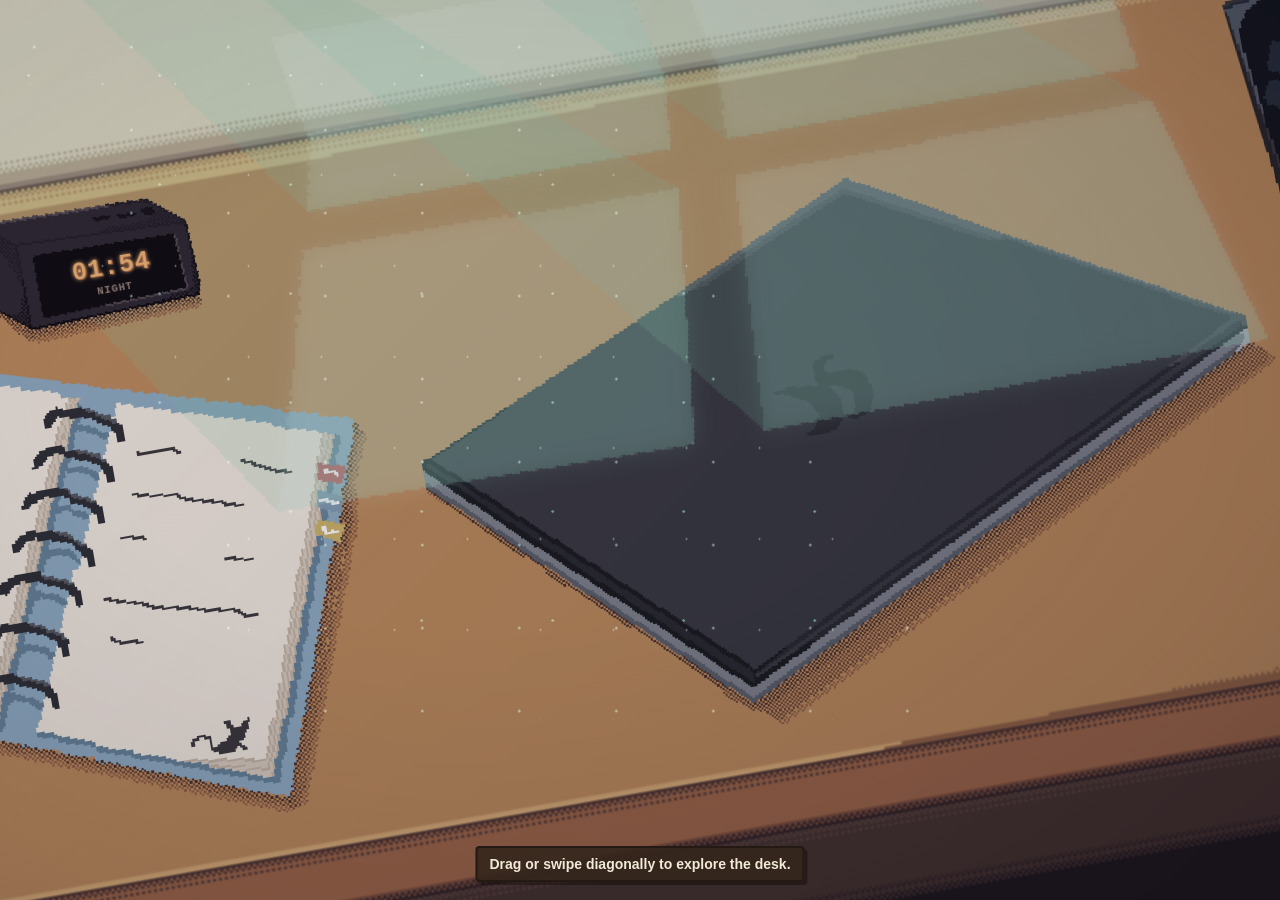
==== commit 7bc3ea80: "Optimize portfolio assets and metadata" ====
--- a/index.html
+++ b/index.html
@@ -4,12 +4,59 @@
     <meta charset="UTF-8" />
 
     <meta name="viewport" content="width=device-width, initial-scale=1.0" />
+    <meta
+      name="description"
+      content="João Silva's interactive portfolio featuring UI/UX, web, branding, photography, and video work."
+    />
+    <meta name="author" content="João Silva" />
+    <meta
+      name="keywords"
+      content="João Silva, UI/UX designer, web designer, branding, photography, video, portfolio"
+    />
+    <meta name="robots" content="index, follow" />
+    <meta name="color-scheme" content="dark" />
+    <meta name="theme-color" content="#201813" />
+
+    <meta property="og:type" content="website" />
+    <meta property="og:locale" content="en_GB" />
+    <meta property="og:site_name" content="João Silva Portfolio" />
+    <meta property="og:title" content="João Silva — Portfolio" />
+    <meta
+      property="og:description"
+      content="Explore João Silva's interactive portfolio of UI/UX, web, branding, photography, and video work."
+    />
+
+    <meta name="twitter:card" content="summary" />
+    <meta name="twitter:title" content="João Silva — Portfolio" />
+    <meta
+      name="twitter:description"
+      content="Explore João Silva's interactive portfolio of UI/UX, web, branding, photography, and video work."
+    />
 
     <title>João Silva — Portfolio</title>
 
     <link rel="icon" type="image/png" href="images/Logo-Final.png" />
     <link rel="stylesheet" href="css/styles.css?v=lighting-33" />
     <script src="js/scripts.js?v=lighting-33" defer></script>
+    <script type="application/ld+json">
+      {
+        "@context": "https://schema.org",
+        "@type": "Person",
+        "name": "João Silva",
+        "jobTitle": "UI/UX and Web Designer",
+        "sameAs": [
+          "https://www.linkedin.com/in/joao-silva98/",
+          "https://github.com/Shindanx"
+        ],
+        "knowsAbout": [
+          "UI/UX design",
+          "Web design",
+          "Branding",
+          "Photography",
+          "Video"
+        ]
+      }
+    </script>
   </head>
 
   <body>
--- a/css/styles.css
+++ b/css/styles.css
@@ -57,6 +57,7 @@
   position: relative;
   width: 100vw;
   height: 100svh;
+  height: 100dvh;
   overflow: hidden;
   overscroll-behavior: none;
   background: linear-gradient(
@@ -798,6 +799,7 @@
   inset: 0;
   width: 100vw;
   height: 100svh;
+  height: 100dvh;
   max-width: none;
   max-height: none;
   margin: auto;
@@ -832,6 +834,7 @@
   --overlay-scale-x: 1;
   --overlay-scale-y: 1;
   --overlay-rotation: 0deg;
+  --overlay-lift: 0px;
 
   top: 50%;
   bottom: auto;
@@ -841,7 +844,8 @@
   overflow: hidden;
   left: 50vw;
   right: auto;
-  transform: translate(var(--overlay-x), var(--overlay-y))
+  transform: translateY(calc(-1 * var(--overlay-lift)))
+    translate(var(--overlay-x), var(--overlay-y))
     scale(var(--overlay-scale-x), var(--overlay-scale-y))
     rotate(var(--overlay-rotation));
 }
@@ -859,7 +863,7 @@
 }
 
 .notebook-overlay {
-  --overlay-x: -50%;
+  --overlay-x: -55%;
   --overlay-y: -50%;
   --overlay-scale-x: 1;
   --overlay-scale-y: 1;
@@ -867,8 +871,9 @@
   top: 50%;
   bottom: auto;
   width: auto;
-  height: 120svh;
-  aspect-ratio: 635 / 360;
+  height: 125svh;
+  height: 125dvh;
+  aspect-ratio: 2 / 1;
 }
 
 .phone-overlay {
@@ -908,11 +913,11 @@
    - Adjust each tab's left/top values to move it.
    - Adjust --notebook-tab-width to resize all three tabs together.
    - Adjust --tab-hover-shift and --tab-active-shift to change how far tabs move.
-   - Coordinates follow the selection-sized 635 x 360 notebook artwork.
+   - Coordinates follow the shared 960 x 480 notebook canvas.
 ------------------------------ */
 
 .notebook-tabs {
-  --notebook-tab-width: 7.56%;
+  --notebook-tab-width: 6%;
   --tab-rest-shift: -0.1%;
   --tab-hover-shift: 0%;
   --tab-active-shift: -0.1%;
@@ -921,7 +926,7 @@
 
   position: absolute;
   inset: 0;
-  z-index: 3;
+  z-index: 4;
   pointer-events: none;
 }
 
@@ -954,18 +959,18 @@
 }
 
 .notebook-tab-about {
-  left: 93.386%;
-  top: 23.06%;
+  left: 78%;
+  top: 25.33%;
 }
 
 .notebook-tab-journey {
-  left: 93.228%;
-  top: 31.94%;
+  left: 77.9%;
+  top: 31.33%;
 }
 
 .notebook-tab-skills {
-  left: 92.13%;
-  top: 40.28%;
+  left: 77.3%;
+  top: 36.83%;
 }
 
 .notebook-tab:hover:not([aria-disabled="true"]),
@@ -1006,8 +1011,15 @@
   filter: saturate(0.7);
 }
 
-.notebook-mobile-content {
-  display: none;
+.notebook-items {
+  position: absolute;
+  z-index: 3;
+  left: 25%;
+  top: 12%;
+  width: 51.458%;
+  height: auto;
+  max-width: none;
+  pointer-events: none;
 }
 
 .device-frame {
@@ -1025,18 +1037,17 @@
 }
 
 .laptop-screen {
+  --laptop-home-left: 0.85%;
+  --laptop-home-top: 0.6%;
+  --laptop-home-width: 98.7%;
+  --laptop-home-height: 99.5%;
+
   left: 18.85%;
   top: 4.44%;
   width: 62.2%;
   height: 85.83%;
-  padding: clamp(12px, 2.2vw, 30px);
-  background:
-    radial-gradient(
-      circle at 72% 18%,
-      rgba(54, 124, 176, 0.28),
-      transparent 35%
-    ),
-    linear-gradient(145deg, #172330, #090d12 68%);
+  padding: 0;
+  background: #4e79a7;
 }
 
 .camera-screen {
@@ -1357,6 +1368,15 @@
   background: #fff4d8;
 }
 
+.gallery-image-button {
+  display: block;
+  width: 100%;
+  padding: 0;
+  border: 0;
+  background: transparent;
+  cursor: zoom-in;
+}
+
 .koikuro-gallery img {
   width: 100%;
   aspect-ratio: 1;
@@ -1371,58 +1391,195 @@
   text-align: center;
 }
 
+.koikuro-carousel-controls {
+  display: none;
+  align-items: center;
+  justify-content: center;
+  gap: clamp(12px, 2vw, 24px);
+  margin-top: clamp(10px, 1.5vw, 18px);
+}
+
+.koikuro-carousel-controls button,
+.koikuro-lightbox-close {
+  display: grid;
+  place-items: center;
+  min-width: 42px;
+  min-height: 42px;
+  padding: 6px 12px;
+  border: 2px solid #20252b;
+  color: #f1dfb7;
+  background: #20252b;
+  font: inherit;
+  font-weight: 700;
+  cursor: pointer;
+}
+
+.carousel-status {
+  min-width: 4em;
+  font-weight: 700;
+  text-align: center;
+}
+
 .koikuro-logo-gallery {
   grid-template-columns: minmax(0, 1fr);
   max-width: 60%;
   margin-inline: auto;
 }
 
-.screen-kicker {
-  margin: 0 0 clamp(12px, 2vw, 28px);
-  color: #86c8ff;
-  font-size: clamp(10px, 1.25vw, 17px);
+.koikuro-lightbox {
+  position: fixed;
+  z-index: 12;
+  inset: 0;
+  display: grid;
+  place-items: center;
+  padding: clamp(54px, 8vw, 86px) 18px 24px;
+  background: rgba(12, 9, 8, 0.88);
+  pointer-events: auto;
+}
+
+.koikuro-lightbox[hidden] {
+  display: none;
+}
+
+.koikuro-lightbox img {
+  width: auto;
+  max-width: min(92vw, 1100px);
+  height: auto;
+  max-height: 76dvh;
+  object-fit: contain;
+  background: #f1dfb7;
+  box-shadow: 8px 10px 0 rgba(0, 0, 0, 0.55);
+}
+
+.koikuro-lightbox p {
+  margin: 12px 0 0;
+  color: #f1dfb7;
   font-weight: 700;
-  letter-spacing: 0.14em;
+}
+
+.koikuro-lightbox-close {
+  position: absolute;
+  top: max(14px, env(safe-area-inset-top));
+  right: 16px;
+  font-size: 24px;
+}
+
+.laptop-home {
+  position: absolute;
+  inset: 0;
+  background: #4e79a7;
+}
+
+.laptop-home-art {
+  position: absolute;
+  left: var(--laptop-home-left);
+  top: var(--laptop-home-top);
+  width: var(--laptop-home-width);
+  height: var(--laptop-home-height);
+  max-width: none;
+  object-fit: fill;
+  image-rendering: pixelated;
+  pointer-events: none;
 }
 
 .project-desktop {
-  display: grid;
-  grid-template-columns: repeat(2, minmax(0, 1fr));
-  gap: clamp(12px, 2.5vw, 34px);
+  position: absolute;
+  inset: 0;
+  display: flex;
+  align-items: center;
+  justify-content: center;
+  gap: clamp(38px, 8vw, 112px);
+  padding-bottom: 5%;
+}
+
+.project-shortcut {
+  --project-float-delay: 0s;
+
+  position: relative;
+  flex: 0 0 auto;
+}
+
+.project-shortcut-black-ice {
+  --project-float-delay: -2s;
 }
 
 .project-icon {
-  display: grid;
-  justify-items: center;
-  gap: clamp(6px, 1vw, 12px);
-  padding: clamp(8px, 1.4vw, 18px);
-  color: #f0f6fb;
-  font-size: clamp(10px, 1.25vw, 16px);
-  font-weight: 700;
-  text-align: center;
-  text-decoration: none;
+  display: block;
+  width: clamp(64px, 10vw, 140px);
+  padding: clamp(4px, 0.45vw, 7px);
   border: 0;
   background: transparent;
-  font-family: inherit;
   cursor: pointer;
+}
+
+.project-icon img {
+  display: block;
+  width: 100%;
+  height: auto;
+  image-rendering: pixelated;
+  animation: phone-app-float 4s ease-in-out var(--project-float-delay) infinite;
+  transition: filter 120ms linear;
 }
 
 .project-icon:hover,
 .project-icon:focus-visible {
-  background: rgba(134, 200, 255, 0.14);
-  outline: 2px solid #86c8ff;
-}
-
-.project-icon-art {
-  display: grid;
-  place-items: center;
-  width: clamp(42px, 7vw, 88px);
-  aspect-ratio: 1;
-  border: clamp(2px, 0.35vw, 4px) solid #86c8ff;
-  color: #86c8ff;
-  background: #172f45;
-  box-shadow: clamp(3px, 0.6vw, 7px) clamp(3px, 0.6vw, 7px) 0 #071019;
-  font-size: clamp(14px, 2.2vw, 28px);
+  outline: none;
+}
+
+.project-icon:hover img,
+.project-icon:focus-visible img {
+  animation: phone-app-icon-wiggle 360ms ease-in-out infinite alternate;
+  filter: drop-shadow(0 0 clamp(2px, 0.35vw, 5px) #f6f8fa);
+}
+
+.project-tooltip {
+  position: absolute;
+  top: 50%;
+  z-index: 2;
+  width: clamp(138px, 16vw, 220px);
+  padding: clamp(7px, 0.8vw, 11px);
+  border: clamp(2px, 0.22vw, 3px) solid #14181f;
+  color: #14181f;
+  background: #f6f8fa;
+  box-shadow: clamp(3px, 0.45vw, 6px) clamp(3px, 0.45vw, 6px) 0
+    rgba(20, 24, 31, 0.55);
+  font-size: clamp(8px, 0.9vw, 13px);
+  line-height: 1.25;
+  opacity: 0;
+  pointer-events: none;
+  transform: translateY(-50%) scale(0.96);
+  transition:
+    opacity 100ms linear,
+    transform 100ms steps(2, end);
+}
+
+.project-shortcut-sakecat .project-tooltip {
+  right: calc(100% + clamp(7px, 0.8vw, 12px));
+  transform-origin: right center;
+}
+
+.project-shortcut-black-ice .project-tooltip {
+  left: calc(100% + clamp(7px, 0.8vw, 12px));
+  transform-origin: left center;
+}
+
+.project-tooltip strong,
+.project-tooltip span {
+  display: block;
+}
+
+.project-tooltip strong {
+  margin-bottom: 0.35em;
+}
+
+.project-open {
+  display: none;
+}
+
+.project-shortcut:hover .project-tooltip,
+.project-shortcut:focus-within .project-tooltip {
+  opacity: 1;
+  transform: translateY(-50%) scale(1);
 }
 
 .laptop-browser {
@@ -1562,6 +1719,12 @@
 ------------------------------ */
 
 @media (max-width: 700px) {
+  .device-overlay {
+    /* Keep controls clear of mobile browser chrome without retuning each
+       device's artwork coordinates. */
+    --overlay-lift: clamp(12px, 3dvh, 24px);
+  }
+
   .desk-canvas {
     width: 280svh;
     height: 94.5svh;
@@ -1581,7 +1744,63 @@
     top: 18.889%;
     width: 16.354%;
     height: 37.222%;
-    padding: clamp(8px, 2.2vw, 12px);
+    padding: 0;
+  }
+
+  .project-desktop {
+    gap: clamp(28px, 13vw, 52px);
+    padding-bottom: 22%;
+  }
+
+  .project-icon {
+    width: 29vw;
+  }
+
+  .project-shortcut-sakecat .project-tooltip,
+  .project-shortcut-black-ice .project-tooltip {
+    top: calc(100% + 5px);
+    left: 50%;
+    right: auto;
+    width: min(46vw, 190px);
+    padding: 10px;
+    font-size: clamp(12px, 3.6vw, 15px);
+    line-height: 1.35;
+    transform: translateX(-50%) scale(0.96);
+    transform-origin: top center;
+  }
+
+  .project-shortcut .project-tooltip,
+  .project-shortcut:not(.is-selected):hover .project-tooltip,
+  .project-shortcut:not(.is-selected):focus-within .project-tooltip {
+    opacity: 0;
+    pointer-events: none;
+    transform: translateX(-50%) scale(0.96);
+  }
+
+  .project-shortcut.is-selected .project-tooltip {
+    opacity: 1;
+    pointer-events: auto;
+    transform: translateX(-50%) scale(1);
+  }
+
+  .project-open {
+    display: block;
+    width: 100%;
+    margin-top: 0.65em;
+    padding: 0.45em 0.6em;
+    border: 2px solid #14181f;
+    color: #f6f8fa;
+    background: #284c7a;
+    font: inherit;
+    font-weight: 700;
+    cursor: pointer;
+  }
+
+  .project-open:active,
+  .project-open:focus-visible {
+    color: #14181f;
+    background: #89b6e8;
+    outline: 2px solid #f6f8fa;
   }
 
   .camera-overlay {
@@ -1603,6 +1822,52 @@
     --overlay-y: 9.444%;
   }
 
+  .koikuro-detail {
+    left: 41.3%;
+    top: 8%;
+    width: 17.4%;
+    height: 80%;
+    padding: 12px;
+    border-width: 4px;
+    box-shadow: 5px 6px 0 rgba(20, 11, 7, 0.55);
+  }
+
+  .koikuro-detail h1 {
+    margin: 8px 0 12px;
+    font-size: clamp(18px, 6vw, 28px);
+    text-align: center;
+  }
+
+  .detail-kicker {
+    margin-top: 12px;
+    text-align: center;
+  }
+
+  .koikuro-logo-gallery {
+    max-width: 100%;
+  }
+
+  .koikuro-logo-gallery img {
+    height: auto;
+    max-height: 52dvh;
+    aspect-ratio: auto;
+    object-fit: contain;
+  }
+
+  .koikuro-carousel .koikuro-gallery {
+    grid-template-columns: minmax(0, 1fr);
+    max-width: 100%;
+    margin-inline: auto;
+  }
+
+  .koikuro-carousel figure[hidden] {
+    display: none;
+  }
+
+  .koikuro-carousel-controls {
+    display: flex;
+  }
+
   .bag-item {
     left: 45.5%;
     width: 9%;
@@ -1627,68 +1892,38 @@
   .notebook-overlay {
     top: auto;
     bottom: 0;
-    width: 290vw;
+    width: 400vw;
     height: auto;
-    --overlay-x: -75%;
-    --overlay-y: 0%;
-  }
-
-  .notebook-page-image.is-blank-mobile-page {
-    left: -23.78%;
-    right: auto;
-    width: 151.181%;
-  }
-
-  .notebook-mobile-content[hidden] {
-    display: none;
-  }
-
-  .notebook-mobile-content {
-    position: absolute;
-    z-index: 4;
-    left: 58%;
-    top: 7%;
-    display: block;
-    width: 34%;
-    height: auto;
-    max-width: none;
-    object-fit: contain;
-    pointer-events: none;
-  }
-
-  .notebook-overlay[data-notebook-page="skills"] .notebook-mobile-content {
-  left: 57.4%;
-  top: 16%;
-  width: 30%;
-}
-
-.notebook-overlay[data-notebook-page="journey"] .notebook-mobile-content {
-  left: 57%;
-  top: 14%;
-  width: 36%;
-}
+    --overlay-x: -64%;
+    --overlay-y: -12%;
+  }
+
+  .notebook-items {
+    left: 26.5%;
+  }
+
+  .notebook-overlay[data-notebook-page="skills"] .notebook-items {
+    left: 32.4%;
+    width: 44.5%;
+  }
 
   .notebook-tabs {
     z-index: 5;
   }
 
-  .notebook-tab {
-    top: 80%;
-  }
-
   .notebook-tab-about {
-    left: 85.2%;
-    top: 70%;
+    left: 71%;
+    top: 75%;
   }
 
   .notebook-tab-journey {
-    left: 85%;
-    top: 78%;
+    left: 71%;
+    top: 82%;
   }
 
   .notebook-tab-skills {
-    left: 84%;
-    top: 86%;
+    left: 70%;
+    top: 89%;
   }
 
   .phone-overlay {
